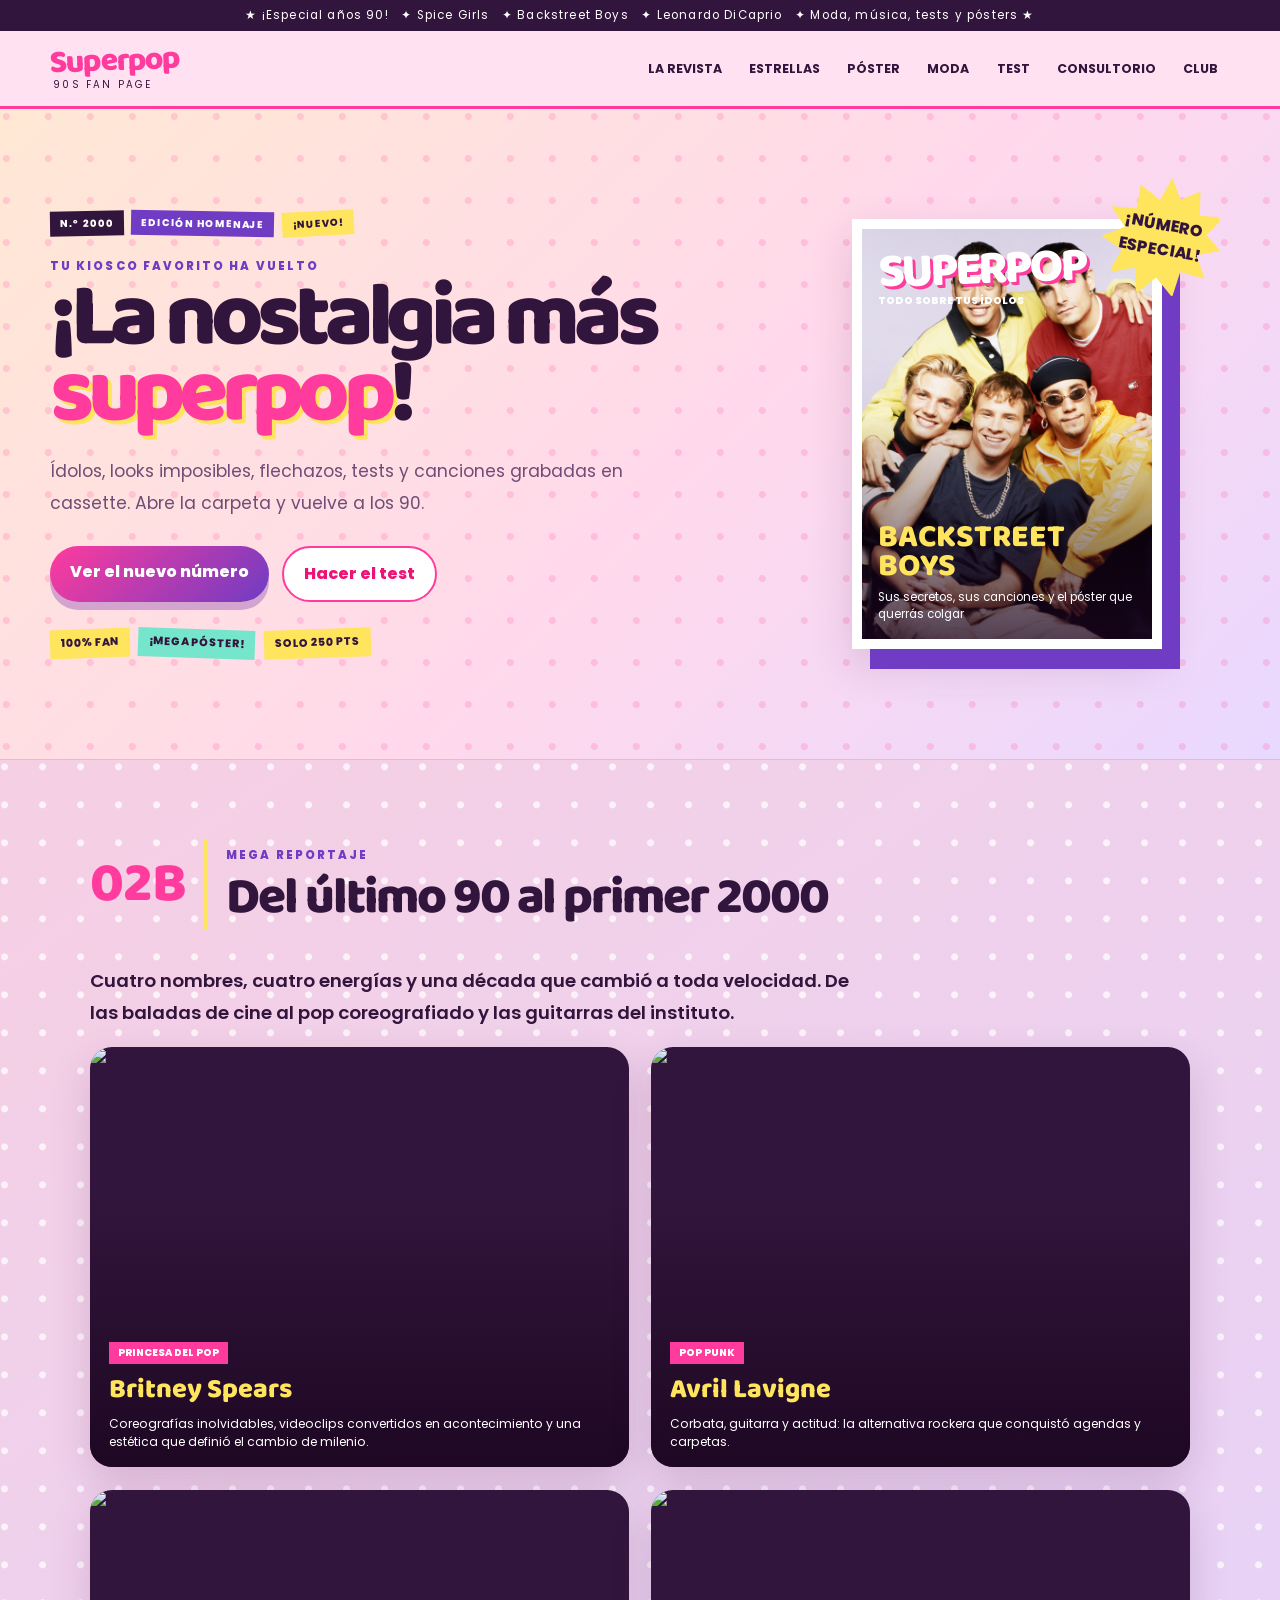
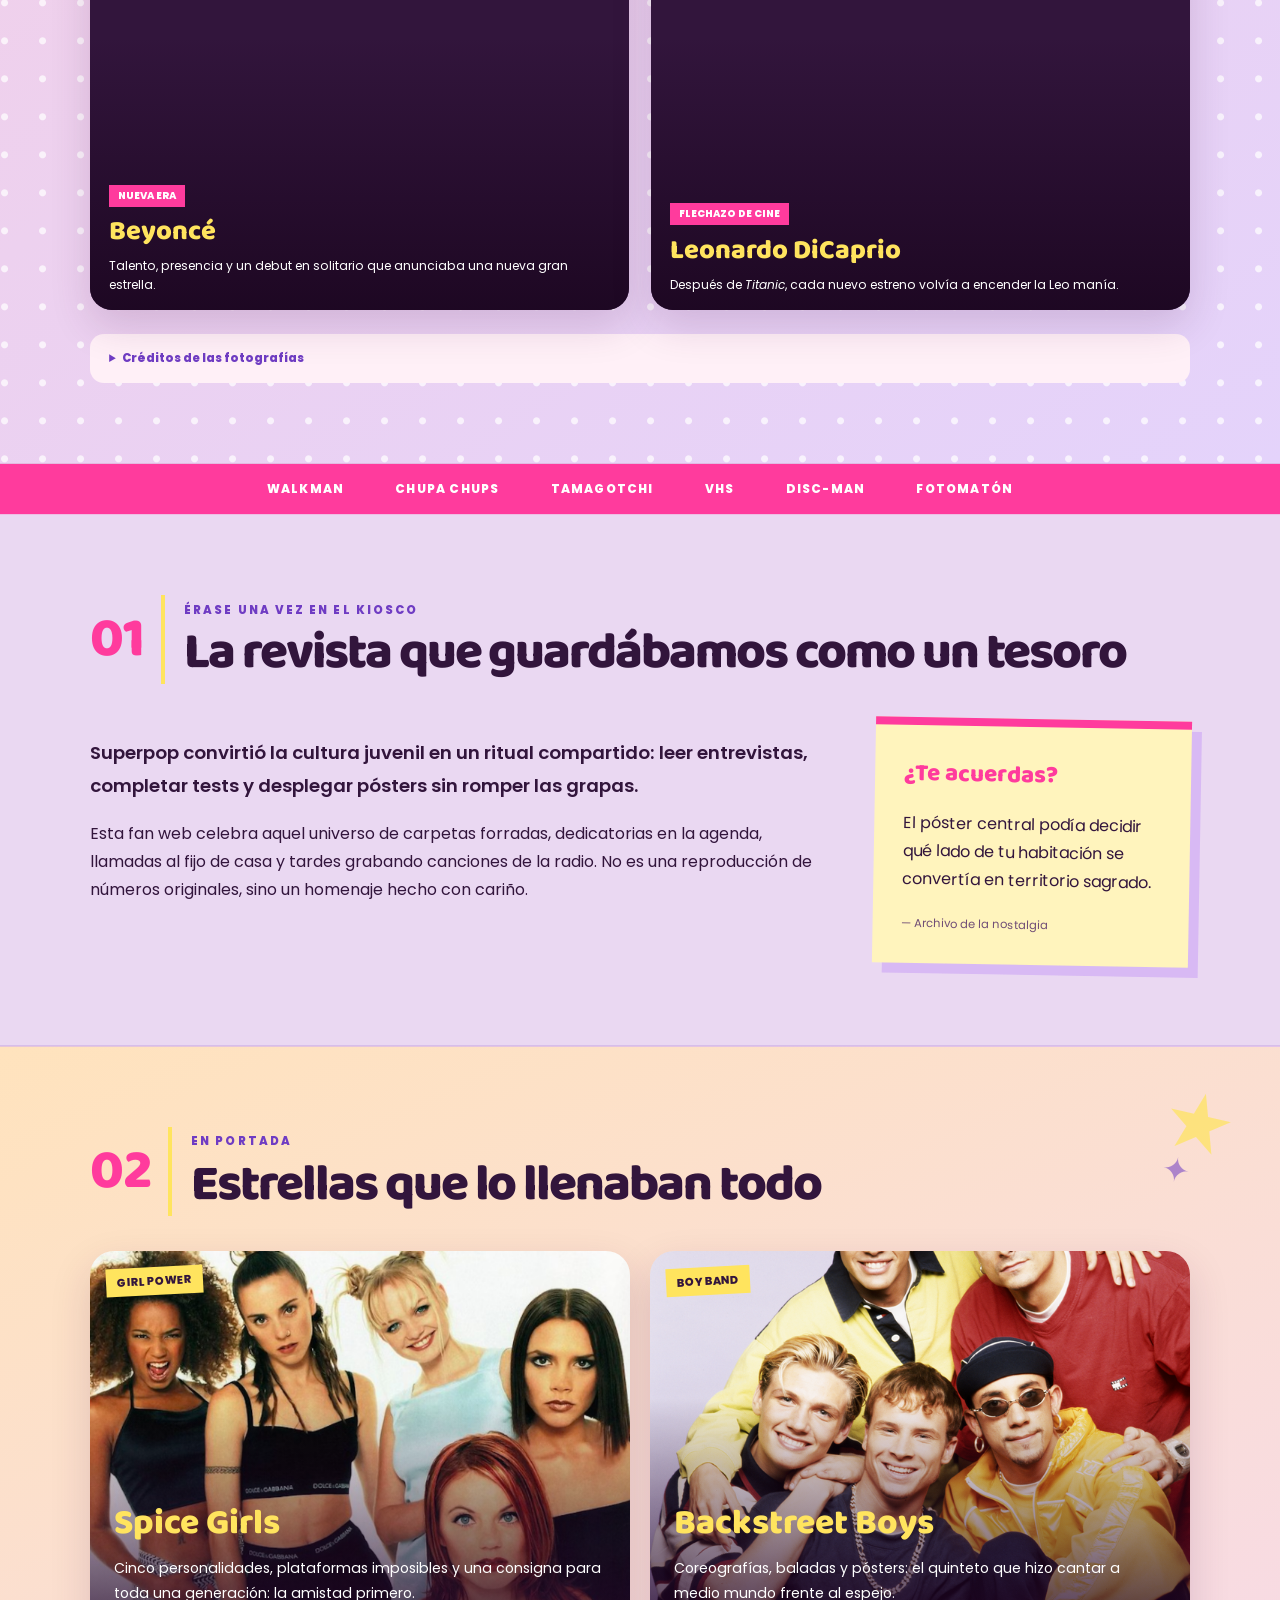
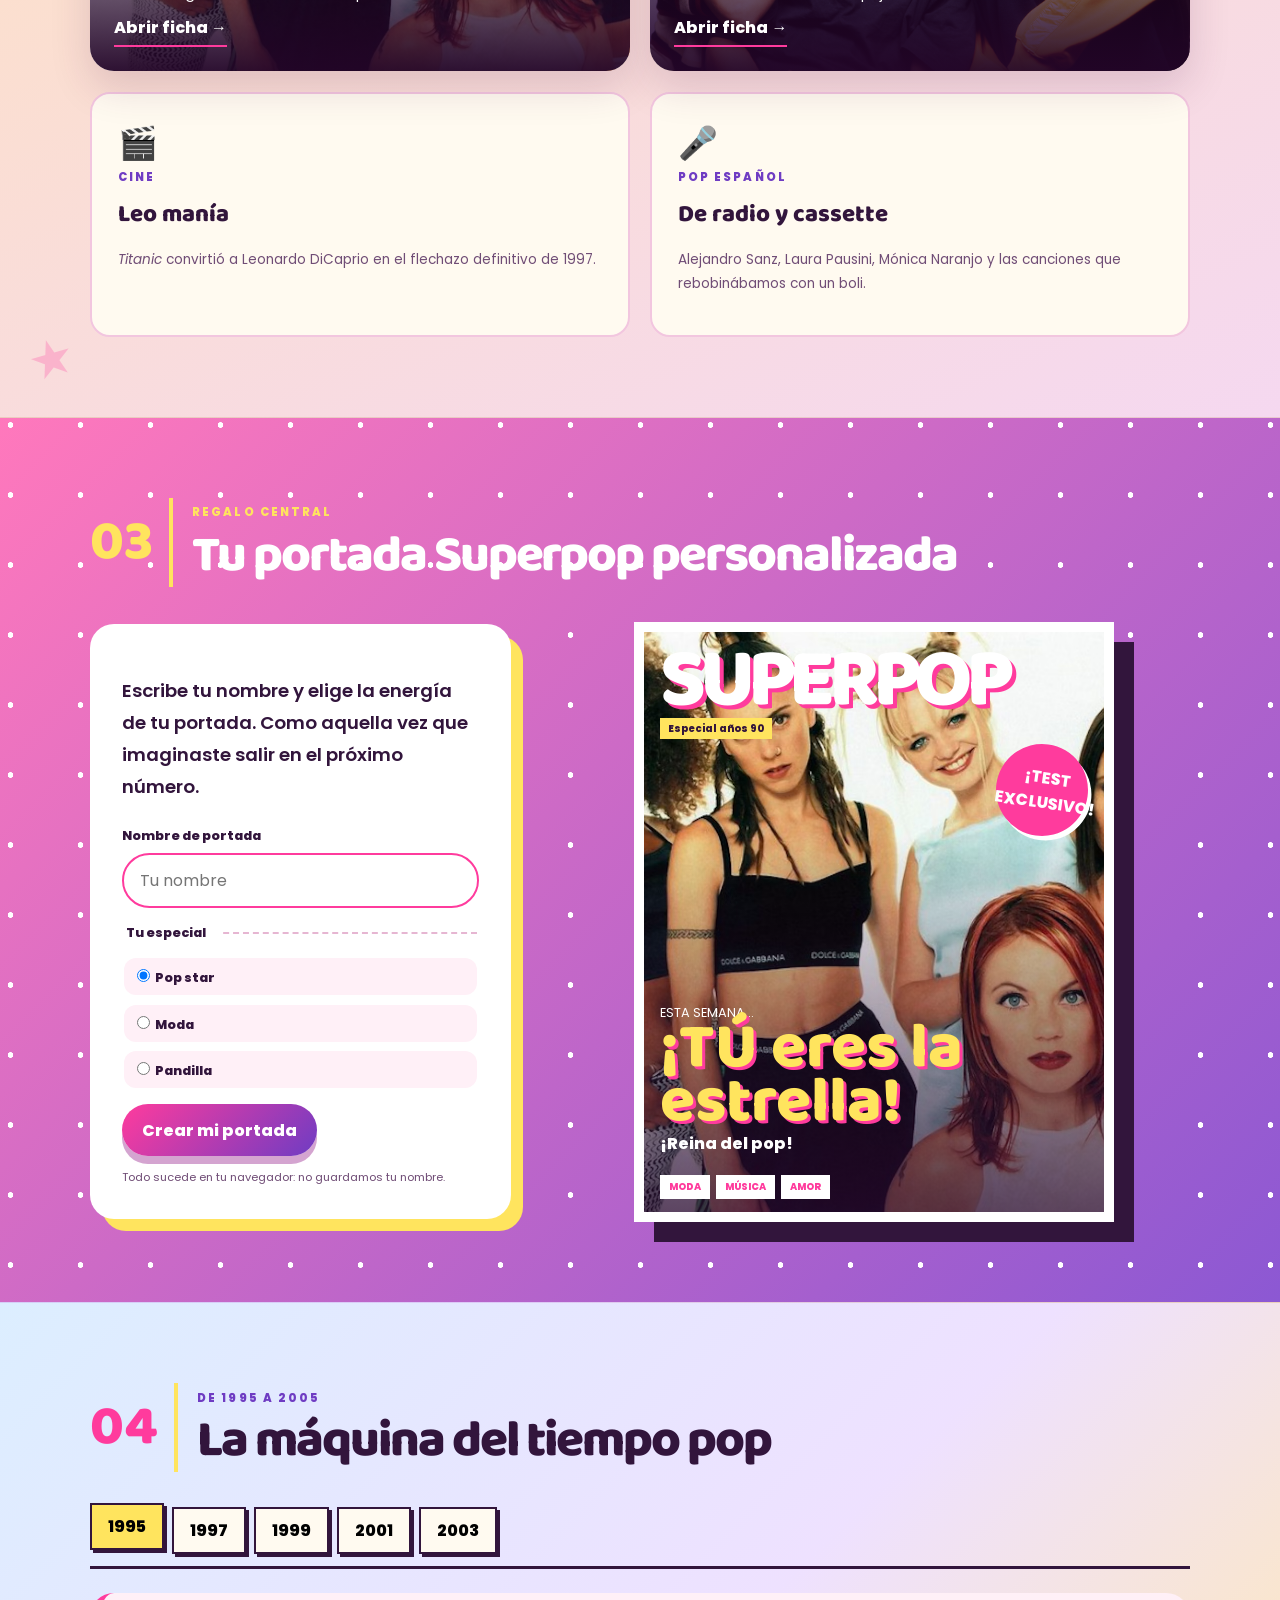
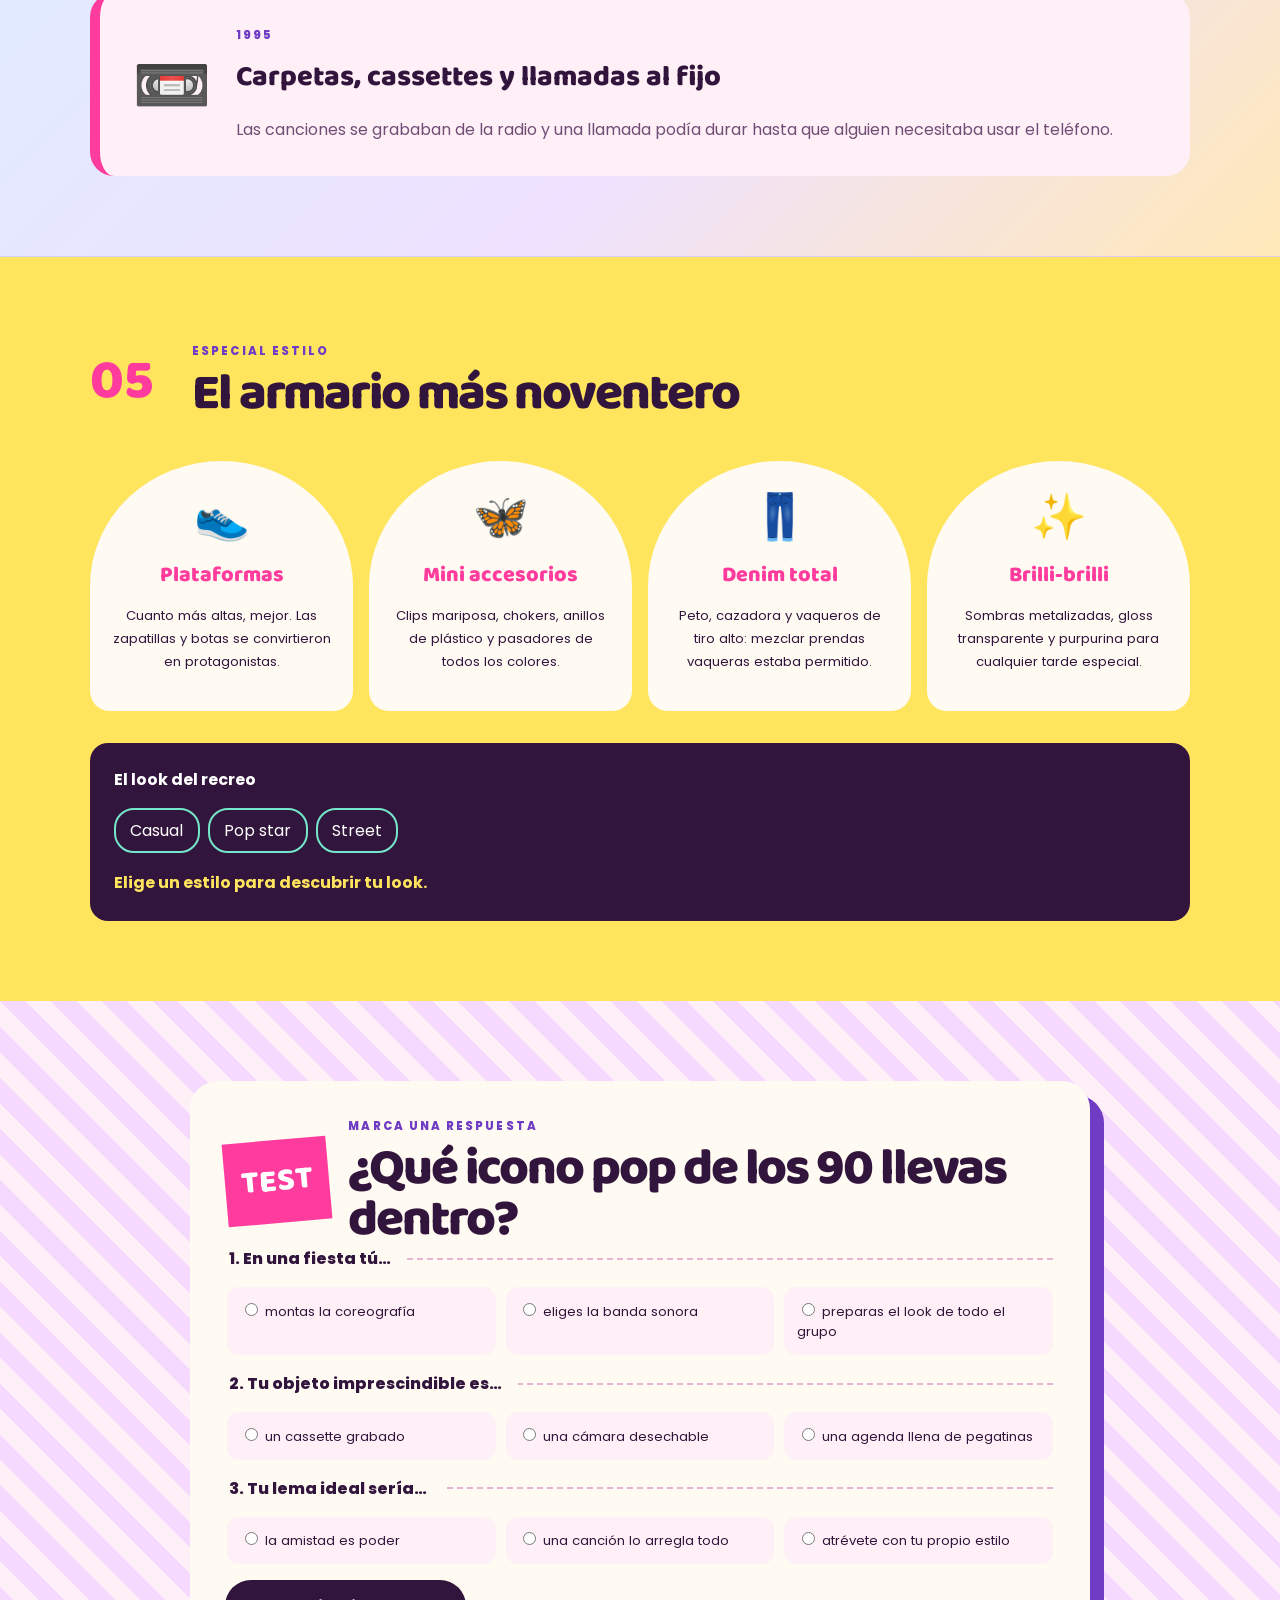
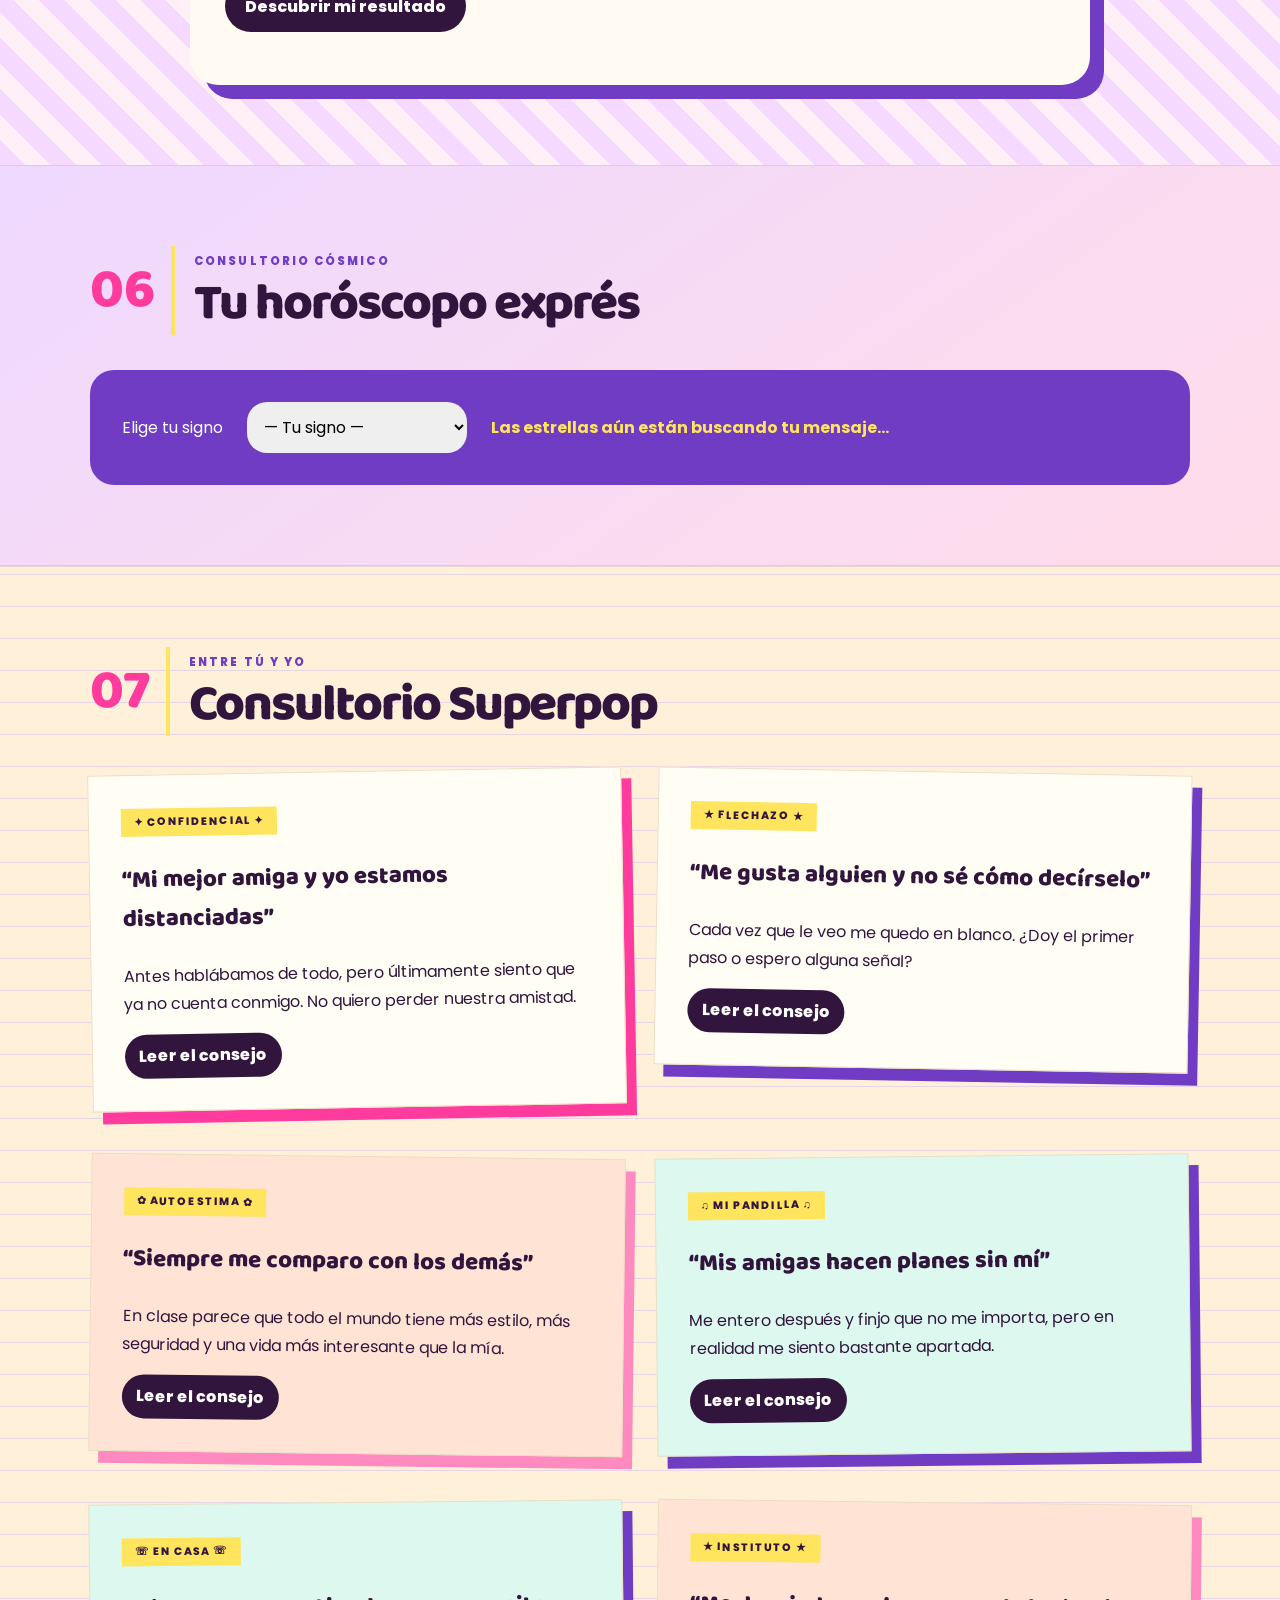
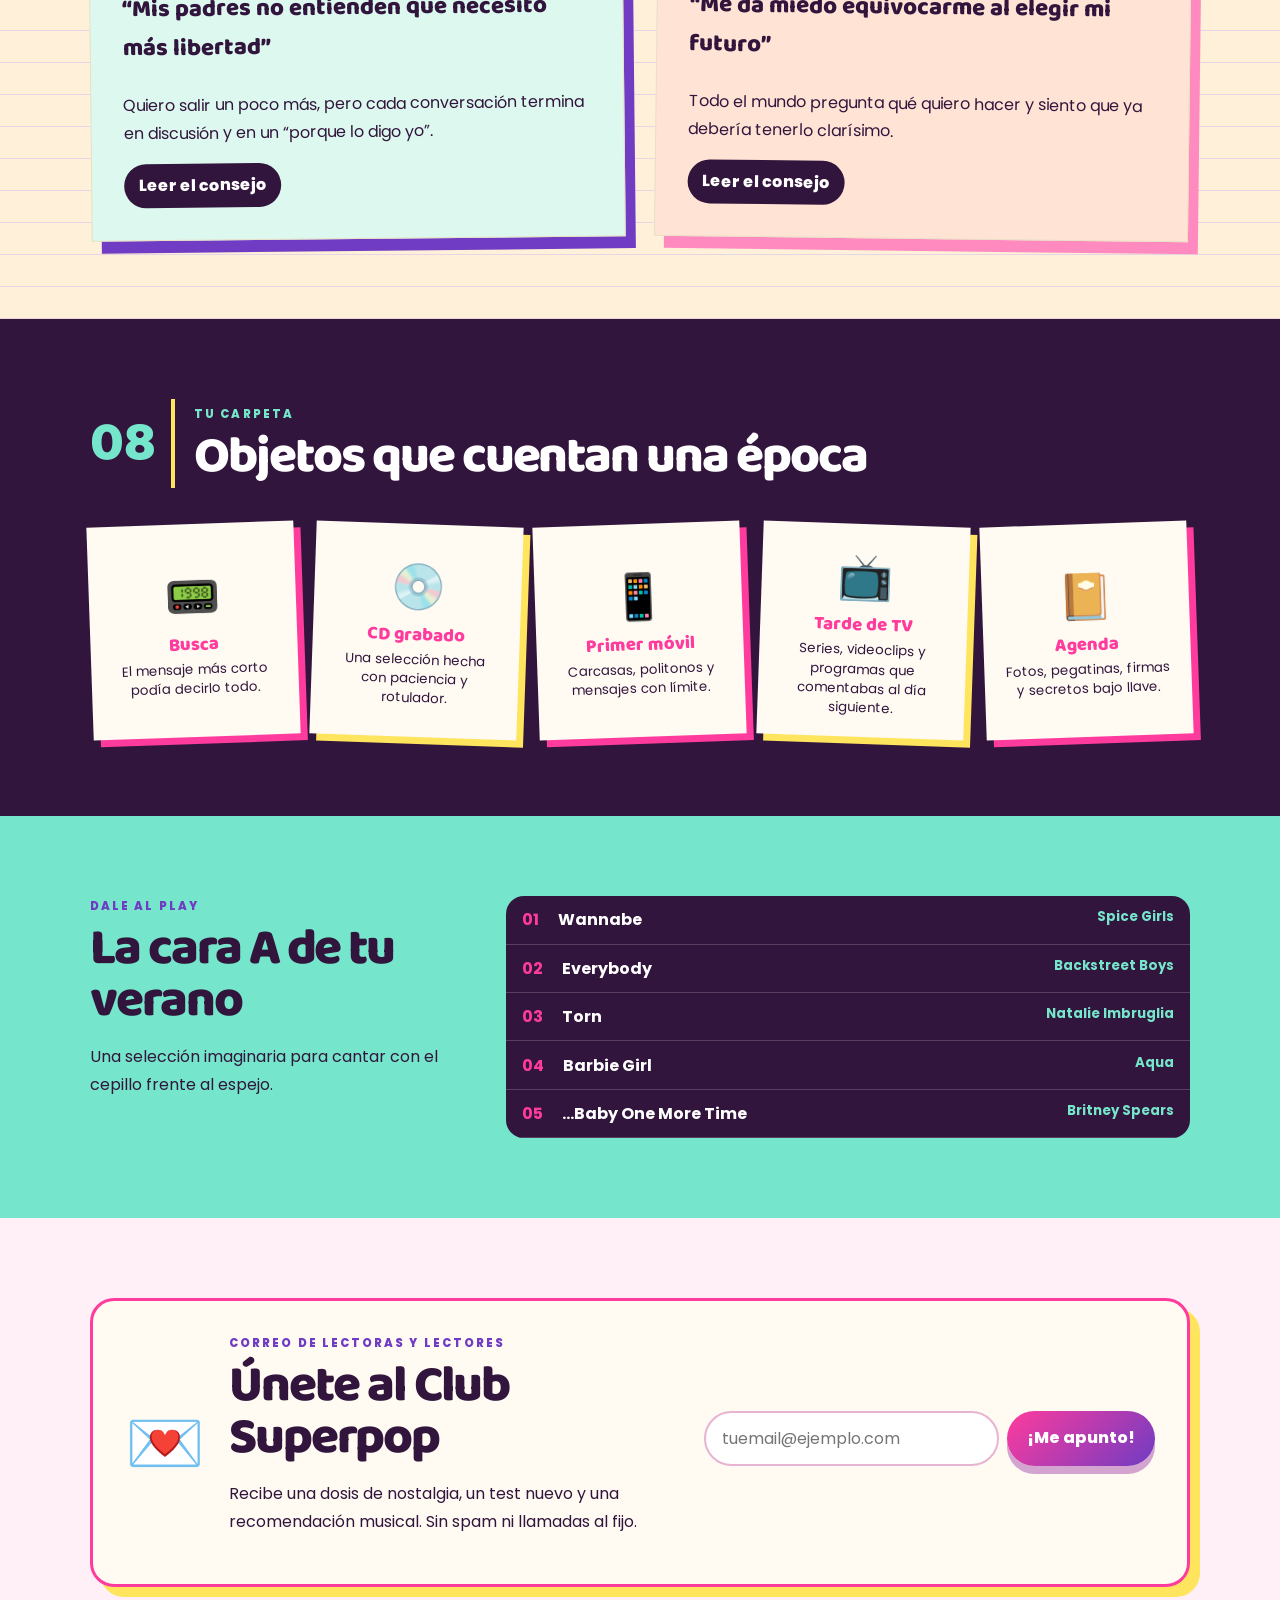
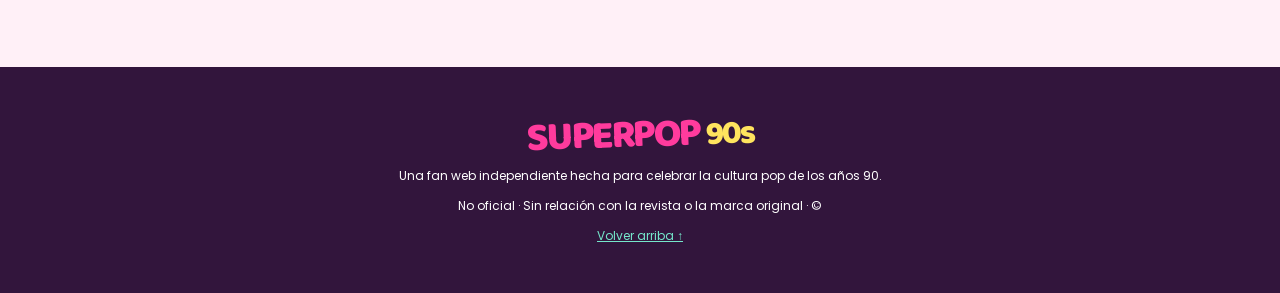
==== index.html @ be29c8d3 "Añadir destellos decorativos a la sección de estrellas" ====
<!DOCTYPE html>
<html lang="es">
<head>
  <meta charset="UTF-8">
  <meta name="viewport" content="width=device-width, initial-scale=1">
  <meta name="description" content="Un homenaje no oficial a Superpop y a la cultura pop de los años 90.">
  <meta property="og:title" content="Superpop 90s — Fan Web">
  <meta property="og:description" content="Música, moda, tests, horóscopos y nostalgia en una revista digital homenaje.">
  <meta property="og:image" content="https://esgamer93.github.io/SuperPop90s/images/og.png">
  <meta property="og:url" content="https://esgamer93.github.io/SuperPop90s/">
  <meta name="twitter:card" content="summary_large_image">
  <title>Superpop 90s — Fan Web</title>
  <link rel="preconnect" href="https://fonts.googleapis.com">
  <link rel="preconnect" href="https://fonts.gstatic.com" crossorigin>
  <link href="https://fonts.googleapis.com/css2?family=Baloo+2:wght@600;700;800&family=Poppins:wght@400;500;600;700&display=swap" rel="stylesheet">
  <link rel="stylesheet" href="style.css?v=20260722-7">
</head>
<body>
  <a class="skip-link" href="#contenido">Saltar al contenido</a>
  <div class="ticker" aria-label="Titulares">
    <div>★ ¡Especial años 90! &nbsp; ✦ Spice Girls &nbsp; ✦ Backstreet Boys &nbsp; ✦ Leonardo DiCaprio &nbsp; ✦ Moda, música, tests y pósters ★</div>
  </div>

  <header class="top-bar">
    <a class="logo" href="#inicio" aria-label="Superpop 90s, inicio">
      <span class="logo-main">Superpop</span><span class="logo-sub">90s fan page</span>
    </a>
    <button class="menu-toggle" aria-expanded="false" aria-controls="menu">☰ <span>Menú</span></button>
    <nav class="main-nav" id="menu" aria-label="Menú principal">
      <a href="#revista">La revista</a><a href="#estrellas">Estrellas</a><a href="#poster">Póster</a><a href="#moda">Moda</a><a href="#test">Test</a><a href="#consultorio">Consultorio</a><a href="#club">Club</a>
    </nav>
  </header>

  <main id="contenido">
    <section class="hero" id="inicio">
      <div class="hero-copy">
        <div class="issue-meta"><span>N.º 2000</span><span>Edición homenaje</span><span>¡Nuevo!</span></div>
        <span class="kicker">Tu kiosco favorito ha vuelto</span>
        <h1>¡La nostalgia más <em>superpop</em>!</h1>
        <p>Ídolos, looks imposibles, flechazos, tests y canciones grabadas en cassette. Abre la carpeta y vuelve a los 90.</p>
        <div class="hero-buttons"><a class="btn primary" href="#estrellas">Ver el nuevo número</a><a class="btn secondary" href="#test">Hacer el test</a></div>
        <div class="mini-stickers"><span>100% fan</span><span>¡Mega póster!</span><span>Solo 250 pts</span></div>
      </div>
      <div class="cover-wrap" aria-label="Portada especial dedicada a Backstreet Boys">
        <div class="burst">¡NÚMERO<br>ESPECIAL!</div>
        <article class="mock-cover">
          <div class="cover-logo">SUPERPOP</div><p class="cover-top">Todo sobre tus ídolos</p>
          <div class="cover-bottom"><strong>BACKSTREET BOYS</strong><span>Sus secretos, sus canciones y el póster que querrás colgar</span></div>
        </article>
      </div>
    </section>

    <section class="section pop-files" id="reportajes">
      <div class="section-heading"><span class="issue">02B</span><div><p class="eyebrow">Mega reportaje</p><h2>Del último 90 al primer 2000</h2></div></div>
      <p class="lead pop-intro">Cuatro nombres, cuatro energías y una década que cambió a toda velocidad. De las baladas de cine al pop coreografiado y las guitarras del instituto.</p>
      <div class="pop-grid">
        <article class="pop-profile big"><img src="images/britney-2003.jpg" alt="Britney Spears actuando en 2003" loading="lazy"><div><span class="profile-tag">Princesa del pop</span><h3>Britney Spears</h3><p>Coreografías inolvidables, videoclips convertidos en acontecimiento y una estética que definió el cambio de milenio.</p></div></article>
        <article class="pop-profile"><img src="images/avril-2002.jpg" alt="Avril Lavigne tocando la guitarra en 2002" loading="lazy"><div><span class="profile-tag">Pop punk</span><h3>Avril Lavigne</h3><p>Corbata, guitarra y actitud: la alternativa rockera que conquistó agendas y carpetas.</p></div></article>
        <article class="pop-profile"><img src="images/beyonce-2003.jpg" alt="Beyoncé actuando en 2003" loading="lazy"><div><span class="profile-tag">Nueva era</span><h3>Beyoncé</h3><p>Talento, presencia y un debut en solitario que anunciaba una nueva gran estrella.</p></div></article>
        <article class="pop-profile wide"><img src="images/leo-2000.jpg" alt="Leonardo DiCaprio durante una rueda de prensa en 2000" loading="lazy"><div><span class="profile-tag">Flechazo de cine</span><h3>Leonardo DiCaprio</h3><p>Después de <em>Titanic</em>, cada nuevo estreno volvía a encender la Leo manía.</p></div></article>
      </div>
      <details class="photo-credits"><summary>Créditos de las fotografías</summary><p>Imágenes procedentes de Wikimedia Commons: Britney Spears (U.S. Navy, dominio público), Avril Lavigne en 2002, Leonardo DiCaprio (Jaud, CC BY-SA 3.0) y Beyoncé en 2003 (Roger Woolman, CC BY 3.0). Las imágenes de Spice Girls y Backstreet Boys pertenecen al archivo aportado originalmente al proyecto.</p></details>
    </section>

    <section class="marquee-strip"><span>WALKMAN</span><span>CHUPA CHUPS</span><span>TAMAGOTCHI</span><span>VHS</span><span>DISC-MAN</span><span>FOTOMATÓN</span></section>

    <section class="section intro" id="revista">
      <div class="section-heading"><span class="issue">01</span><div><p class="eyebrow">Érase una vez en el kiosco</p><h2>La revista que guardábamos como un tesoro</h2></div></div>
      <div class="intro-grid">
        <div><p class="lead">Superpop convirtió la cultura juvenil en un ritual compartido: leer entrevistas, completar tests y desplegar pósters sin romper las grapas.</p><p>Esta fan web celebra aquel universo de carpetas forradas, dedicatorias en la agenda, llamadas al fijo de casa y tardes grabando canciones de la radio. No es una reproducción de números originales, sino un homenaje hecho con cariño.</p></div>
        <aside class="note"><strong>¿Te acuerdas?</strong><p>El póster central podía decidir qué lado de tu habitación se convertía en territorio sagrado.</p><span>— Archivo de la nostalgia</span></aside>
      </div>
    </section>

    <section class="section stars-section" id="estrellas">
      <div class="section-heading"><span class="issue">02</span><div><p class="eyebrow">En portada</p><h2>Estrellas que lo llenaban todo</h2></div></div>
      <div class="stars-grid">
        <article class="feature-card spice"><div class="card-label">Girl power</div><div class="feature-copy"><h3>Spice Girls</h3><p>Cinco personalidades, plataformas imposibles y una consigna para toda una generación: la amistad primero.</p><button class="text-button" data-fact="spice">Abrir ficha →</button></div></article>
        <article class="feature-card bsb"><div class="card-label">Boy band</div><div class="feature-copy"><h3>Backstreet Boys</h3><p>Coreografías, baladas y pósters: el quinteto que hizo cantar a medio mundo frente al espejo.</p><button class="text-button" data-fact="bsb">Abrir ficha →</button></div></article>
        <article class="mini-card"><span>🎬</span><p class="eyebrow">Cine</p><h3>Leo manía</h3><p><em>Titanic</em> convirtió a Leonardo DiCaprio en el flechazo definitivo de 1997.</p></article>
        <article class="mini-card"><span>🎤</span><p class="eyebrow">Pop español</p><h3>De radio y cassette</h3><p>Alejandro Sanz, Laura Pausini, Mónica Naranjo y las canciones que rebobinábamos con un boli.</p></article>
      </div>
    </section>

    <section class="section poster-lab" id="poster">
      <div class="section-heading"><span class="issue">03</span><div><p class="eyebrow">Regalo central</p><h2>Tu portada Superpop personalizada</h2></div></div>
      <div class="poster-layout">
        <div class="poster-controls">
          <p class="lead">Escribe tu nombre y elige la energía de tu portada. Como aquella vez que imaginaste salir en el próximo número.</p>
          <label for="cover-name">Nombre de portada</label>
          <input id="cover-name" maxlength="18" placeholder="Tu nombre">
          <fieldset class="cover-vibes"><legend>Tu especial</legend><label><input type="radio" name="vibe" value="¡Reina del pop!" checked> Pop star</label><label><input type="radio" name="vibe" value="¡Estilo total!"> Moda</label><label><input type="radio" name="vibe" value="¡Amistad forever!"> Pandilla</label></fieldset>
          <button class="btn primary" id="make-cover" type="button">Crear mi portada</button>
          <p class="privacy-note">Todo sucede en tu navegador: no guardamos tu nombre.</p>
        </div>
        <article class="personal-cover" aria-live="polite">
          <div class="personal-logo">SUPERPOP</div><span class="personal-date">Especial años 90</span>
          <div class="cover-splash">¡TEST<br>EXCLUSIVO!</div>
          <div class="personal-headline"><small>Esta semana...</small><strong id="cover-output">¡TÚ eres la estrella!</strong><span id="vibe-output">¡Reina del pop!</span></div>
          <div class="cover-chips"><span>Moda</span><span>Música</span><span>Amor</span></div>
        </article>
      </div>
    </section>

    <section class="section time-machine" id="maquina-tiempo">
      <div class="section-heading"><span class="issue">04</span><div><p class="eyebrow">De 1995 a 2005</p><h2>La máquina del tiempo pop</h2></div></div>
      <div class="timeline-tabs" role="tablist" aria-label="Años de la cultura pop">
        <button class="year-tab active" role="tab" aria-selected="true" data-year="1995">1995</button><button class="year-tab" role="tab" aria-selected="false" data-year="1997">1997</button><button class="year-tab" role="tab" aria-selected="false" data-year="1999">1999</button><button class="year-tab" role="tab" aria-selected="false" data-year="2001">2001</button><button class="year-tab" role="tab" aria-selected="false" data-year="2003">2003</button>
      </div>
      <div class="timeline-story" id="timeline-story"><span class="timeline-emoji">📼</span><div><p class="eyebrow">1995</p><h3>Carpetas, cassettes y llamadas al fijo</h3><p>Las canciones se grababan de la radio y una llamada podía durar hasta que alguien necesitaba usar el teléfono.</p></div></div>
    </section>

    <section class="section fashion" id="moda">
      <div class="section-heading"><span class="issue">05</span><div><p class="eyebrow">Especial estilo</p><h2>El armario más noventero</h2></div></div>
      <div class="fashion-grid">
        <article><span class="fashion-icon">👟</span><h3>Plataformas</h3><p>Cuanto más altas, mejor. Las zapatillas y botas se convirtieron en protagonistas.</p></article>
        <article><span class="fashion-icon">🦋</span><h3>Mini accesorios</h3><p>Clips mariposa, chokers, anillos de plástico y pasadores de todos los colores.</p></article>
        <article><span class="fashion-icon">👖</span><h3>Denim total</h3><p>Peto, cazadora y vaqueros de tiro alto: mezclar prendas vaqueras estaba permitido.</p></article>
        <article><span class="fashion-icon">✨</span><h3>Brilli-brilli</h3><p>Sombras metalizadas, gloss transparente y purpurina para cualquier tarde especial.</p></article>
      </div>
      <div class="trend-meter"><strong>El look del recreo</strong><div class="look-tags"><button data-look="Peto vaquero + camiseta a rayas + choker">Casual</button><button data-look="Vestido lencero + plataformas + clips mariposa">Pop star</button><button data-look="Pantalón cargo + sudadera ancha + mini mochila">Street</button></div><p id="look-result">Elige un estilo para descubrir tu look.</p></div>
    </section>

    <section class="section quiz-section" id="test">
      <div class="quiz-card">
        <div class="quiz-title"><span>TEST</span><div><p class="eyebrow">Marca una respuesta</p><h2>¿Qué icono pop de los 90 llevas dentro?</h2></div></div>
        <form id="quiz-form">
          <fieldset><legend>1. En una fiesta tú…</legend><label><input type="radio" name="q1" value="a"> montas la coreografía</label><label><input type="radio" name="q1" value="b"> eliges la banda sonora</label><label><input type="radio" name="q1" value="c"> preparas el look de todo el grupo</label></fieldset>
          <fieldset><legend>2. Tu objeto imprescindible es…</legend><label><input type="radio" name="q2" value="b"> un cassette grabado</label><label><input type="radio" name="q2" value="c"> una cámara desechable</label><label><input type="radio" name="q2" value="a"> una agenda llena de pegatinas</label></fieldset>
          <fieldset><legend>3. Tu lema ideal sería…</legend><label><input type="radio" name="q3" value="a"> la amistad es poder</label><label><input type="radio" name="q3" value="b"> una canción lo arregla todo</label><label><input type="radio" name="q3" value="c"> atrévete con tu propio estilo</label></fieldset>
          <button class="btn dark" type="submit">Descubrir mi resultado</button><p class="quiz-result" id="quiz-result" aria-live="polite"></p>
        </form>
      </div>
    </section>

    <section class="section horoscope" id="horoscopo">
      <div class="section-heading"><span class="issue">06</span><div><p class="eyebrow">Consultorio cósmico</p><h2>Tu horóscopo exprés</h2></div></div>
      <div class="horoscope-box"><label for="sign">Elige tu signo</label><select id="sign"><option value="">— Tu signo —</option><option>Aries</option><option>Tauro</option><option>Géminis</option><option>Cáncer</option><option>Leo</option><option>Virgo</option><option>Libra</option><option>Escorpio</option><option>Sagitario</option><option>Capricornio</option><option>Acuario</option><option>Piscis</option></select><p id="horoscope-result">Las estrellas aún están buscando tu mensaje…</p></div>
    </section>

    <section class="section consultorio" id="consultorio">
      <div class="section-heading"><span class="issue">07</span><div><p class="eyebrow">Entre tú y yo</p><h2>Consultorio Superpop</h2></div></div>
      <div class="consultorio-grid">
        <article class="letter"><span class="tape">✦ CONFIDENCIAL ✦</span><h3>“Mi mejor amiga y yo estamos distanciadas”</h3><p>Antes hablábamos de todo, pero últimamente siento que ya no cuenta conmigo. No quiero perder nuestra amistad.</p><button class="reveal-advice" aria-expanded="false">Leer el consejo</button><div class="advice" hidden><strong>Nuestra respuesta:</strong> Busca un momento tranquilo y habla desde lo que sientes, sin acusaciones. Una amistad también necesita espacio, escucha y una oportunidad para reconectar.</div></article>
        <article class="letter lilac"><span class="tape">★ FLECHAZO ★</span><h3>“Me gusta alguien y no sé cómo decírselo”</h3><p>Cada vez que le veo me quedo en blanco. ¿Doy el primer paso o espero alguna señal?</p><button class="reveal-advice" aria-expanded="false">Leer el consejo</button><div class="advice" hidden><strong>Nuestra respuesta:</strong> Empieza por compartir una conversación sencilla y descubre si existe complicidad. Ser valiente no significa precipitarse: significa ser tú sin fingir.</div></article>
        <article class="letter peach"><span class="tape">✿ AUTOESTIMA ✿</span><h3>“Siempre me comparo con los demás”</h3><p>En clase parece que todo el mundo tiene más estilo, más seguridad y una vida más interesante que la mía.</p><button class="reveal-advice" aria-expanded="false">Leer el consejo</button><div class="advice" hidden><strong>Nuestra respuesta:</strong> Estás viendo el escaparate de los demás y comparándolo con todo tu interior. Haz una lista de tres cosas que te gustan de ti y añade una cada semana. Tu manera de ser no necesita parecerse a ninguna portada para tener valor.</div></article>
        <article class="letter mint"><span class="tape">♫ MI PANDILLA ♫</span><h3>“Mis amigas hacen planes sin mí”</h3><p>Me entero después y finjo que no me importa, pero en realidad me siento bastante apartada.</p><button class="reveal-advice" aria-expanded="false">Leer el consejo</button><div class="advice" hidden><strong>Nuestra respuesta:</strong> No tienes que fingir. Díselo primero a la persona con la que tengas más confianza y pregúntale qué está pasando. Si siguen dejándote fuera, busca también gente con quien puedas sentirte incluida sin tener que perseguir su atención.</div></article>
        <article class="letter mint"><span class="tape">☏ EN CASA ☏</span><h3>“Mis padres no entienden que necesito más libertad”</h3><p>Quiero salir un poco más, pero cada conversación termina en discusión y en un “porque lo digo yo”.</p><button class="reveal-advice" aria-expanded="false">Leer el consejo</button><div class="advice" hidden><strong>Nuestra respuesta:</strong> Propón un plan concreto: dónde estarás, con quién, a qué hora volverás y cómo podrán localizarte. La libertad se negocia mejor cuando va acompañada de responsabilidad y cumples lo acordado.</div></article>
        <article class="letter peach"><span class="tape">★ INSTITUTO ★</span><h3>“Me da miedo equivocarme al elegir mi futuro”</h3><p>Todo el mundo pregunta qué quiero hacer y siento que ya debería tenerlo clarísimo.</p><button class="reveal-advice" aria-expanded="false">Leer el consejo</button><div class="advice" hidden><strong>Nuestra respuesta:</strong> Elegir un camino no significa firmarlo para siempre. Investiga, pregunta y prueba cosas pequeñas. No necesitas conocer toda la canción: basta con decidir cuál será el siguiente estribillo.</div></article>
      </div>
    </section>

    <section class="section scrapbook">
      <div class="section-heading"><span class="issue">08</span><div><p class="eyebrow">Tu carpeta</p><h2>Objetos que cuentan una época</h2></div></div>
      <div class="scrap-grid"><article><span>📟</span><strong>Busca</strong><small>El mensaje más corto podía decirlo todo.</small></article><article><span>💿</span><strong>CD grabado</strong><small>Una selección hecha con paciencia y rotulador.</small></article><article><span>📱</span><strong>Primer móvil</strong><small>Carcasas, politonos y mensajes con límite.</small></article><article><span>📺</span><strong>Tarde de TV</strong><small>Series, videoclips y programas que comentabas al día siguiente.</small></article><article><span>📔</span><strong>Agenda</strong><small>Fotos, pegatinas, firmas y secretos bajo llave.</small></article></div>
    </section>

    <section class="section mixtape">
      <div><p class="eyebrow">Dale al play</p><h2>La cara A de tu verano</h2><p>Una selección imaginaria para cantar con el cepillo frente al espejo.</p></div>
      <ol><li><span>01</span> Wannabe <small>Spice Girls</small></li><li><span>02</span> Everybody <small>Backstreet Boys</small></li><li><span>03</span> Torn <small>Natalie Imbruglia</small></li><li><span>04</span> Barbie Girl <small>Aqua</small></li><li><span>05</span> ...Baby One More Time <small>Britney Spears</small></li></ol>
    </section>

    <section class="section club-section" id="club">
      <div class="club-card"><span class="mail-icon">💌</span><div><p class="eyebrow">Correo de lectoras y lectores</p><h2>Únete al Club Superpop</h2><p>Recibe una dosis de nostalgia, un test nuevo y una recomendación musical. Sin spam ni llamadas al fijo.</p></div><form id="club-form"><label class="sr-only" for="email">Tu correo electrónico</label><input id="email" type="email" placeholder="tuemail@ejemplo.com" required><button class="btn primary" type="submit">¡Me apunto!</button><p id="form-message" aria-live="polite"></p></form></div>
    </section>
  </main>

  <footer><div class="footer-logo">SUPERPOP <small>90s</small></div><p>Una fan web independiente hecha para celebrar la cultura pop de los años 90.</p><p>No oficial · Sin relación con la revista o la marca original · © <span id="year"></span></p><a href="#inicio">Volver arriba ↑</a></footer>

  <dialog id="fact-dialog"><button class="dialog-close" aria-label="Cerrar">×</button><div id="dialog-content"></div></dialog>
  <script src="script.js?v=20260722-7"></script>
</body>
</html>
---- style.css ----
:root{--pink:#ff3b9d;--hot:#ed1276;--pale:#fff0f7;--paper:#fff7e8;--blush:#fbe4f1;--lilac:#f3e9ff;--yellow:#ffe45e;--purple:#6f3cc3;--mint:#75e6cb;--ink:#32153c;--soft:#704d76;--white:#fff;--shadow:0 16px 40px rgba(79,25,76,.16)}
*{box-sizing:border-box}html{scroll-behavior:smooth}body{margin:0;font-family:Poppins,Arial,sans-serif;color:var(--ink);background:#fff9fc;overflow-x:hidden}button,input,select{font:inherit}a{color:inherit}.skip-link{position:absolute;left:-999px}.skip-link:focus{left:1rem;top:1rem;background:#fff;padding:.7rem;z-index:99}.sr-only{position:absolute;width:1px;height:1px;overflow:hidden;clip:rect(0,0,0,0)}
.ticker{background:var(--ink);color:#fff;font-size:.73rem;letter-spacing:.1em;text-align:center;padding:.45rem;white-space:nowrap;overflow:hidden}.top-bar{height:78px;padding:.6rem max(1.2rem,calc((100% - 1180px)/2));display:flex;align-items:center;justify-content:space-between;background:rgba(255,255,255,.94);position:sticky;top:0;z-index:20;border-bottom:3px solid var(--pink);backdrop-filter:blur(10px)}.logo{text-decoration:none;display:flex;flex-direction:column}.logo-main,.cover-logo,.footer-logo{font:800 2rem/1 "Baloo 2",sans-serif;color:var(--pink);letter-spacing:-.06em;transform:rotate(-2deg)}.logo-sub{font-size:.62rem;letter-spacing:.22em;text-transform:uppercase;margin-left:.2rem}.main-nav{display:flex;gap:.2rem}.main-nav a{text-decoration:none;font-weight:700;font-size:.78rem;text-transform:uppercase;padding:.55rem .75rem;border-radius:20px}.main-nav a:hover,.main-nav a:focus{background:var(--yellow)}.menu-toggle{display:none;border:0;background:var(--pink);color:#fff;border-radius:20px;padding:.5rem .8rem}
.hero{min-height:650px;max-width:1180px;margin:auto;padding:4rem 2rem;display:grid;grid-template-columns:1.2fr .8fr;gap:4rem;align-items:center;position:relative}.hero:before{content:"★";position:absolute;font-size:13rem;color:#ffd4e9;left:-8rem;top:1rem;z-index:-1}.kicker,.eyebrow{text-transform:uppercase;letter-spacing:.18em;font-size:.72rem;font-weight:800;color:var(--purple);margin:0 0 .5rem}.hero h1{font:800 clamp(3.2rem,7vw,6.5rem)/.85 "Baloo 2",sans-serif;margin:.2rem 0 1.5rem;letter-spacing:-.07em}.hero h1 em{color:var(--pink);font-style:normal;text-shadow:4px 4px 0 var(--yellow)}.hero-copy>p{font-size:1.08rem;line-height:1.8;max-width:620px;color:var(--soft)}.hero-buttons{display:flex;gap:.8rem;flex-wrap:wrap;margin:1.7rem 0}.btn{border:0;padding:.85rem 1.25rem;border-radius:999px;text-decoration:none;font-weight:800;display:inline-flex;justify-content:center;cursor:pointer;transition:.2s}.btn:hover{transform:translateY(-3px)}.primary{background:linear-gradient(135deg,var(--pink),var(--purple));color:#fff;box-shadow:0 8px 0 #d4a4d0}.secondary{border:2px solid var(--pink);background:white;color:var(--hot)}.dark{background:var(--ink);color:#fff}.mini-stickers{display:flex;gap:.5rem;flex-wrap:wrap}.mini-stickers span{font-size:.68rem;font-weight:800;text-transform:uppercase;background:var(--yellow);padding:.4rem .7rem;transform:rotate(-2deg)}.mini-stickers span:nth-child(2){background:var(--mint);transform:rotate(2deg)}
.cover-wrap{position:relative;justify-self:center}.mock-cover{width:310px;height:430px;background:linear-gradient(0deg,rgba(28,5,32,.75),transparent 55%),url("images/bsb.webp") center top/cover;border:10px solid white;box-shadow:18px 20px 0 var(--purple),var(--shadow);padding:1rem;color:#fff;display:flex;flex-direction:column}.cover-logo{font-size:3rem;color:#fff;text-shadow:3px 3px 0 var(--pink)}.cover-top{font-size:.65rem;text-transform:uppercase;font-weight:800;margin:0}.cover-bottom{margin-top:auto;display:flex;flex-direction:column}.cover-bottom strong{font:800 2rem/.9 "Baloo 2";color:var(--yellow)}.cover-bottom span{font-size:.72rem;margin-top:.5rem}.burst{position:absolute;right:-60px;top:-42px;background:var(--yellow);width:120px;height:120px;border-radius:50%;display:grid;place-items:center;text-align:center;font-weight:800;z-index:2;transform:rotate(10deg);clip-path:polygon(50% 0,60% 17%,75% 7%,78% 27%,98% 25%,86% 42%,100% 53%,81% 60%,91% 78%,70% 76%,67% 98%,51% 84%,37% 100%,32% 79%,11% 87%,19% 66%,0 58%,18% 47%,4% 32%,25% 30%,25% 10%,43% 20%)}
.marquee-strip{background:var(--pink);color:#fff;display:flex;justify-content:center;gap:clamp(1rem,4vw,4rem);padding:1rem;overflow:hidden;font-weight:800;font-size:.75rem;letter-spacing:.1em}.section{padding:5rem max(1.5rem,calc((100% - 1100px)/2))}.section-heading{display:flex;align-items:center;gap:1.2rem;margin-bottom:2.2rem}.issue{font:800 3.5rem "Baloo 2";color:var(--pink);border-right:4px solid var(--yellow);padding-right:1rem}.section h2{font:800 clamp(2rem,4vw,3.2rem)/1 "Baloo 2";margin:0;letter-spacing:-.04em}.section p{line-height:1.75}.intro{background:var(--pale)}.intro-grid{display:grid;grid-template-columns:1.4fr .6fr;gap:3rem}.lead{font-size:1.15rem;font-weight:600}.note{background:#fff;padding:1.8rem;box-shadow:10px 10px 0 var(--yellow);transform:rotate(1deg);align-self:start}.note strong{font:800 1.5rem "Baloo 2";color:var(--pink)}.note span{font-size:.72rem;color:var(--soft)}
.stars-grid{display:grid;grid-template-columns:repeat(2,1fr);gap:1.3rem}.feature-card{height:420px;background-size:cover;background-position:center;position:relative;display:flex;align-items:flex-end;overflow:hidden;border-radius:24px;box-shadow:var(--shadow)}.feature-card:after{content:"";position:absolute;inset:35% 0 0;background:linear-gradient(transparent,rgba(35,5,40,.95))}.spice{background-image:url("images/spicegirls.avif")}.bsb{background-image:url("images/bsb.webp")}.feature-copy{color:white;padding:1.5rem;z-index:2}.feature-copy h3{font:800 2.2rem "Baloo 2";margin:0;color:var(--yellow)}.feature-copy p{font-size:.88rem;margin:.3rem 0}.card-label{position:absolute;top:1rem;left:1rem;background:var(--yellow);padding:.35rem .7rem;font-weight:800;font-size:.7rem;text-transform:uppercase;transform:rotate(-3deg)}.text-button{border:0;background:transparent;color:#fff;padding:.3rem 0;border-bottom:2px solid var(--pink);font-weight:800;cursor:pointer}.mini-card{padding:1.6rem;border:2px solid #f2c6df;border-radius:20px;background:#fff}.mini-card>span{font-size:2rem}.mini-card h3{font:800 1.5rem "Baloo 2";margin:.1rem 0}.mini-card p:last-child{font-size:.85rem;color:var(--soft)}
.fashion{background:var(--yellow)}.fashion-grid{display:grid;grid-template-columns:repeat(4,1fr);gap:1rem}.fashion-grid article{background:#fff;padding:1.4rem;border-radius:50% 50% 20px 20px;text-align:center;min-height:250px}.fashion-icon{font-size:2.8rem}.fashion-grid h3{font:800 1.35rem "Baloo 2";color:var(--pink);margin:.5rem}.fashion-grid p{font-size:.82rem}.trend-meter{background:var(--ink);color:white;padding:1.5rem;margin-top:2rem;border-radius:18px}.look-tags{display:flex;gap:.5rem;flex-wrap:wrap;margin:1rem 0}.look-tags button{border:2px solid var(--mint);background:transparent;color:#fff;border-radius:20px;padding:.5rem .9rem;cursor:pointer}.look-tags button:hover{background:var(--mint);color:var(--ink)}#look-result{margin:0;color:var(--yellow);font-weight:700}
.quiz-section{background:repeating-linear-gradient(45deg,#f5d9ff 0,#f5d9ff 18px,#fff0f7 18px,#fff0f7 36px)}.quiz-card{max-width:900px;margin:auto;background:white;padding:2.2rem;border-radius:28px;box-shadow:14px 14px 0 var(--purple)}.quiz-title{display:flex;gap:1.2rem;align-items:center}.quiz-title>span{background:var(--pink);color:#fff;font:800 2rem "Baloo 2";padding:1rem;transform:rotate(-5deg)}fieldset{border:0;border-top:2px dashed #e7b4d1;padding:1rem 0;display:grid;grid-template-columns:repeat(3,1fr);gap:.6rem}legend{font-weight:800;padding-right:1rem}fieldset label{background:var(--pale);padding:.8rem;border-radius:12px;font-size:.82rem;cursor:pointer}.quiz-result{font-weight:800;color:var(--purple);font-size:1.1rem}.horoscope-box{background:var(--purple);color:#fff;padding:2rem;border-radius:24px;display:grid;grid-template-columns:auto 220px 1fr;gap:1.5rem;align-items:center}.horoscope-box select{padding:.8rem;border:0;border-radius:20px}.horoscope-box p{margin:0;color:var(--yellow);font-weight:700}
.mixtape{display:grid;grid-template-columns:.7fr 1.3fr;gap:3rem;background:var(--mint)}.mixtape ol{list-style:none;margin:0;padding:0;background:var(--ink);color:#fff;border-radius:18px;overflow:hidden}.mixtape li{padding:.7rem 1rem;border-bottom:1px solid #593f60;font-weight:700}.mixtape li span{color:var(--pink);margin-right:1rem}.mixtape small{float:right;color:var(--mint)}.club-section{background:var(--pale)}.club-card{background:#fff;border:3px solid var(--pink);padding:2rem;border-radius:24px;display:grid;grid-template-columns:auto 1fr 1fr;gap:1.5rem;align-items:center;box-shadow:10px 10px 0 var(--yellow)}.mail-icon{font-size:4rem}.club-card form{display:flex;flex-wrap:wrap;gap:.5rem}.club-card input{flex:1;min-width:180px;border:2px solid #e7b4d1;border-radius:999px;padding:.8rem 1rem}.club-card form p{width:100%;margin:0;font-size:.8rem;color:var(--purple);font-weight:700}
footer{background:var(--ink);color:#fff;text-align:center;padding:3rem 1rem;font-size:.75rem}footer .footer-logo{color:var(--pink);font-size:2.5rem}footer .footer-logo small{color:var(--yellow)}footer a{color:var(--mint)}dialog{border:0;border-radius:24px;padding:2rem;max-width:500px;box-shadow:var(--shadow);color:var(--ink)}dialog::backdrop{background:rgba(36,9,40,.7)}.dialog-close{float:right;border:0;background:var(--pink);color:#fff;border-radius:50%;width:34px;height:34px;font-size:1.4rem;cursor:pointer}dialog h2{font:800 2rem "Baloo 2";color:var(--pink)}
@media(max-width:800px){.top-bar{height:auto;flex-wrap:wrap}.menu-toggle{display:block}.main-nav{display:none;width:100%;flex-direction:column;padding:.8rem 0}.main-nav.open{display:flex}.hero{grid-template-columns:1fr;padding-top:3rem}.cover-wrap{margin-top:2rem}.intro-grid,.mixtape,.club-card{grid-template-columns:1fr}.fashion-grid{grid-template-columns:repeat(2,1fr)}.horoscope-box{grid-template-columns:1fr}.club-card{text-align:center}.marquee-strip span:nth-child(even){display:none}}
@media(max-width:540px){.hero h1{font-size:3.4rem}.mock-cover{width:250px;height:360px}.burst{right:-35px}.stars-grid{grid-template-columns:1fr}.fashion-grid{grid-template-columns:1fr 1fr}.fashion-grid article{min-height:220px;padding:1rem}.section{padding-top:3.5rem;padding-bottom:3.5rem}.section-heading{align-items:flex-start}.issue{font-size:2.5rem}fieldset{grid-template-columns:1fr}.quiz-title{align-items:flex-start}.club-card form{flex-direction:column}.mixtape small{float:none;display:block;margin-left:2.3rem}}
@media(prefers-reduced-motion:reduce){html{scroll-behavior:auto}*{transition:none!important}}

/* EDICIÓN 90s */
.issue-meta{display:flex;gap:.45rem;flex-wrap:wrap;margin-bottom:1rem}.issue-meta span{padding:.35rem .65rem;background:var(--ink);color:#fff;font-size:.62rem;font-weight:800;text-transform:uppercase;letter-spacing:.08em;transform:rotate(-1deg)}.issue-meta span:nth-child(2){background:var(--purple);transform:rotate(1deg)}.issue-meta span:last-child{background:var(--yellow);color:var(--ink);transform:rotate(-3deg)}
.poster-lab{background:radial-gradient(circle at 15% 10%,#fff 0 3%,transparent 3.5%),linear-gradient(135deg,#ff78bc,#8c58d3);background-size:70px 70px,auto;color:#fff}.poster-lab .issue,.poster-lab .eyebrow{color:var(--yellow)}.poster-layout{display:grid;grid-template-columns:.8fr 1.2fr;gap:3rem;align-items:center}.poster-controls{background:#fff;color:var(--ink);padding:2rem;border-radius:24px;box-shadow:12px 12px 0 var(--yellow)}.poster-controls label,.cover-vibes legend{font-weight:800;font-size:.8rem}.poster-controls>input{width:100%;padding:.8rem 1rem;border:2px solid var(--pink);border-radius:999px;margin:.4rem 0 1rem}.cover-vibes{grid-template-columns:1fr;border-top:2px dashed #e6b6d2}.cover-vibes label{padding:.5rem}.privacy-note{font-size:.7rem;color:var(--soft);margin-bottom:0}.personal-cover{width:min(100%,480px);aspect-ratio:4/5;margin:auto;background:linear-gradient(0deg,rgba(40,8,47,.75),transparent 65%),url("images/spicegirls.avif") center/cover;border:10px solid #fff;position:relative;overflow:hidden;box-shadow:20px 20px 0 var(--ink);padding:1rem}.personal-logo{font:800 clamp(2.8rem,7vw,5.2rem)/.8 "Baloo 2";letter-spacing:-.08em;color:#fff;text-shadow:4px 4px 0 var(--pink)}.personal-date{background:var(--yellow);color:var(--ink);font-size:.62rem;font-weight:800;padding:.25rem .5rem}.cover-splash{position:absolute;right:1rem;top:7rem;background:var(--pink);width:92px;height:92px;border-radius:50%;display:grid;place-items:center;text-align:center;font-weight:800;transform:rotate(8deg);box-shadow:4px 4px 0 #fff}.personal-headline{position:absolute;left:1rem;right:1rem;bottom:3.5rem;display:flex;flex-direction:column}.personal-headline small{font-size:.8rem;text-transform:uppercase}.personal-headline strong{font:800 clamp(2rem,6vw,4rem)/.85 "Baloo 2";color:var(--yellow);text-shadow:3px 3px 0 var(--pink)}.personal-headline span{font-weight:800}.cover-chips{position:absolute;bottom:.8rem;display:flex;gap:.4rem}.cover-chips span{background:#fff;color:var(--pink);padding:.3rem .55rem;font-size:.6rem;font-weight:800;text-transform:uppercase}
.time-machine{background:#fff}.timeline-tabs{display:flex;gap:.5rem;flex-wrap:wrap;border-bottom:3px solid var(--ink);padding-bottom:.8rem}.year-tab{border:2px solid var(--ink);background:#fff;padding:.55rem 1rem;font-weight:800;cursor:pointer;box-shadow:3px 3px 0 var(--ink)}.year-tab.active{background:var(--yellow);transform:translateY(-4px)}.timeline-story{margin-top:1.5rem;background:var(--pale);padding:2rem;border-radius:24px;display:grid;grid-template-columns:auto 1fr;gap:1.5rem;align-items:center;border-left:10px solid var(--pink)}.timeline-emoji{font-size:4rem}.timeline-story h3{font:800 1.8rem "Baloo 2";margin:0}.timeline-story p:last-child{margin-bottom:0;color:var(--soft)}
.consultorio{background:repeating-linear-gradient(0deg,#fff 0,#fff 31px,#d7ebff 32px)}.consultorio-grid{display:grid;grid-template-columns:1fr 1fr;gap:2rem}.letter{background:#fffdf4;padding:2rem;box-shadow:10px 12px 0 var(--pink);transform:rotate(-1deg);border:1px solid #eadfc4}.letter.lilac{box-shadow:10px 12px 0 var(--purple);transform:rotate(1deg)}.letter h3{font:800 1.5rem "Baloo 2"}.tape{display:inline-block;background:var(--yellow);padding:.35rem .8rem;font-size:.67rem;font-weight:800;letter-spacing:.1em}.reveal-advice{border:0;background:var(--ink);color:#fff;padding:.6rem .9rem;border-radius:999px;font-weight:800;cursor:pointer}.advice{margin-top:1rem;padding:1rem;background:var(--pale);border-left:5px solid var(--pink);font-size:.86rem;line-height:1.6}.scrapbook{background:var(--ink);color:#fff}.scrapbook .issue,.scrapbook .eyebrow{color:var(--mint)}.scrap-grid{display:grid;grid-template-columns:repeat(5,1fr);gap:1rem}.scrap-grid article{min-height:190px;background:#fff;color:var(--ink);padding:1.2rem;text-align:center;display:flex;flex-direction:column;justify-content:center;transform:rotate(-2deg);box-shadow:7px 7px 0 var(--pink)}.scrap-grid article:nth-child(even){transform:rotate(2deg);box-shadow:7px 7px 0 var(--yellow)}.scrap-grid span{font-size:2.8rem}.scrap-grid strong{font:800 1.15rem "Baloo 2";color:var(--pink)}.scrap-grid small{line-height:1.45}
.reveal{opacity:0;transform:translateY(24px);transition:opacity .6s ease,transform .6s ease}.reveal.visible{opacity:1;transform:none}
.pop-files{background:#fff}.pop-intro{max-width:760px}.pop-grid{display:grid;grid-template-columns:repeat(12,1fr);grid-auto-rows:340px;gap:1.2rem}.pop-profile{grid-column:span 4;position:relative;overflow:hidden;border-radius:22px;background:var(--ink);box-shadow:var(--shadow)}.pop-profile.big{grid-column:span 5;grid-row:span 2}.pop-profile.wide{grid-column:span 3;grid-row:span 2}.pop-profile img{width:100%;height:100%;object-fit:cover;transition:transform .5s ease}.pop-profile:hover img{transform:scale(1.04)}.pop-profile:after{content:"";position:absolute;inset:35% 0 0;background:linear-gradient(transparent,rgba(29,7,34,.97))}.pop-profile>div{position:absolute;left:1.2rem;right:1.2rem;bottom:1rem;color:#fff;z-index:2}.pop-profile h3{font:800 1.7rem "Baloo 2";margin:.25rem 0;color:var(--yellow)}.pop-profile p{font-size:.76rem;line-height:1.5;margin:0}.profile-tag{background:var(--pink);padding:.28rem .55rem;font-size:.62rem;font-weight:800;text-transform:uppercase}.photo-credits{margin-top:1.5rem;background:var(--pale);padding:1rem 1.2rem;border-radius:14px;font-size:.73rem;color:var(--soft)}.photo-credits summary{font-weight:800;color:var(--purple);cursor:pointer}
@media(max-width:800px){.poster-layout,.consultorio-grid{grid-template-columns:1fr}.scrap-grid{grid-template-columns:repeat(2,1fr)}.personal-cover{max-width:410px}.timeline-story{grid-template-columns:1fr}.main-nav{max-height:70vh;overflow:auto}}
@media(max-width:800px){.pop-grid{grid-template-columns:1fr 1fr;grid-auto-rows:360px}.pop-profile,.pop-profile.big,.pop-profile.wide{grid-column:span 1;grid-row:span 1}}
@media(max-width:480px){.scrap-grid{grid-template-columns:1fr}.personal-cover{border-width:6px}.cover-splash{width:75px;height:75px;font-size:.75rem}.poster-controls{padding:1.3rem}}
@media(max-width:480px){.pop-grid{grid-template-columns:1fr}.pop-profile{min-height:390px}}

/* Papeles pastel: más revista, menos blanco de pantalla */
.hero{background:radial-gradient(circle at 15% 18%,rgba(255,59,157,.1) 0 2px,transparent 3px),linear-gradient(135deg,#fff5ed 0%,#fbe8f3 58%,#f1e8ff 100%);background-size:38px 38px,auto;border-radius:0 0 42px 42px}
.top-bar{background:rgba(255,246,250,.94)}
.pop-files{background:radial-gradient(circle at 12% 18%,rgba(255,255,255,.72) 0 2px,transparent 3px),linear-gradient(145deg,var(--blush),var(--lilac));background-size:34px 34px,auto}
#estrellas{background:linear-gradient(160deg,#fff5df 0%,#f8e9ff 100%)}
.mini-card{background:#fffaf0}
.time-machine{background:linear-gradient(135deg,var(--paper),#fff0cf)}
.year-tab{background:#fffaf0}
.consultorio{background:repeating-linear-gradient(0deg,#fff8e9 0,#fff8e9 31px,#efcfe2 32px)}
.note,.fashion-grid article,.quiz-card,.club-card,.scrap-grid article{background:#fffaf2}

/* Contraste pastel reforzado tras revisar la edición en pantalla */
body{background:#f7ddea}
.top-bar{background:rgba(255,225,241,.96)}
.hero{background:radial-gradient(circle at 15% 18%,rgba(255,59,157,.18) 0 3px,transparent 4px),linear-gradient(135deg,#ffe8d4 0%,#ffd9ec 55%,#e9d8ff 100%);background-size:42px 42px,auto}
.pop-files{background:radial-gradient(circle at 12% 18%,rgba(255,255,255,.72) 0 3px,transparent 4px),linear-gradient(145deg,#f6cfe3 0%,#e4d3fb 100%);background-size:38px 38px,auto}
#estrellas{background:linear-gradient(155deg,#ffe3bd 0%,#f5d8f0 100%)}
.time-machine{background:linear-gradient(135deg,#dceeff 0%,#eee1ff 58%,#ffe8b8 100%)}
.horoscope{background:linear-gradient(145deg,#efd9ff 0%,#ffdce9 100%)}
.consultorio{background:repeating-linear-gradient(0deg,#fff0d9 0,#fff0d9 31px,#cfb9ef 32px)}
.pop-files,.stars-section,.time-machine,.horoscope,.consultorio{border-top:1px solid rgba(111,60,195,.14);border-bottom:1px solid rgba(111,60,195,.14)}
.consultorio-grid{align-items:start}
.letter.peach{background:#ffe4d6;box-shadow:10px 12px 0 #ff8abf;transform:rotate(.7deg)}
.letter.mint{background:#dcf8ef;box-shadow:10px 12px 0 #6f3cc3;transform:rotate(-.6deg)}
.letter:nth-child(n+3){margin-top:1rem}

/* Reportaje: cuadrícula estable y encuadres legibles */
html{scroll-padding-top:105px}
.section{scroll-margin-top:105px}
.pop-grid{grid-template-columns:repeat(2,minmax(0,1fr));grid-auto-rows:420px;gap:1.4rem}
.pop-profile,.pop-profile.big,.pop-profile.wide{grid-column:span 1;grid-row:span 1}
.pop-profile:nth-child(1) img{object-position:center 24%}
.pop-profile:nth-child(2) img{object-position:center 30%}
.pop-profile:nth-child(3) img{object-position:center 28%}
.pop-profile:nth-child(4) img{object-position:center 18%}
@media(max-width:800px){.pop-grid{grid-template-columns:1fr;grid-auto-rows:430px}}

/* Portada a sangre: fondo continuo como el resto de la revista */
.hero{max-width:none;width:100%;padding-left:max(2rem,calc((100% - 1180px)/2));padding-right:max(2rem,calc((100% - 1180px)/2));border-radius:0}

/* Un toque extra de color para la página de historia */
.intro{background:#ead8f2;border-top:1px solid rgba(255,59,157,.16);border-bottom:1px solid rgba(111,60,195,.16)}
.intro .note{background:#fff4bd;border-top:8px solid var(--pink);box-shadow:10px 10px 0 #d8b9f4}

/* Tres destellos decorativos para la página de estrellas */
.stars-section{position:relative;overflow:hidden;isolation:isolate}
.stars-section>*{position:relative;z-index:1}
.stars-section:before{content:"★";position:absolute;right:3.5%;top:2.3rem;color:#ffe45e;font-size:5rem;line-height:1;transform:rotate(13deg);opacity:.72;z-index:0;pointer-events:none}
.stars-section:after{content:"★";position:absolute;left:2.2%;bottom:2rem;color:#ff3b9d;font-size:3.2rem;line-height:1;transform:rotate(-16deg);opacity:.25;z-index:0;pointer-events:none}
.stars-section .section-heading:after{content:"✦";color:#6f3cc3;font-size:2.1rem;line-height:1;margin-left:auto;transform:rotate(10deg);opacity:.55}
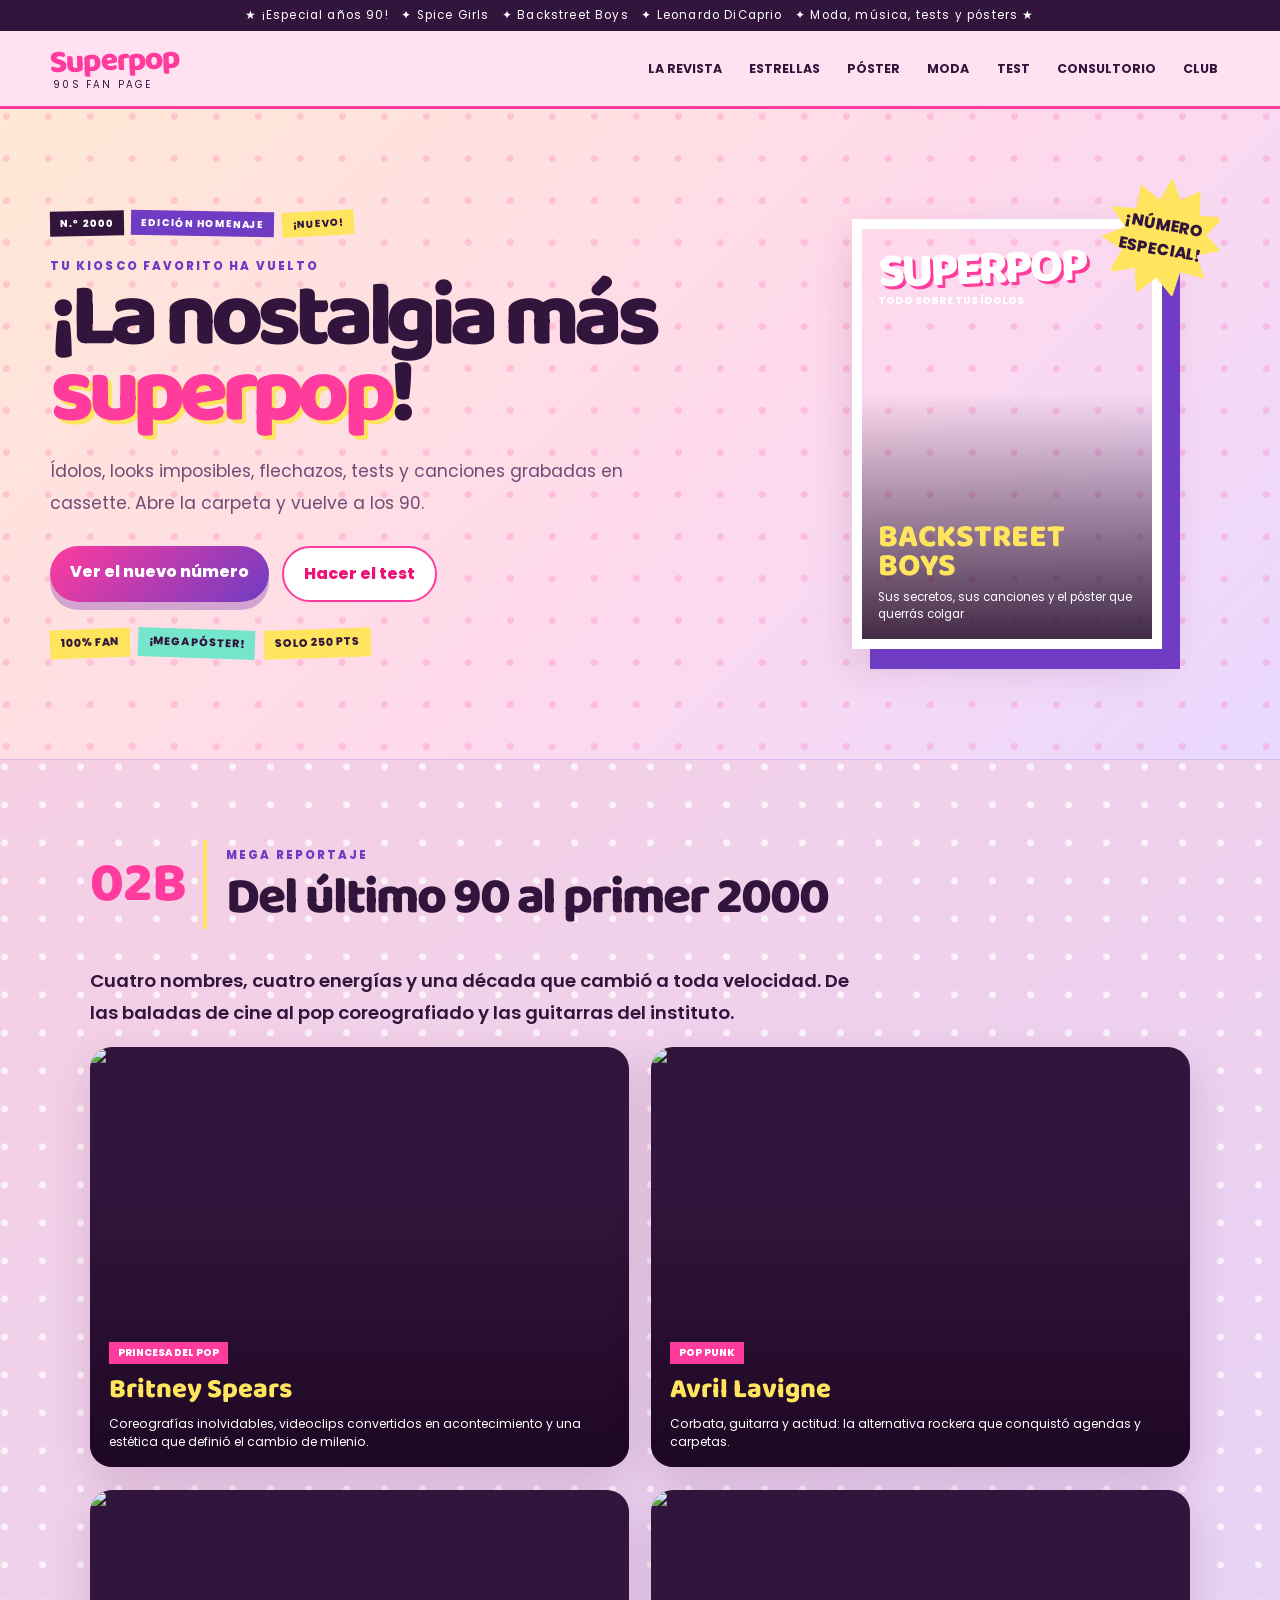
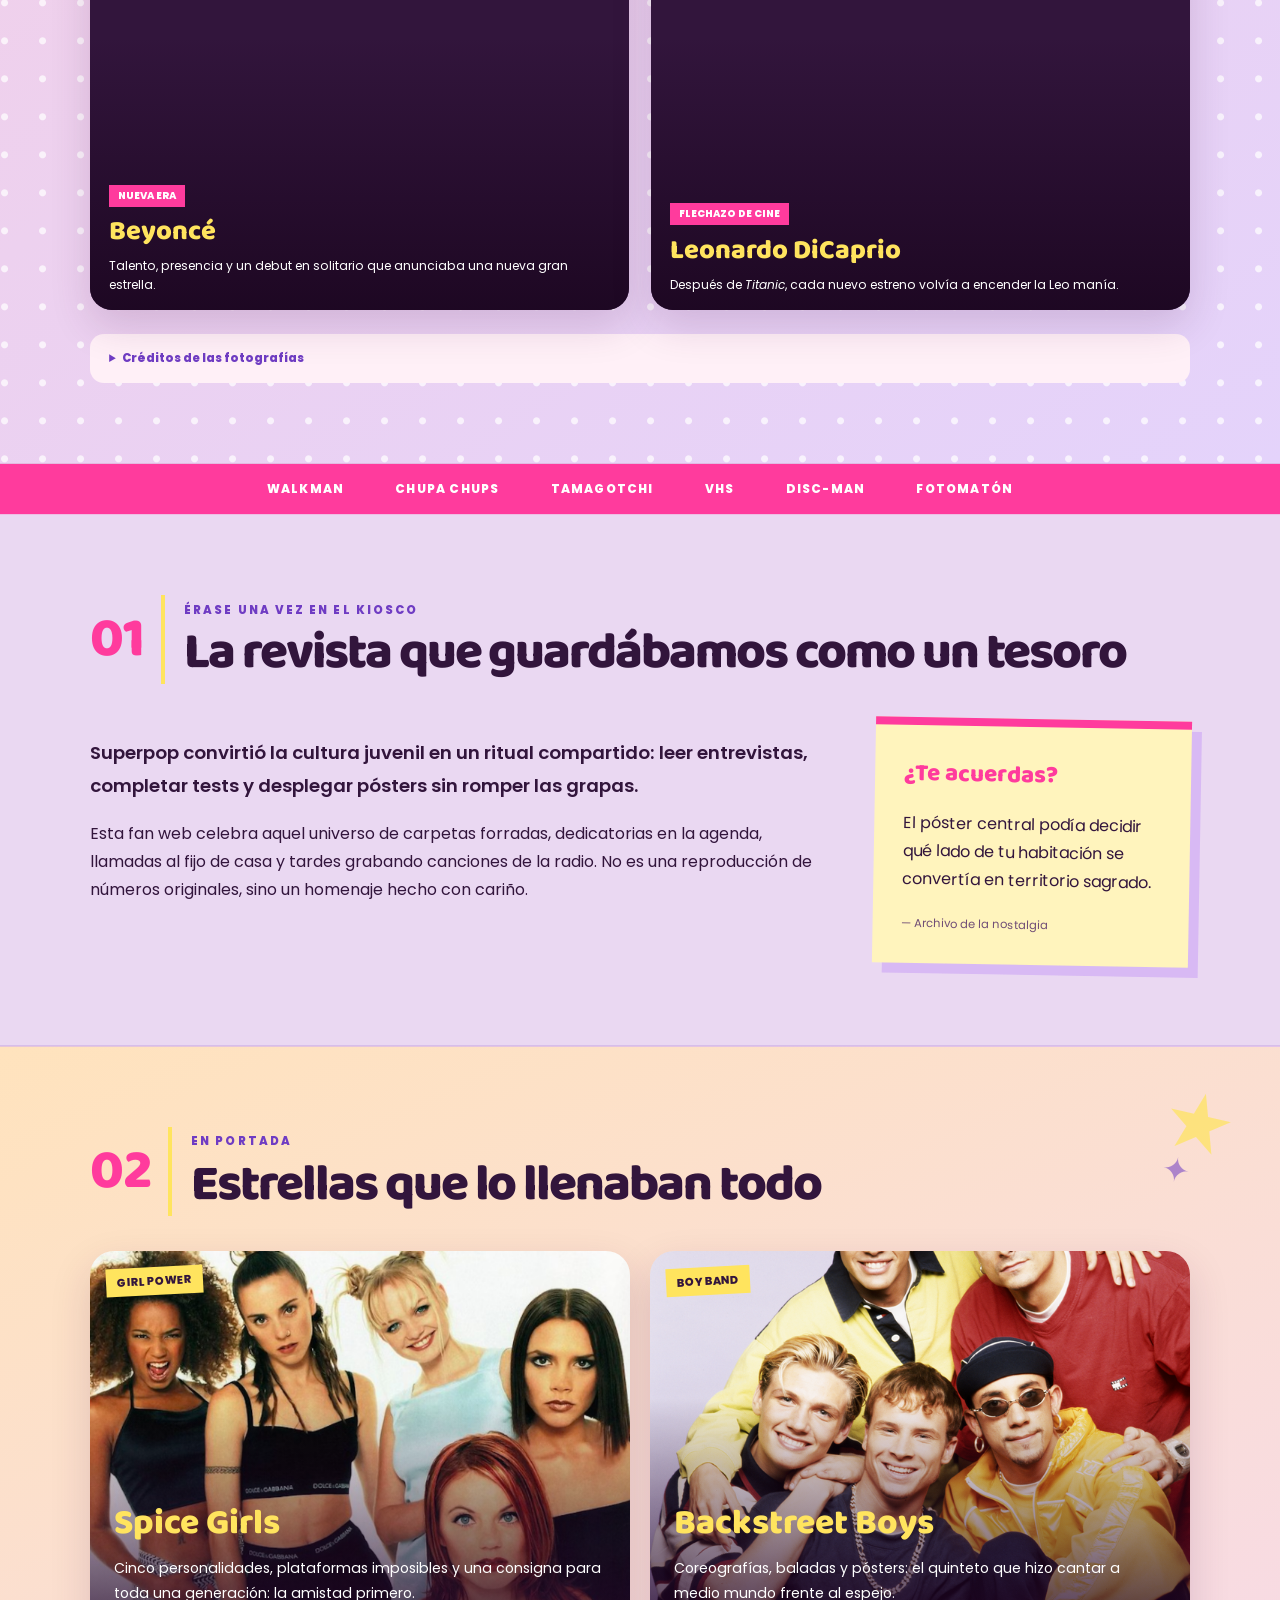
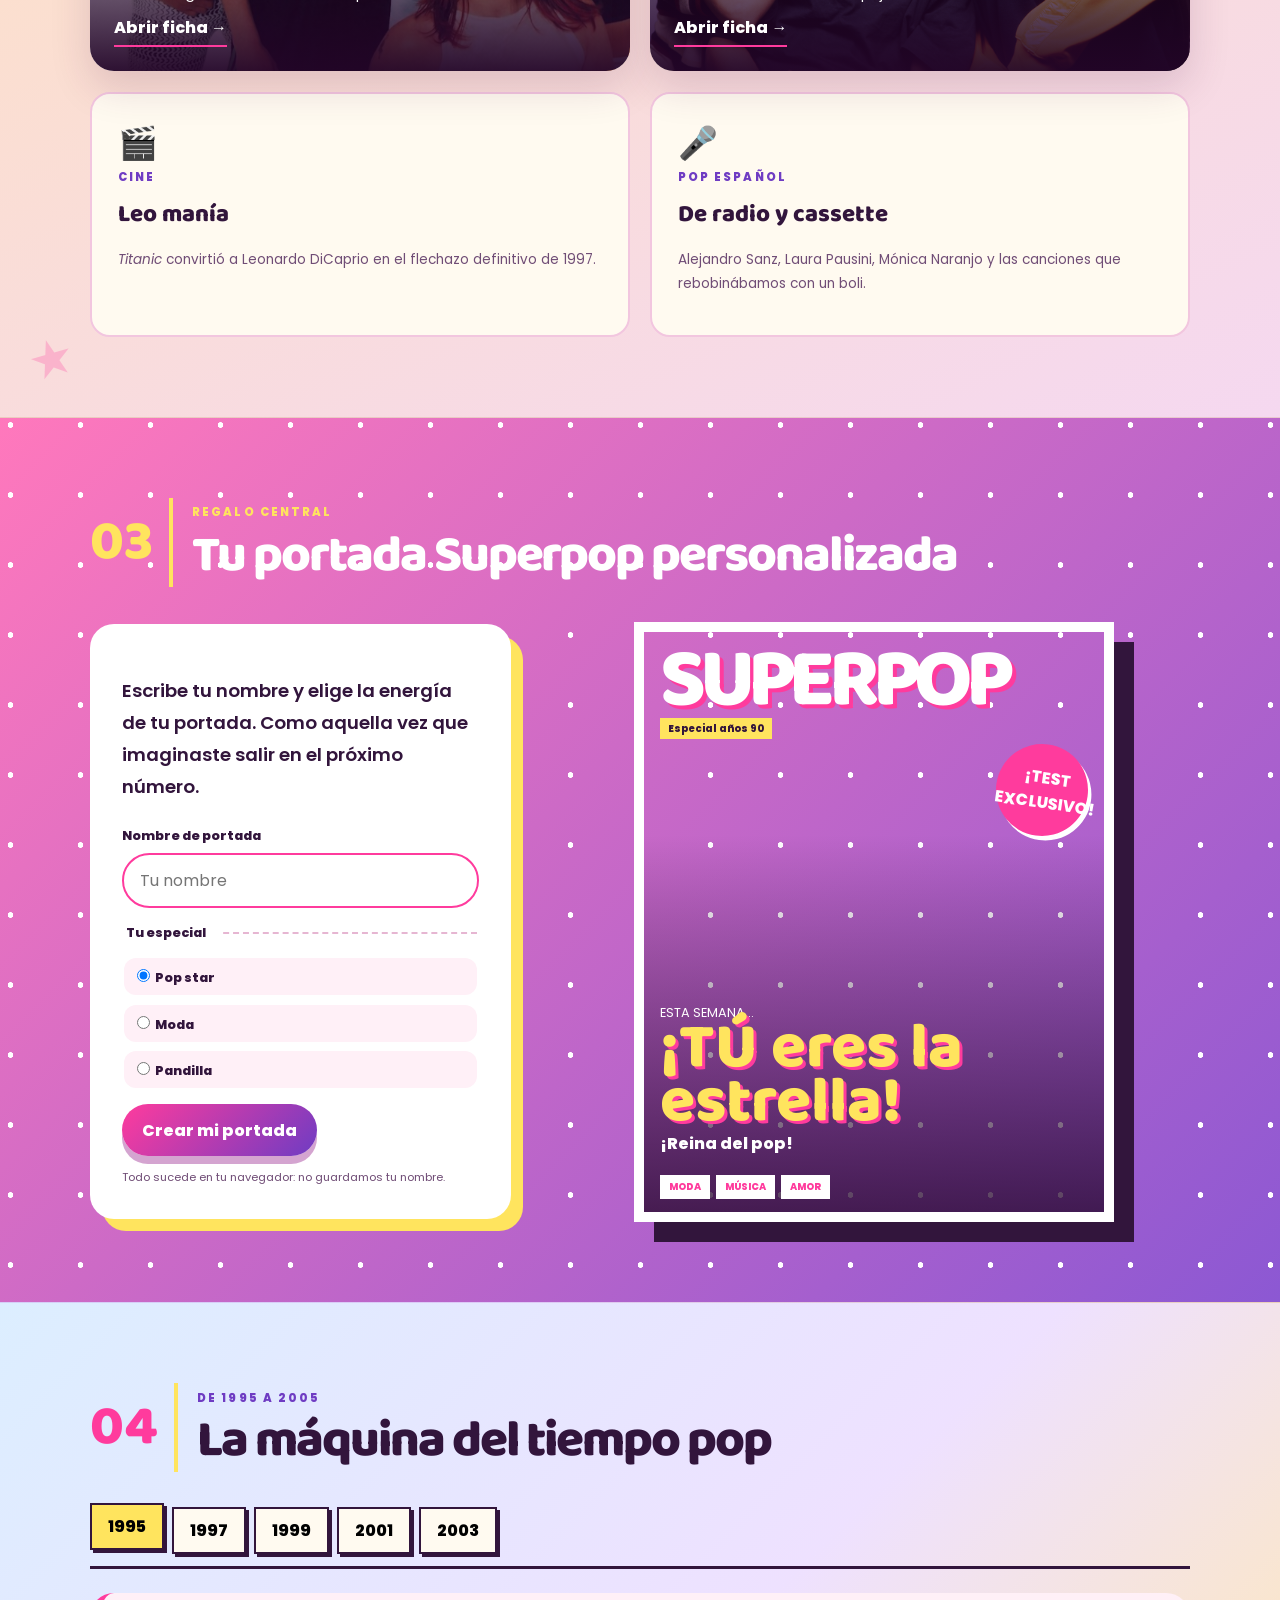
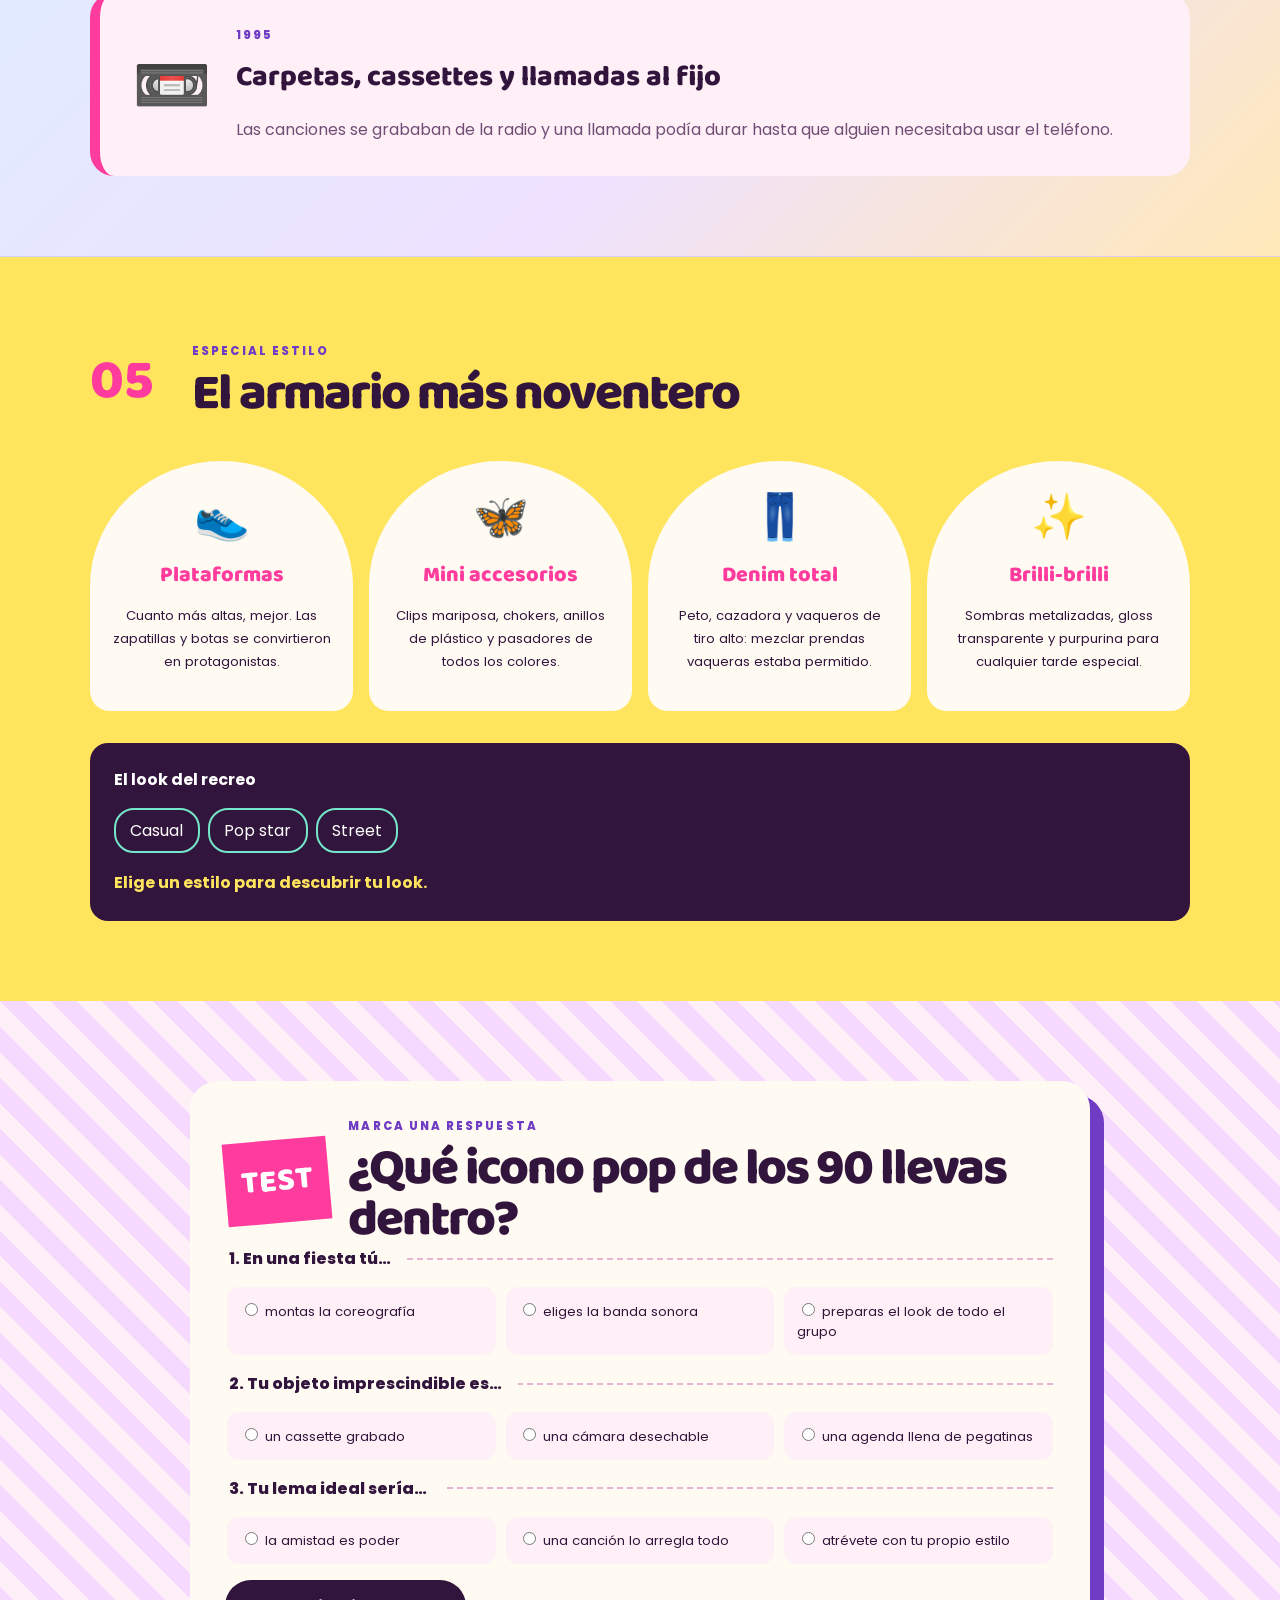
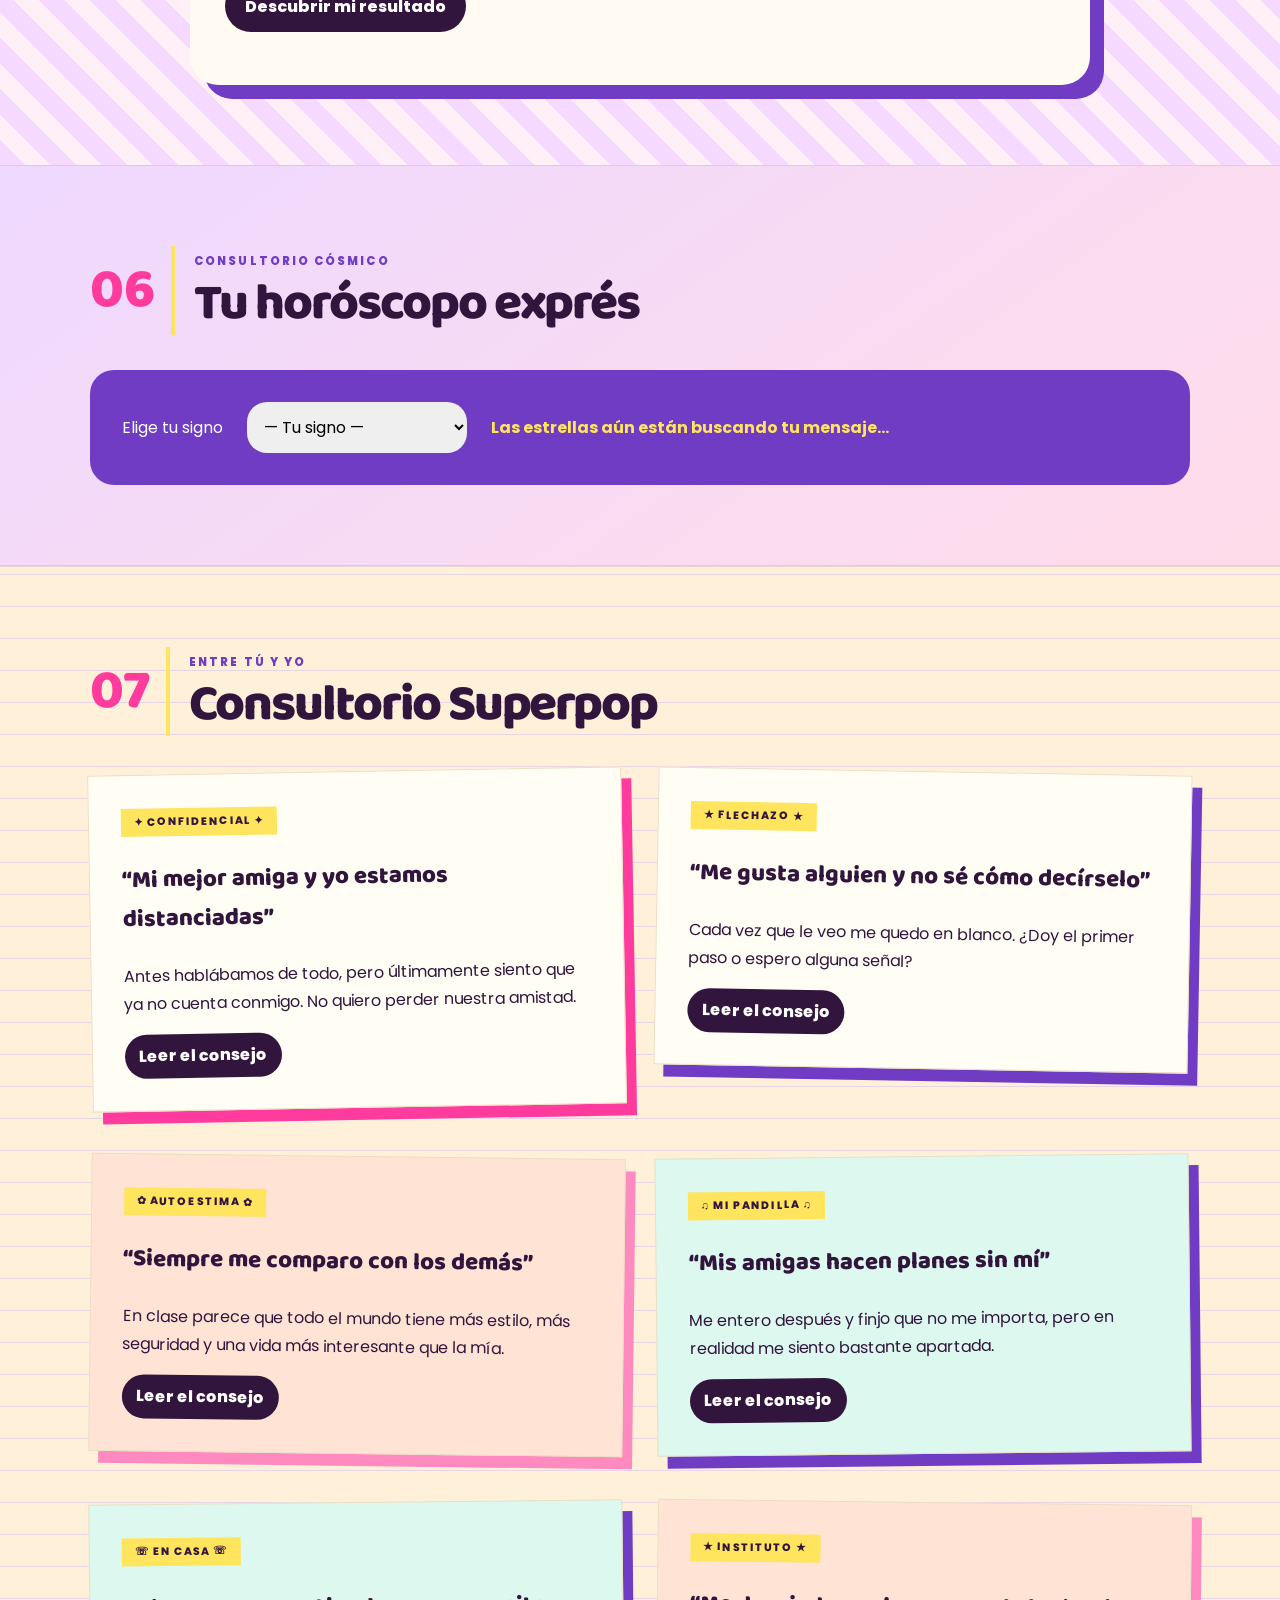
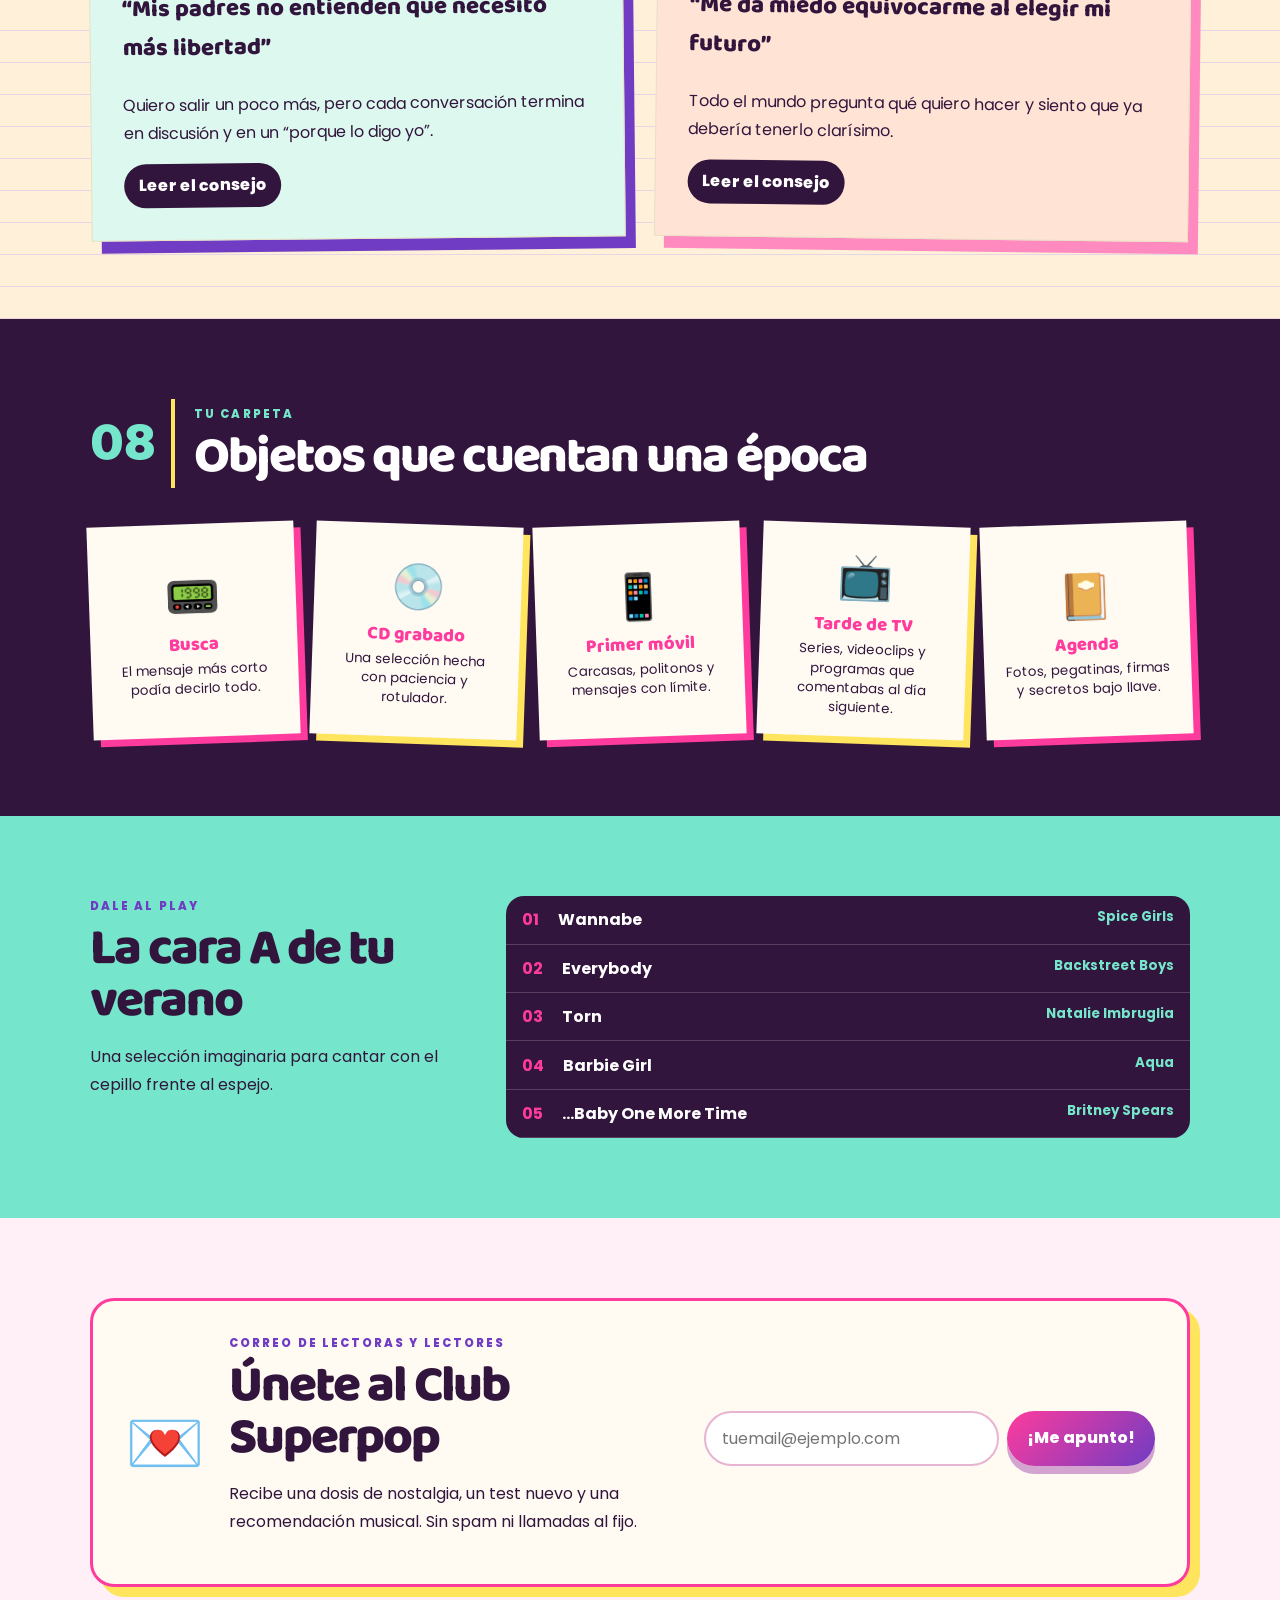
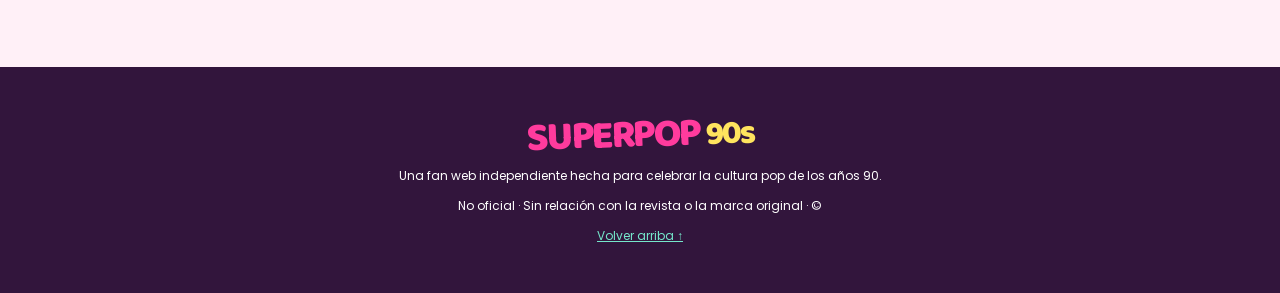
==== commit cae57eea: "Completar destellos y evitar fotografías repetidas" ====
--- a/index.html
+++ b/index.html
@@ -13,7 +13,7 @@
   <link rel="preconnect" href="https://fonts.googleapis.com">
   <link rel="preconnect" href="https://fonts.gstatic.com" crossorigin>
   <link href="https://fonts.googleapis.com/css2?family=Baloo+2:wght@600;700;800&family=Poppins:wght@400;500;600;700&display=swap" rel="stylesheet">
-  <link rel="stylesheet" href="style.css?v=20260722-7">
+  <link rel="stylesheet" href="style.css?v=20260722-8">
 </head>
 <body>
   <a class="skip-link" href="#contenido">Saltar al contenido</a>
@@ -59,7 +59,7 @@
         <article class="pop-profile"><img src="images/beyonce-2003.jpg" alt="Beyoncé actuando en 2003" loading="lazy"><div><span class="profile-tag">Nueva era</span><h3>Beyoncé</h3><p>Talento, presencia y un debut en solitario que anunciaba una nueva gran estrella.</p></div></article>
         <article class="pop-profile wide"><img src="images/leo-2000.jpg" alt="Leonardo DiCaprio durante una rueda de prensa en 2000" loading="lazy"><div><span class="profile-tag">Flechazo de cine</span><h3>Leonardo DiCaprio</h3><p>Después de <em>Titanic</em>, cada nuevo estreno volvía a encender la Leo manía.</p></div></article>
       </div>
-      <details class="photo-credits"><summary>Créditos de las fotografías</summary><p>Imágenes procedentes de Wikimedia Commons: Britney Spears (U.S. Navy, dominio público), Avril Lavigne en 2002, Leonardo DiCaprio (Jaud, CC BY-SA 3.0) y Beyoncé en 2003 (Roger Woolman, CC BY 3.0). Las imágenes de Spice Girls y Backstreet Boys pertenecen al archivo aportado originalmente al proyecto.</p></details>
+      <details class="photo-credits"><summary>Créditos de las fotografías</summary><p>Imágenes procedentes de Wikimedia Commons: Britney Spears (U.S. Navy, dominio público), Avril Lavigne en 2002, Leonardo DiCaprio (Jaud, CC BY-SA 3.0), Beyoncé en 2003 (Roger Woolman, CC BY 3.0), Backstreet Boys en concierto (Joel Telling, CC BY 2.0) y Spice Girls en directo (Kyle Taylor, CC BY 2.0). Las fotografías principales de Spice Girls y Backstreet Boys pertenecen al archivo aportado originalmente al proyecto.</p></details>
     </section>
 
     <section class="marquee-strip"><span>WALKMAN</span><span>CHUPA CHUPS</span><span>TAMAGOTCHI</span><span>VHS</span><span>DISC-MAN</span><span>FOTOMATÓN</span></section>
@@ -168,6 +168,6 @@
   <footer><div class="footer-logo">SUPERPOP <small>90s</small></div><p>Una fan web independiente hecha para celebrar la cultura pop de los años 90.</p><p>No oficial · Sin relación con la revista o la marca original · © <span id="year"></span></p><a href="#inicio">Volver arriba ↑</a></footer>
 
   <dialog id="fact-dialog"><button class="dialog-close" aria-label="Cerrar">×</button><div id="dialog-content"></div></dialog>
-  <script src="script.js?v=20260722-7"></script>
+  <script src="script.js?v=20260722-8"></script>
 </body>
 </html>
--- a/style.css
+++ b/style.css
@@ -75,3 +75,7 @@
 .stars-section:before{content:"★";position:absolute;right:3.5%;top:2.3rem;color:#ffe45e;font-size:5rem;line-height:1;transform:rotate(13deg);opacity:.72;z-index:0;pointer-events:none}
 .stars-section:after{content:"★";position:absolute;left:2.2%;bottom:2rem;color:#ff3b9d;font-size:3.2rem;line-height:1;transform:rotate(-16deg);opacity:.25;z-index:0;pointer-events:none}
 .stars-section .section-heading:after{content:"✦";color:#6f3cc3;font-size:2.1rem;line-height:1;margin-left:auto;transform:rotate(10deg);opacity:.55}
+
+/* Fotos alternativas para que las dos apariciones de cada grupo sean distintas */
+.mock-cover{background-image:linear-gradient(0deg,rgba(28,5,32,.82),transparent 60%),url("images/bsb-alt.jpg");background-position:center;background-size:cover}
+.personal-cover{background-image:linear-gradient(0deg,rgba(40,8,47,.78),transparent 65%),url("images/spicegirls-alt.jpg");background-position:center;background-size:cover}
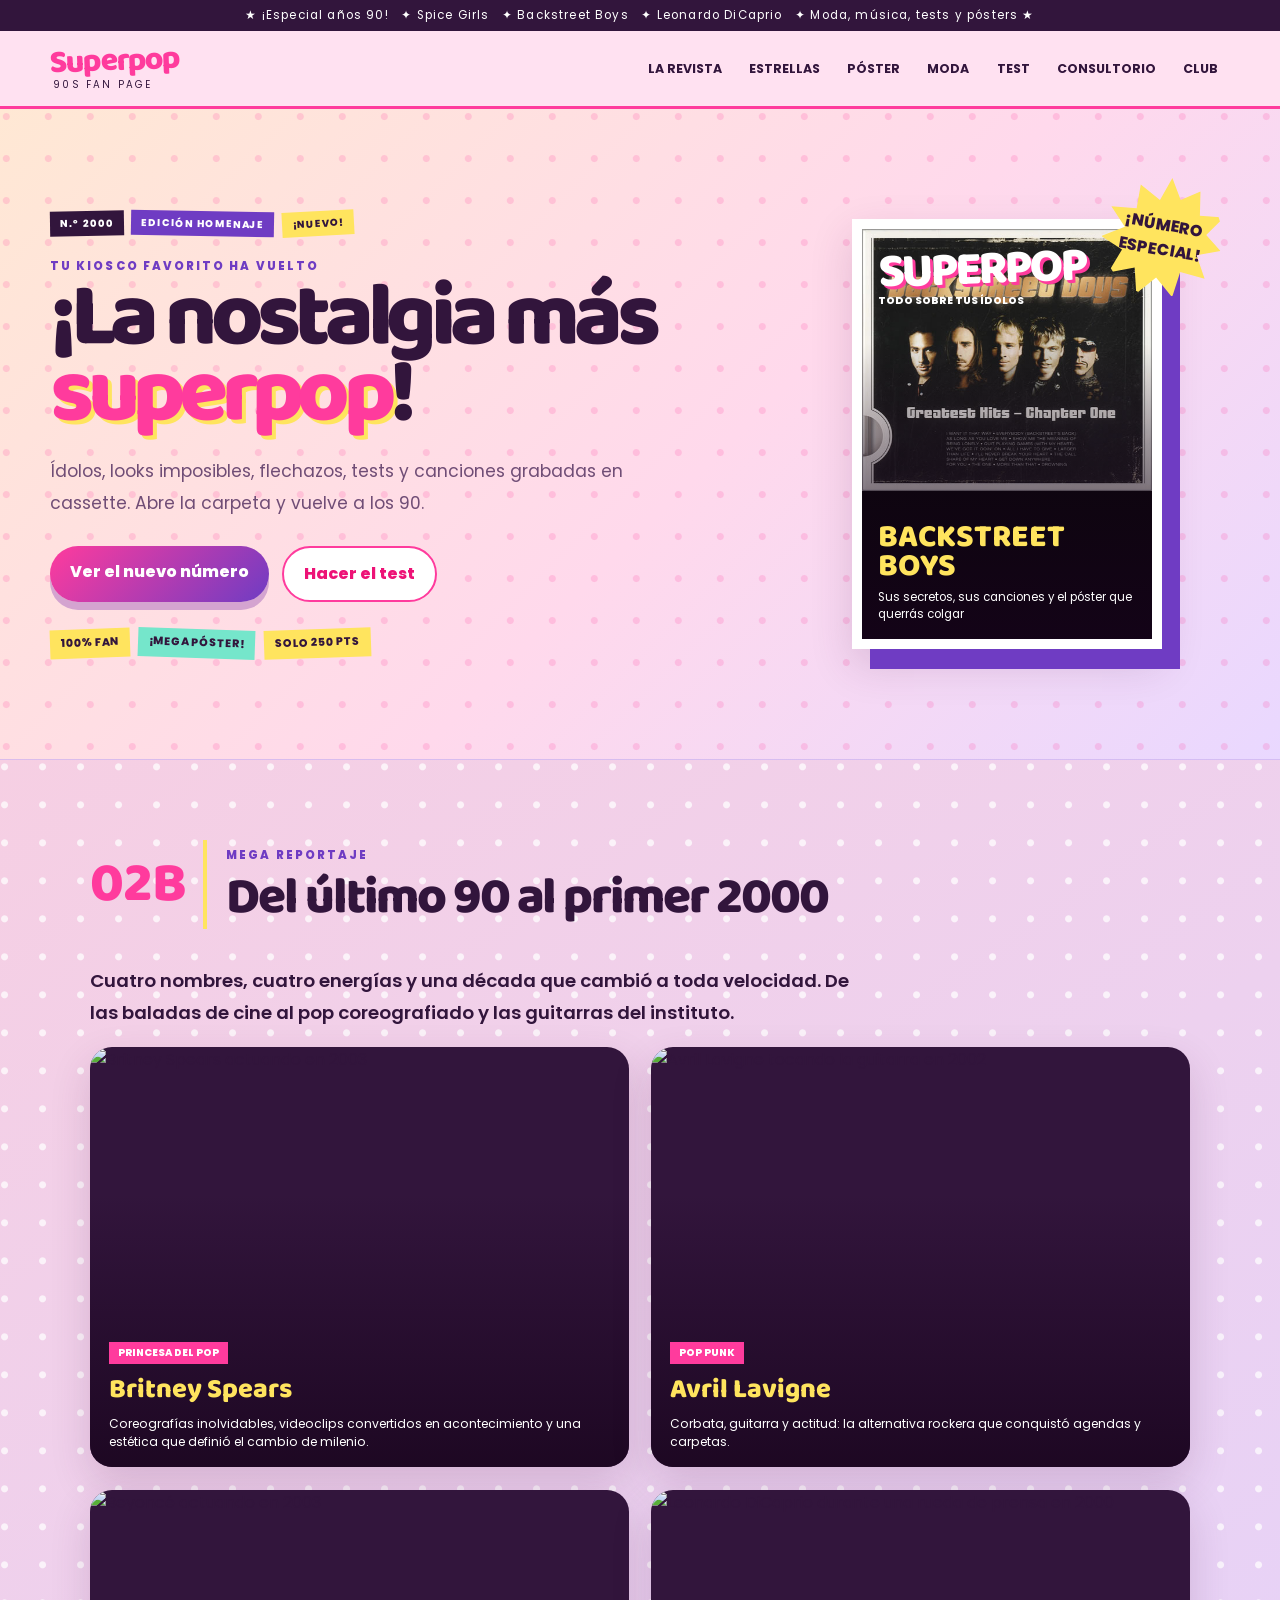
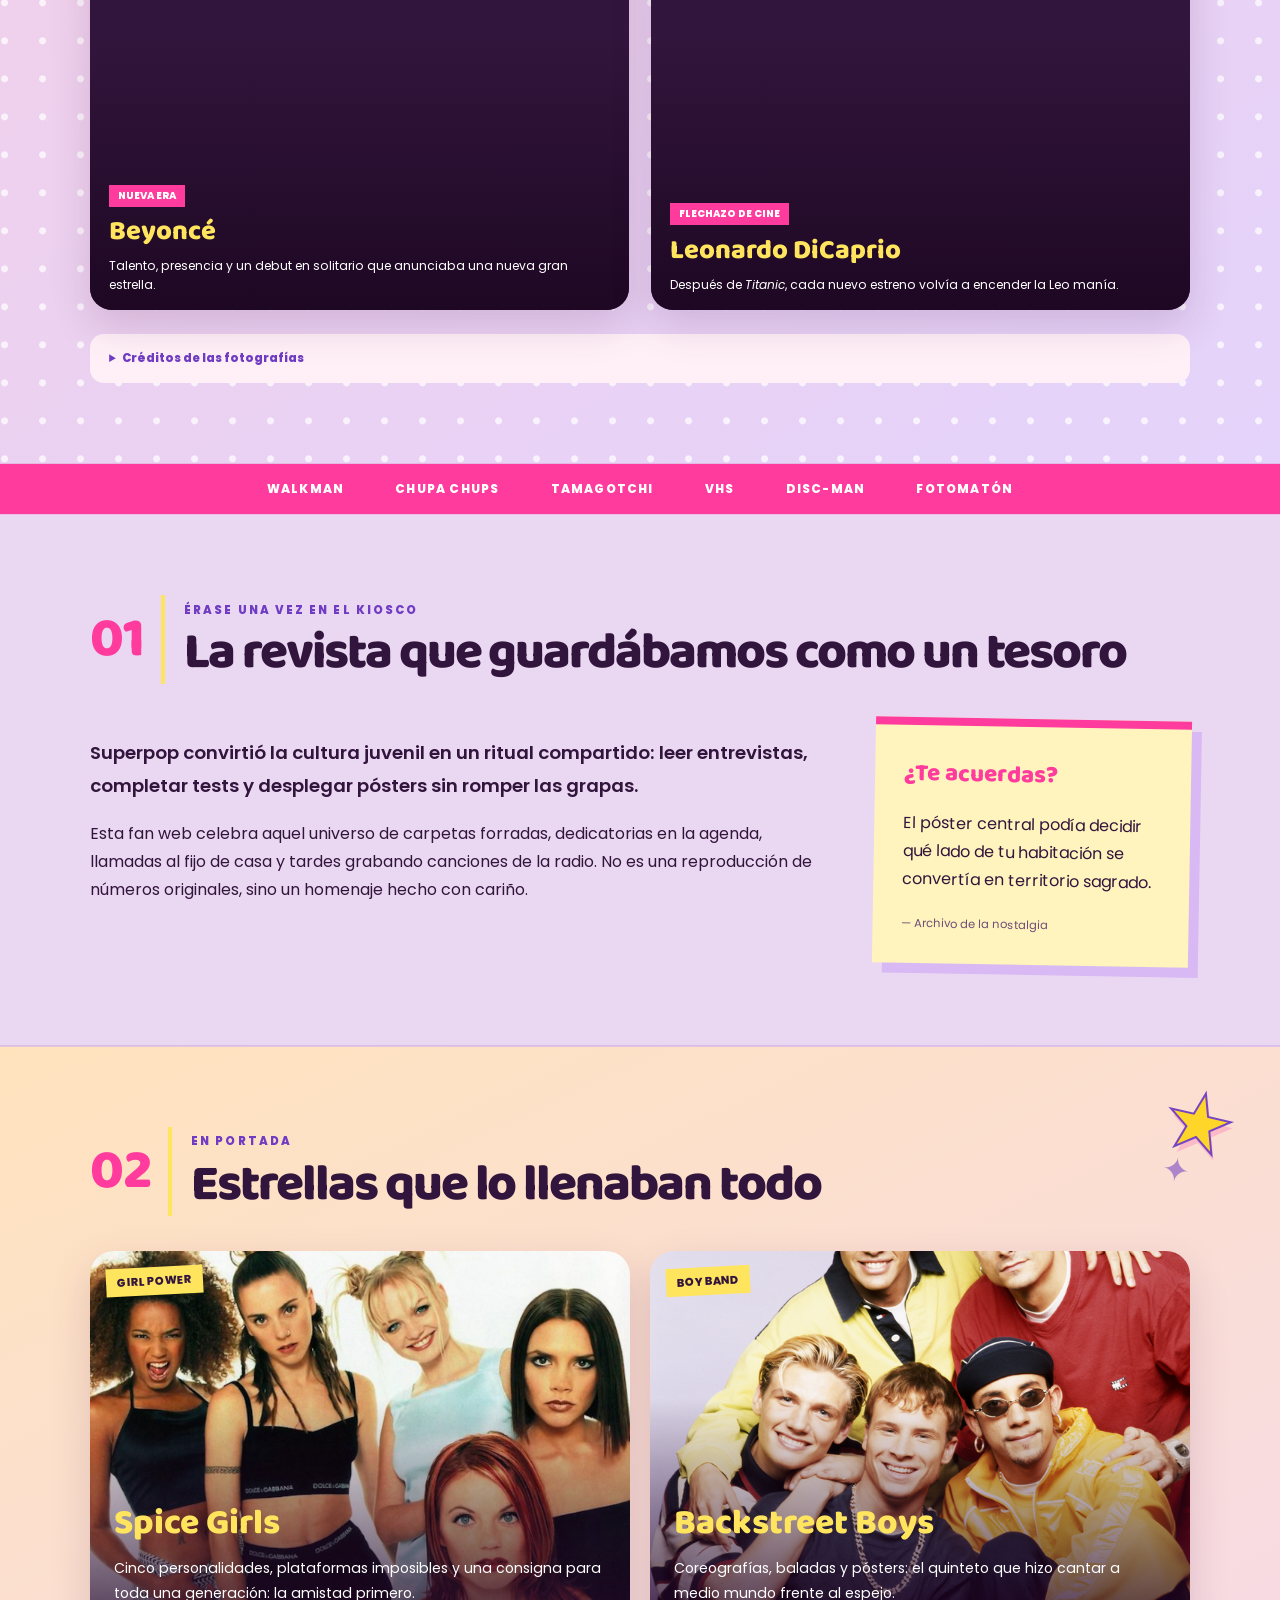
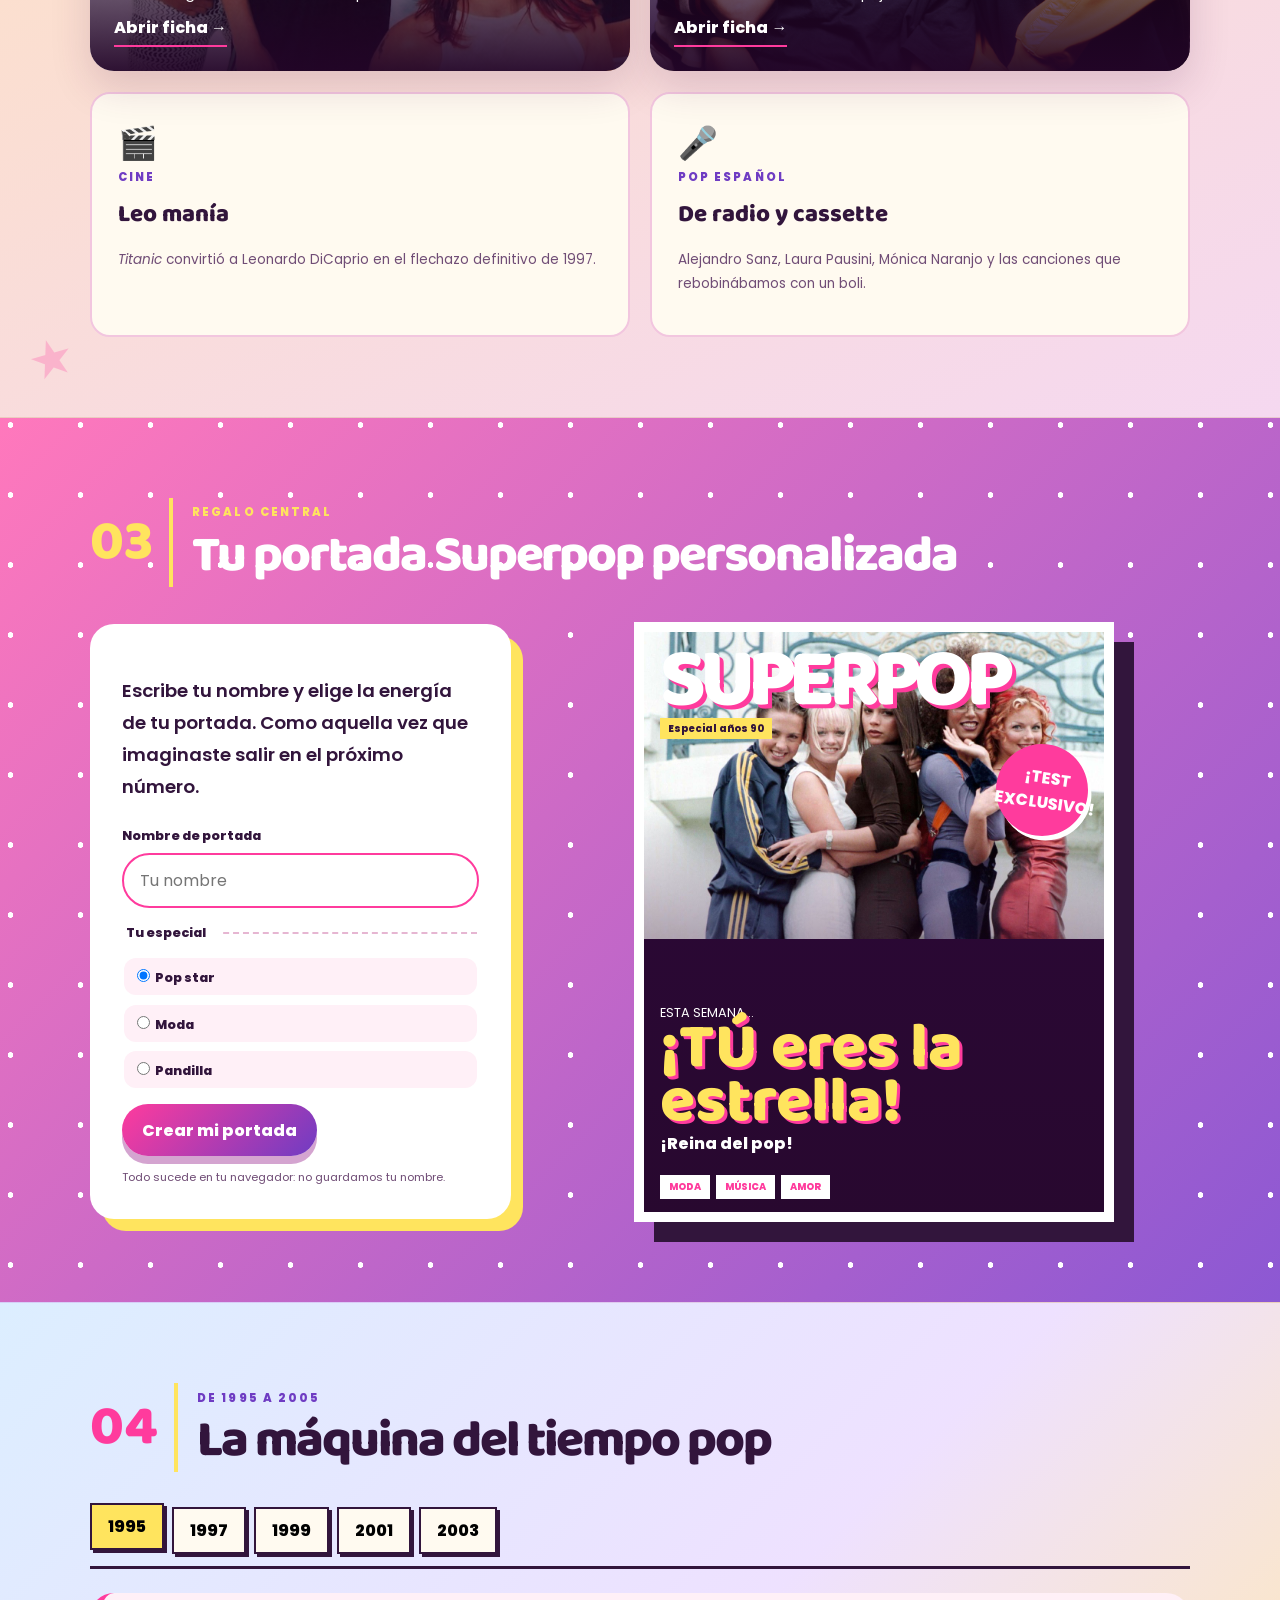
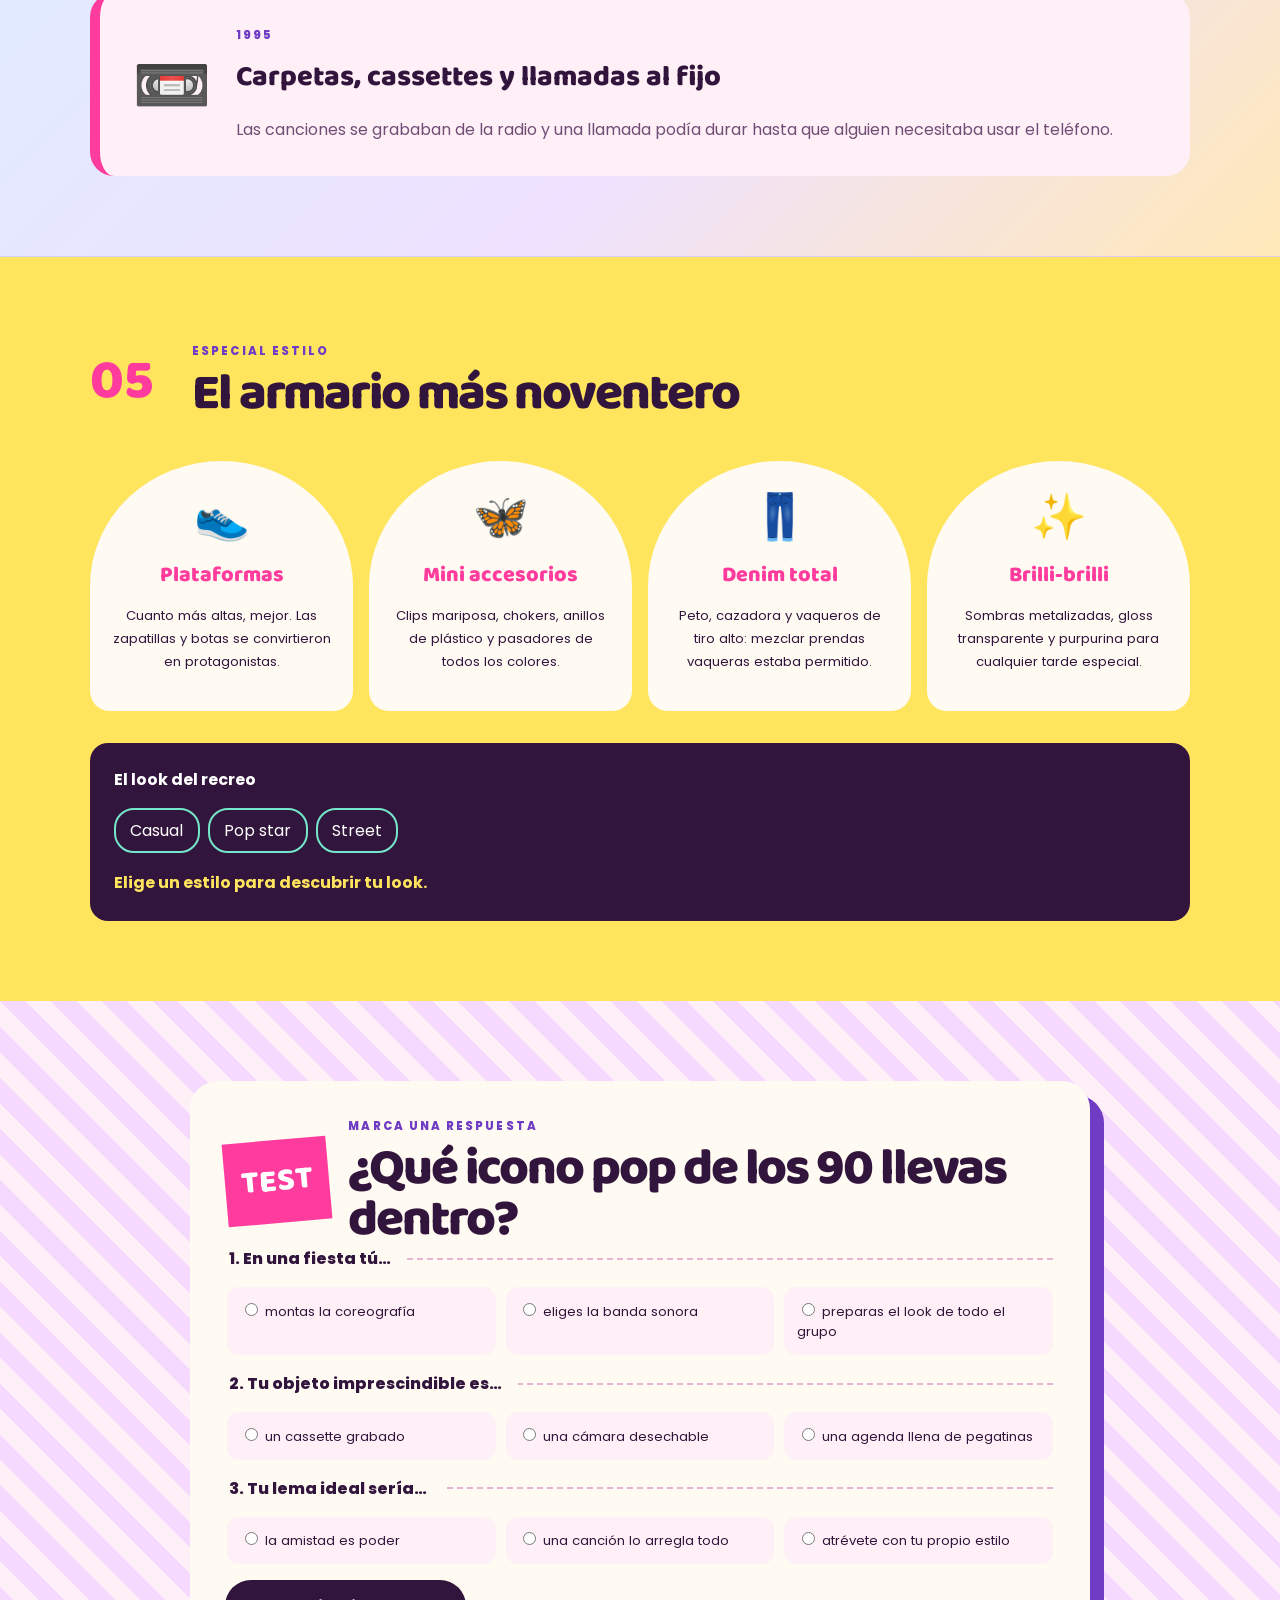
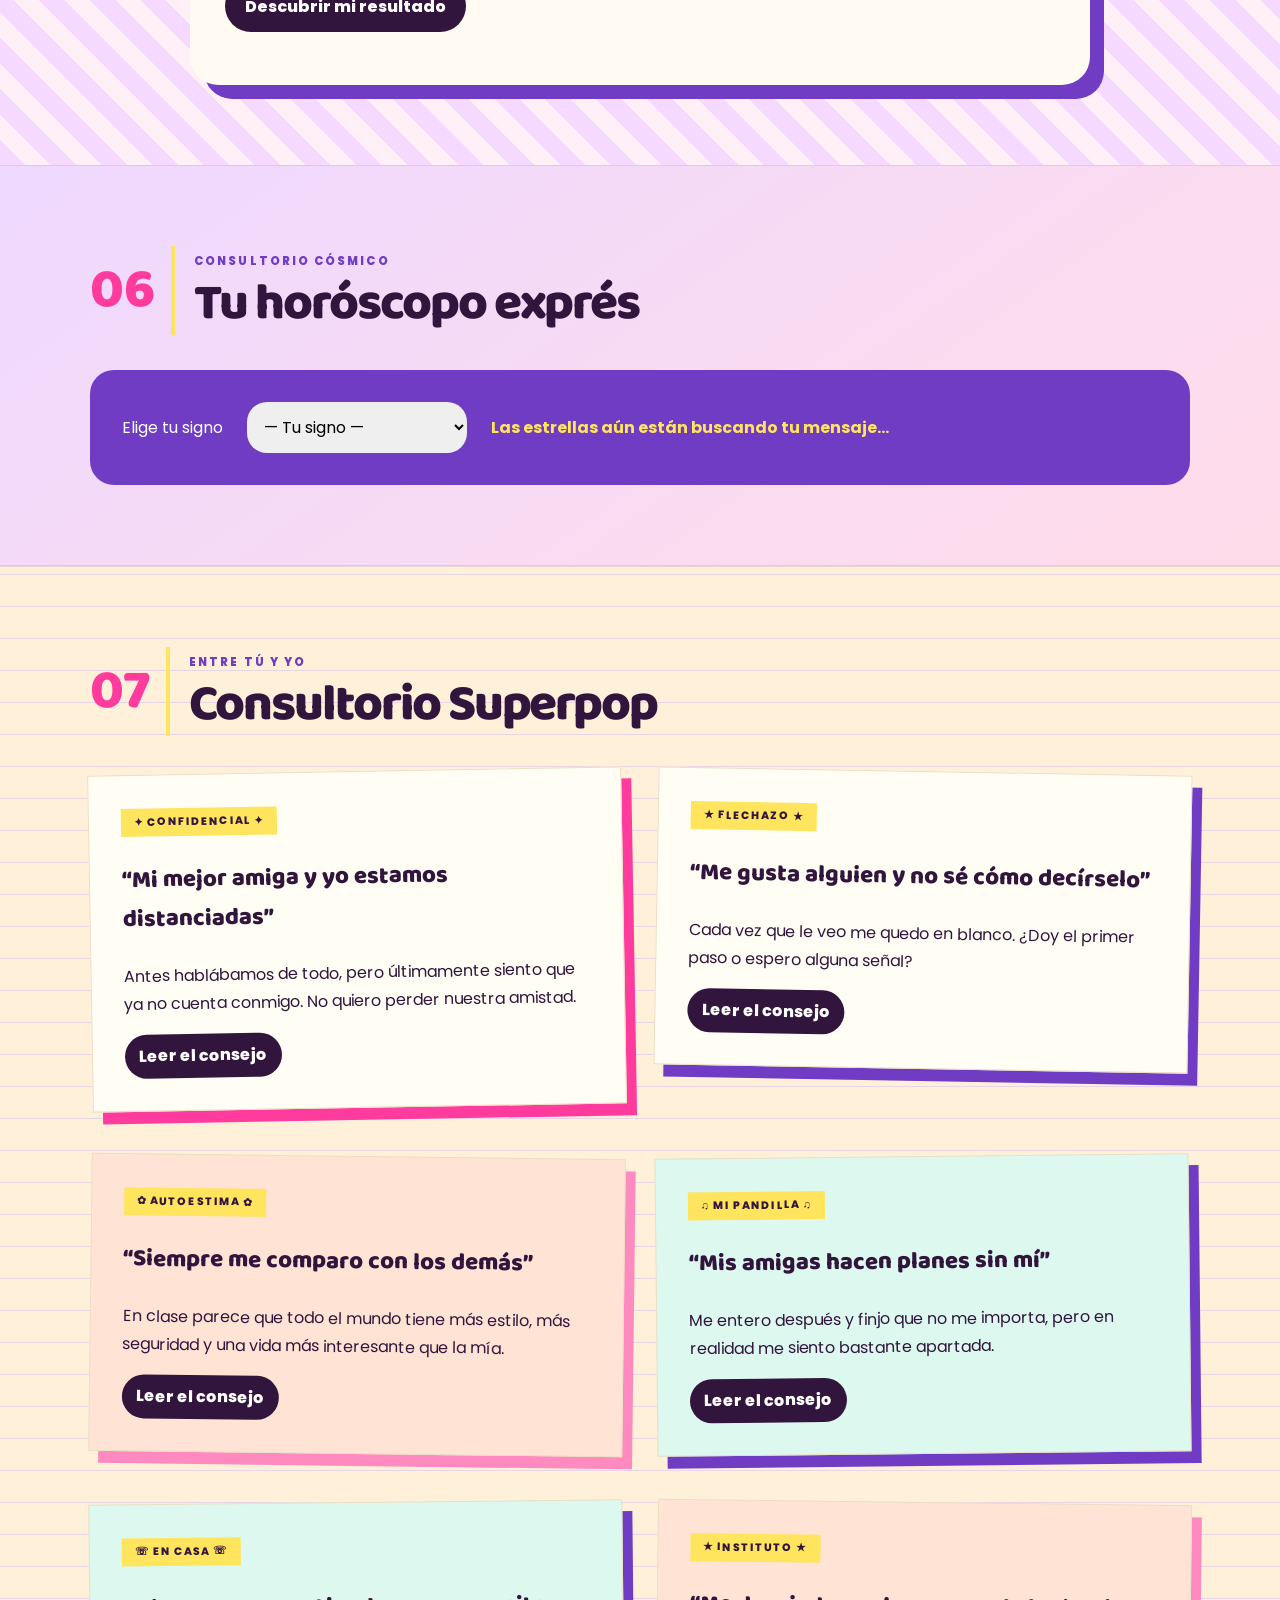
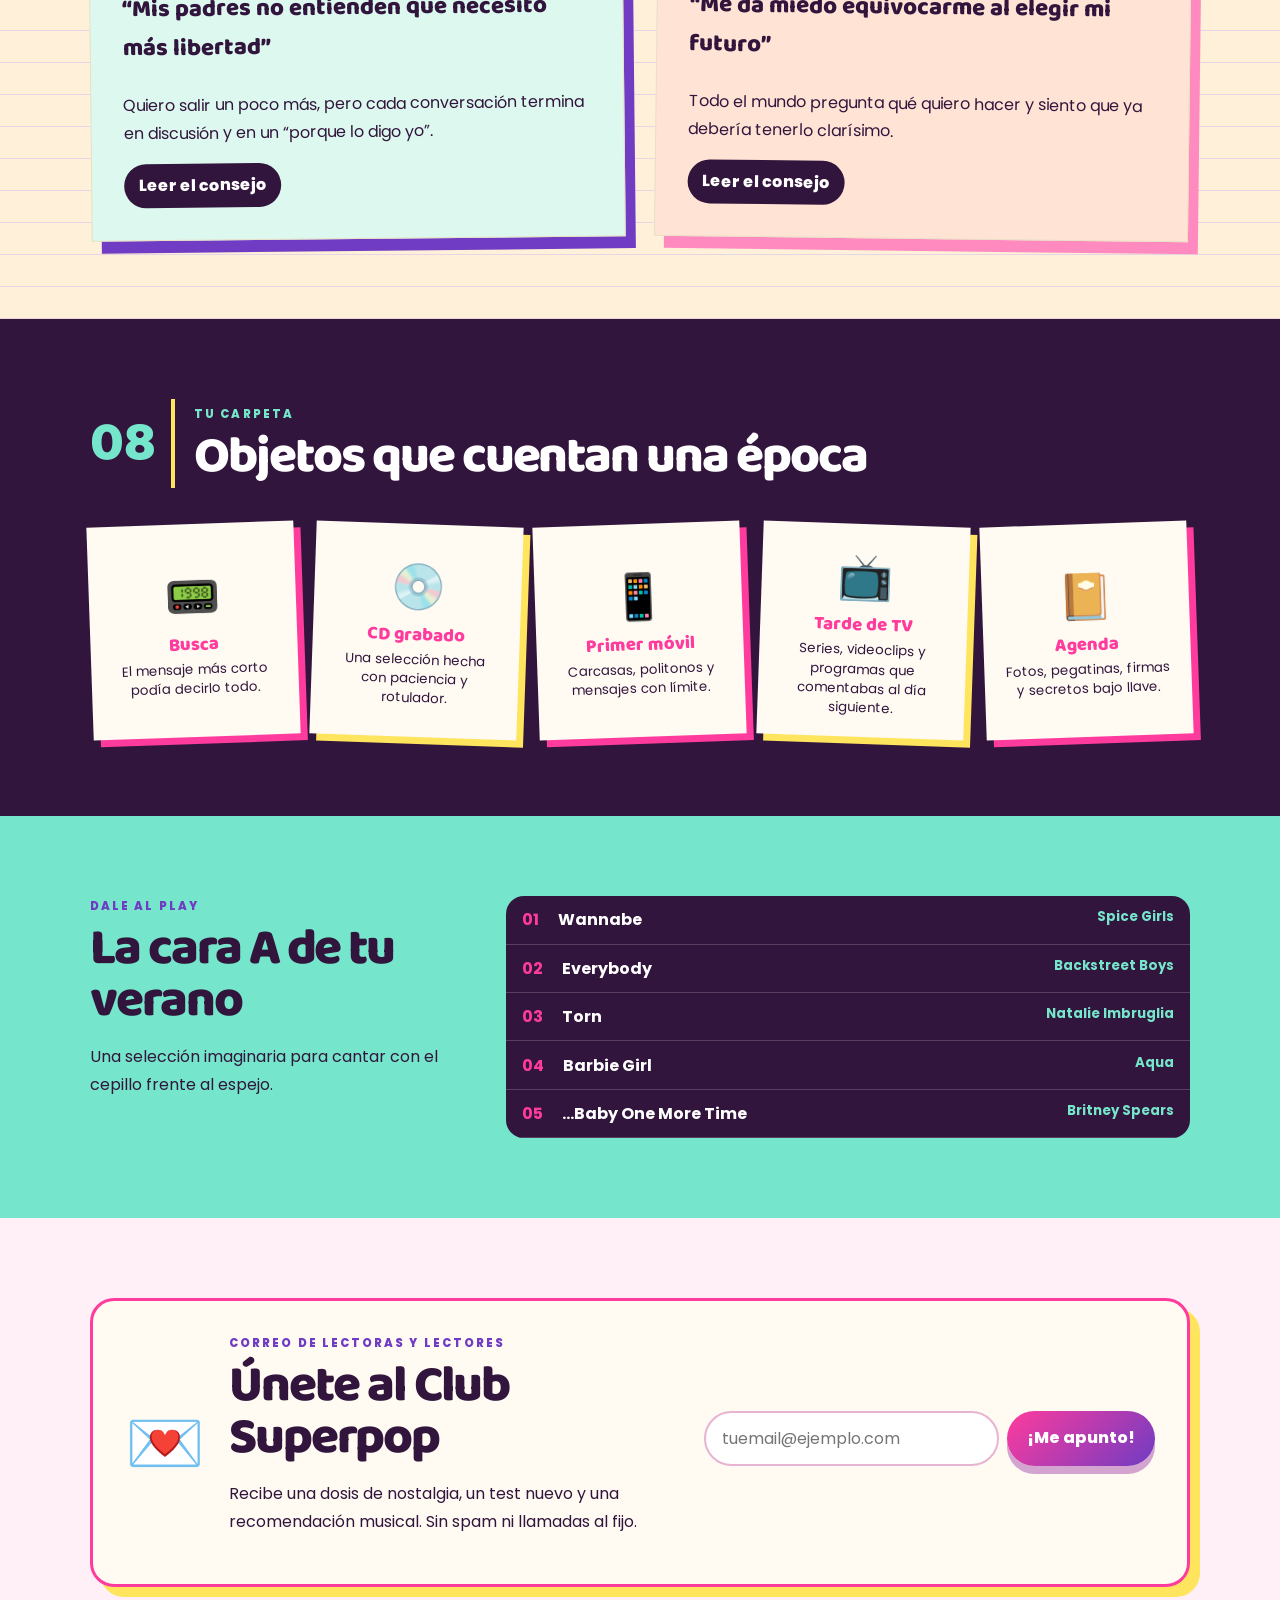
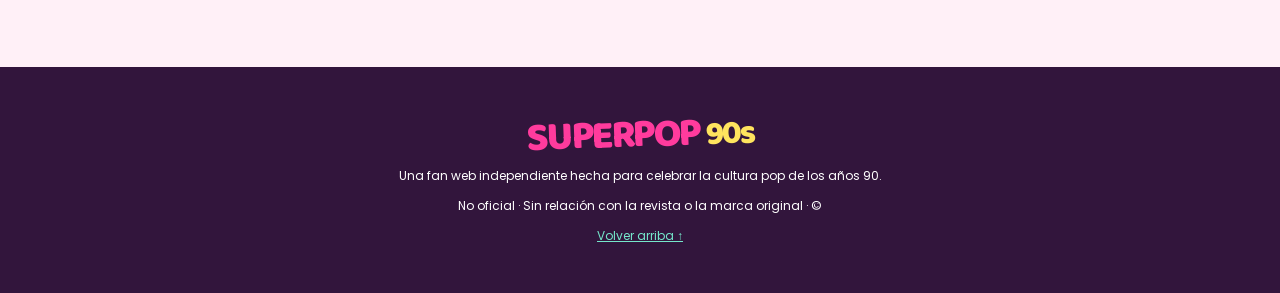
==== commit f07207ee: "Sustituir fotos por imágenes verificadas de BSB y Spice Girls" ====
--- a/index.html
+++ b/index.html
@@ -13,7 +13,7 @@
   <link rel="preconnect" href="https://fonts.googleapis.com">
   <link rel="preconnect" href="https://fonts.gstatic.com" crossorigin>
   <link href="https://fonts.googleapis.com/css2?family=Baloo+2:wght@600;700;800&family=Poppins:wght@400;500;600;700&display=swap" rel="stylesheet">
-  <link rel="stylesheet" href="style.css?v=20260722-8">
+  <link rel="stylesheet" href="style.css?v=20260722-10">
 </head>
 <body>
   <a class="skip-link" href="#contenido">Saltar al contenido</a>
@@ -59,7 +59,7 @@
         <article class="pop-profile"><img src="images/beyonce-2003.jpg" alt="Beyoncé actuando en 2003" loading="lazy"><div><span class="profile-tag">Nueva era</span><h3>Beyoncé</h3><p>Talento, presencia y un debut en solitario que anunciaba una nueva gran estrella.</p></div></article>
         <article class="pop-profile wide"><img src="images/leo-2000.jpg" alt="Leonardo DiCaprio durante una rueda de prensa en 2000" loading="lazy"><div><span class="profile-tag">Flechazo de cine</span><h3>Leonardo DiCaprio</h3><p>Después de <em>Titanic</em>, cada nuevo estreno volvía a encender la Leo manía.</p></div></article>
       </div>
-      <details class="photo-credits"><summary>Créditos de las fotografías</summary><p>Imágenes procedentes de Wikimedia Commons: Britney Spears (U.S. Navy, dominio público), Avril Lavigne en 2002, Leonardo DiCaprio (Jaud, CC BY-SA 3.0), Beyoncé en 2003 (Roger Woolman, CC BY 3.0), Backstreet Boys en concierto (Joel Telling, CC BY 2.0) y Spice Girls en directo (Kyle Taylor, CC BY 2.0). Las fotografías principales de Spice Girls y Backstreet Boys pertenecen al archivo aportado originalmente al proyecto.</p></details>
+      <details class="photo-credits"><summary>Créditos de las fotografías</summary><p>Imágenes procedentes de Wikimedia Commons: Britney Spears (U.S. Navy, dominio público), Avril Lavigne en 2002, Leonardo DiCaprio (Jaud, CC BY-SA 3.0) y Beyoncé en 2003 (Roger Woolman, CC BY 3.0). Imagen de Spice Girls en Cannes, 1997: PA Images, vía The Independent. Portada de Backstreet Boys: material promocional de Jive/Zomba, vía archivo musical. Las fotografías principales de ambos grupos pertenecen al archivo aportado originalmente al proyecto.</p></details>
     </section>
 
     <section class="marquee-strip"><span>WALKMAN</span><span>CHUPA CHUPS</span><span>TAMAGOTCHI</span><span>VHS</span><span>DISC-MAN</span><span>FOTOMATÓN</span></section>
@@ -168,6 +168,6 @@
   <footer><div class="footer-logo">SUPERPOP <small>90s</small></div><p>Una fan web independiente hecha para celebrar la cultura pop de los años 90.</p><p>No oficial · Sin relación con la revista o la marca original · © <span id="year"></span></p><a href="#inicio">Volver arriba ↑</a></footer>
 
   <dialog id="fact-dialog"><button class="dialog-close" aria-label="Cerrar">×</button><div id="dialog-content"></div></dialog>
-  <script src="script.js?v=20260722-8"></script>
+  <script src="script.js?v=20260722-10"></script>
 </body>
 </html>
--- a/style.css
+++ b/style.css
@@ -72,10 +72,10 @@
 /* Tres destellos decorativos para la página de estrellas */
 .stars-section{position:relative;overflow:hidden;isolation:isolate}
 .stars-section>*{position:relative;z-index:1}
-.stars-section:before{content:"★";position:absolute;right:3.5%;top:2.3rem;color:#ffe45e;font-size:5rem;line-height:1;transform:rotate(13deg);opacity:.72;z-index:0;pointer-events:none}
+.stars-section:before{content:"★";position:absolute;right:3.5%;top:2.3rem;color:#ffd51f;font-size:5rem;line-height:1;transform:rotate(13deg);opacity:.94;z-index:0;pointer-events:none;-webkit-text-stroke:2px #6f3cc3;text-shadow:4px 5px 0 rgba(255,59,157,.24)}
 .stars-section:after{content:"★";position:absolute;left:2.2%;bottom:2rem;color:#ff3b9d;font-size:3.2rem;line-height:1;transform:rotate(-16deg);opacity:.25;z-index:0;pointer-events:none}
 .stars-section .section-heading:after{content:"✦";color:#6f3cc3;font-size:2.1rem;line-height:1;margin-left:auto;transform:rotate(10deg);opacity:.55}
 
 /* Fotos alternativas para que las dos apariciones de cada grupo sean distintas */
-.mock-cover{background-image:linear-gradient(0deg,rgba(28,5,32,.82),transparent 60%),url("images/bsb-alt.jpg");background-position:center;background-size:cover}
-.personal-cover{background-image:linear-gradient(0deg,rgba(40,8,47,.78),transparent 65%),url("images/spicegirls-alt.jpg");background-position:center;background-size:cover}
+.mock-cover{background-color:#080707;background-image:linear-gradient(0deg,rgba(20,3,24,.96) 0,rgba(20,3,24,.38) 48%,transparent 72%),url("bsb-cover-final.jpg");background-position:center,center top;background-size:100% 100%,100% auto;background-repeat:no-repeat}
+.personal-cover{background-color:#2b0836;background-image:linear-gradient(0deg,rgba(40,8,47,.98) 0,rgba(40,8,47,.35) 48%,transparent 70%),url("spicegirls-cover-final.jpg");background-position:center,center top;background-size:100% 100%,100% auto;background-repeat:no-repeat}
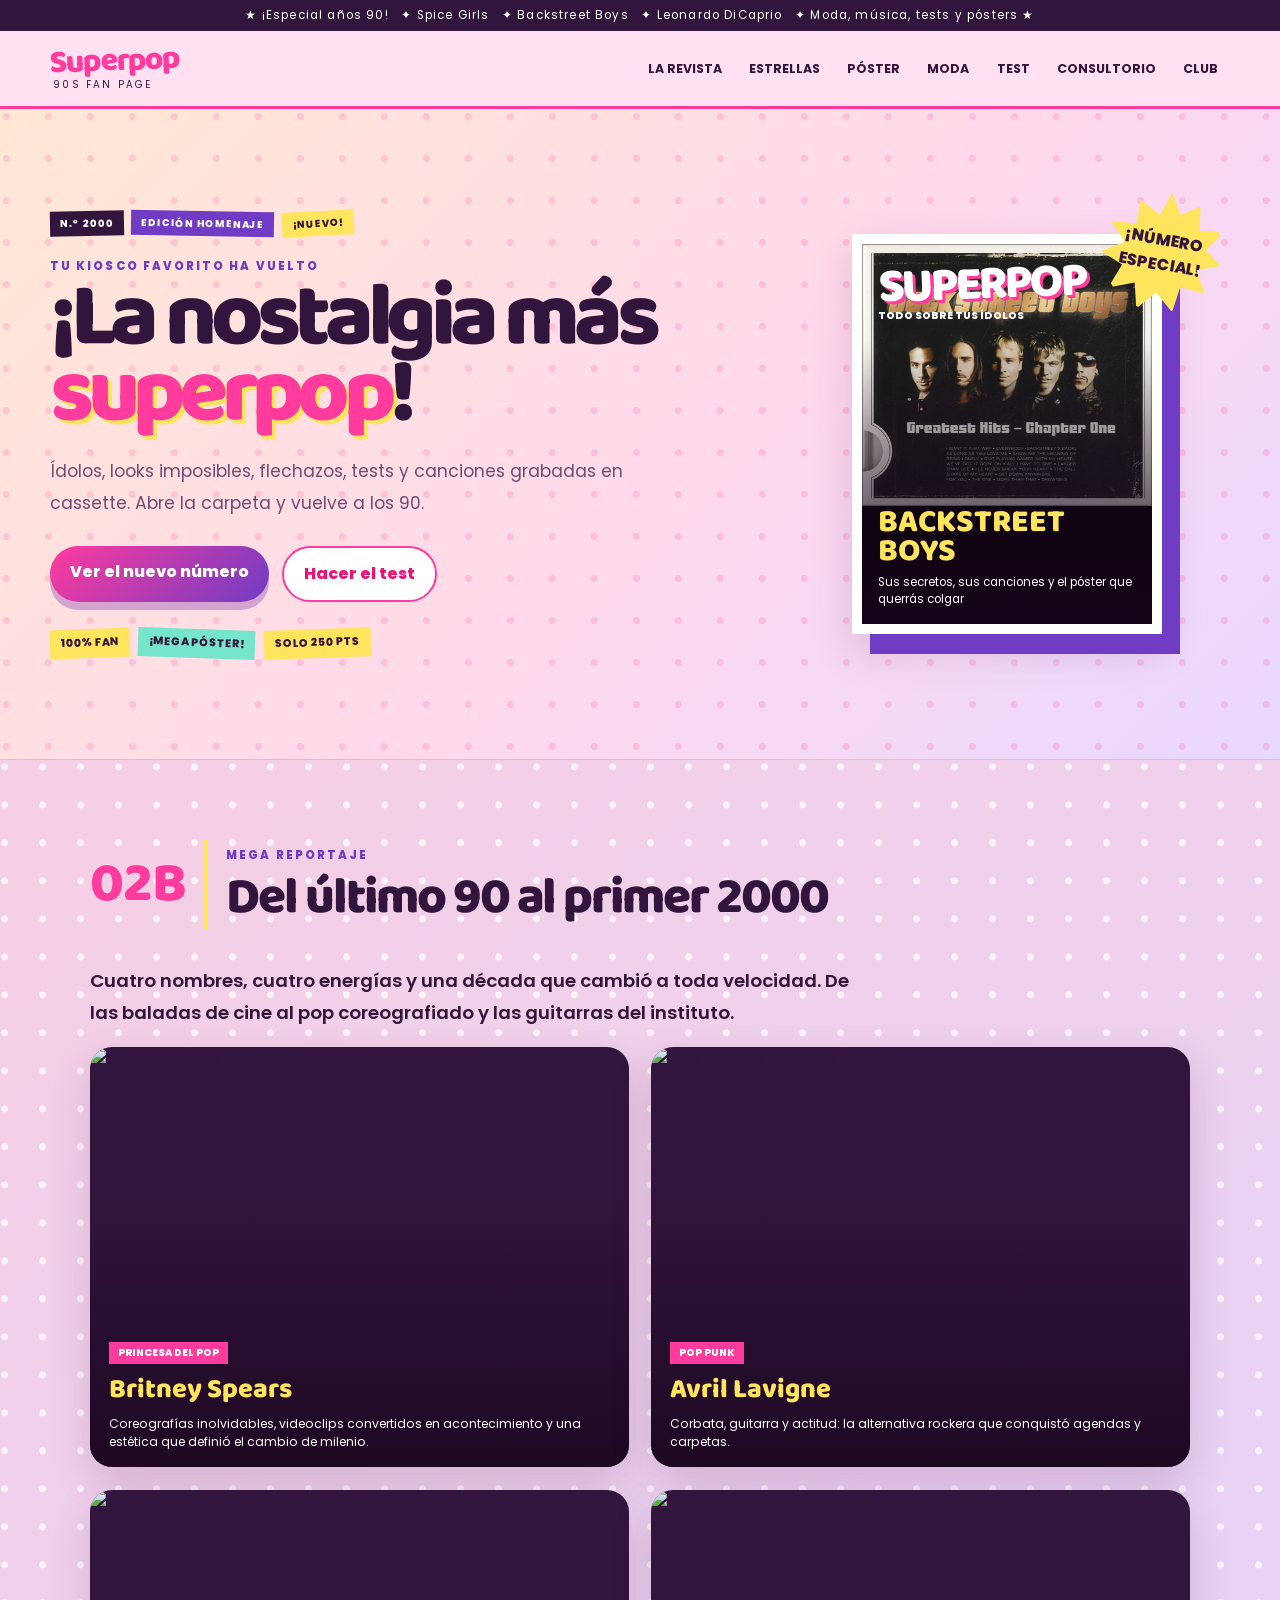
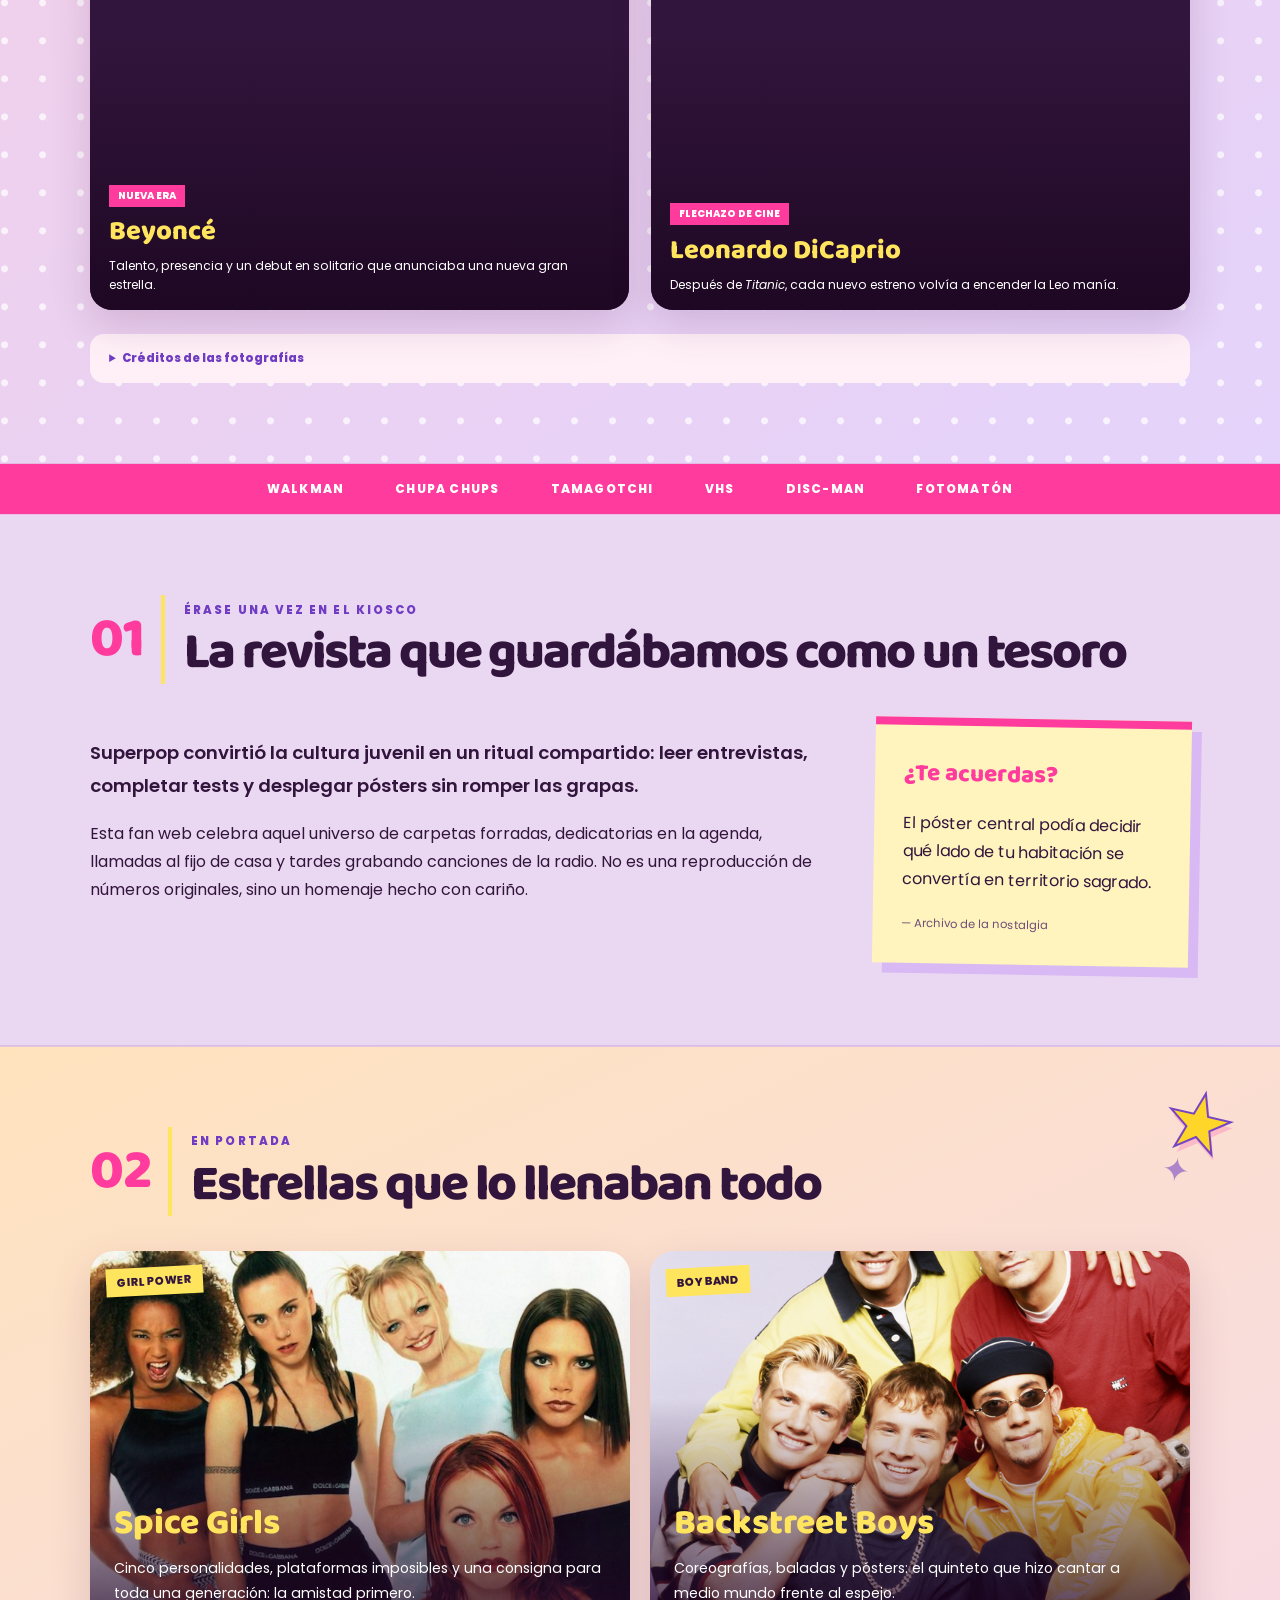
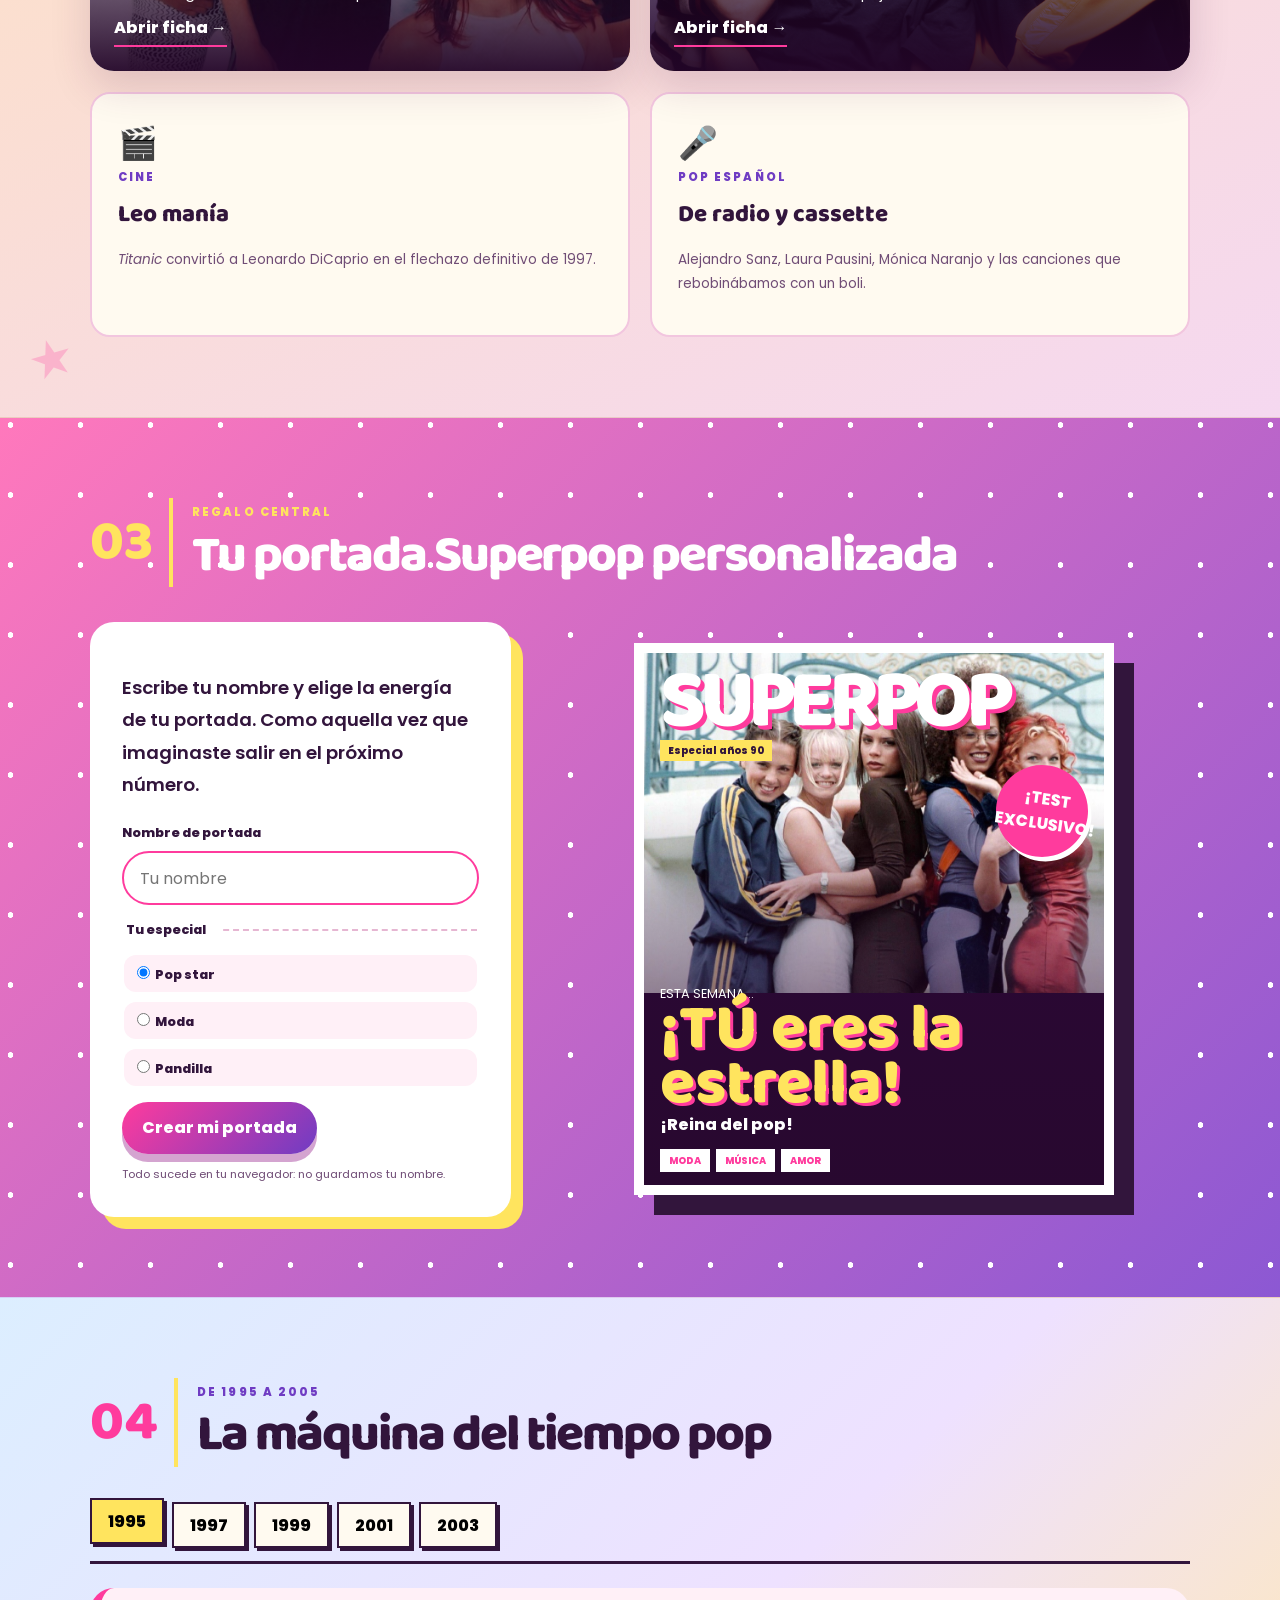
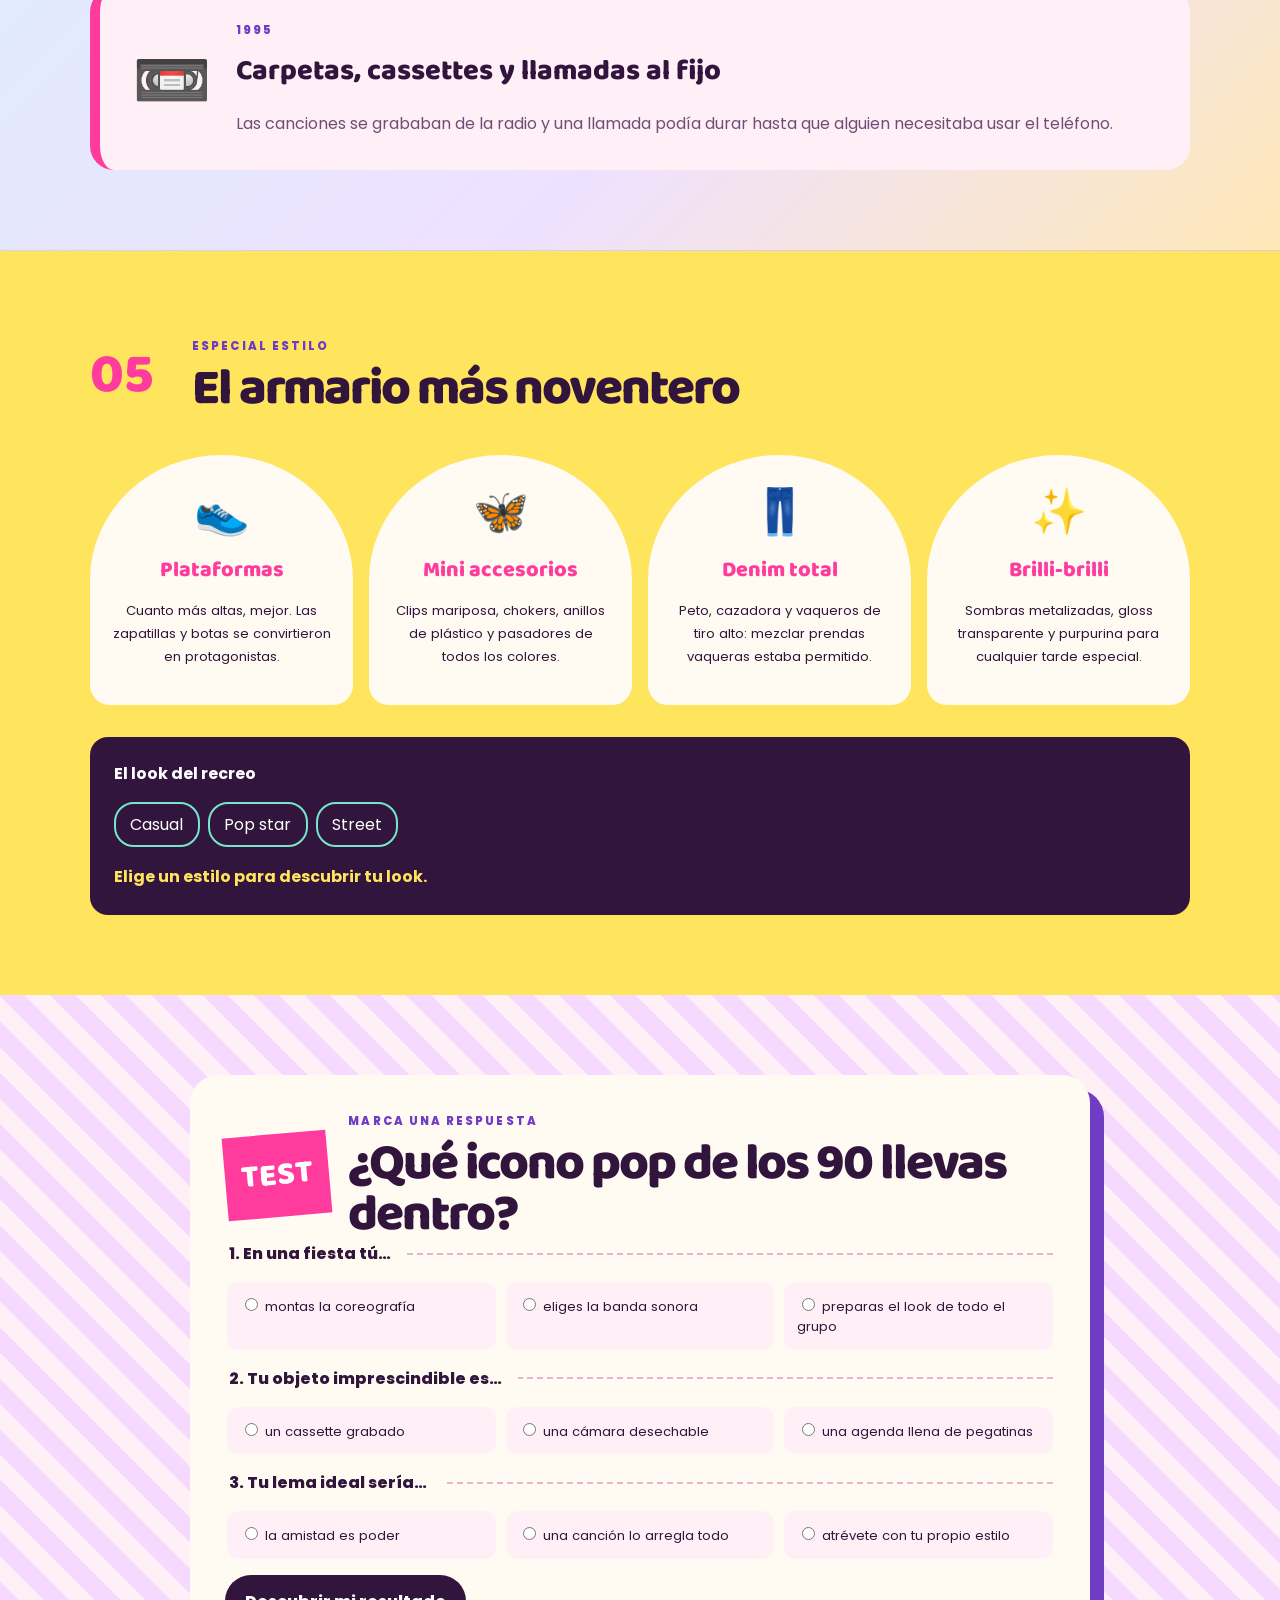
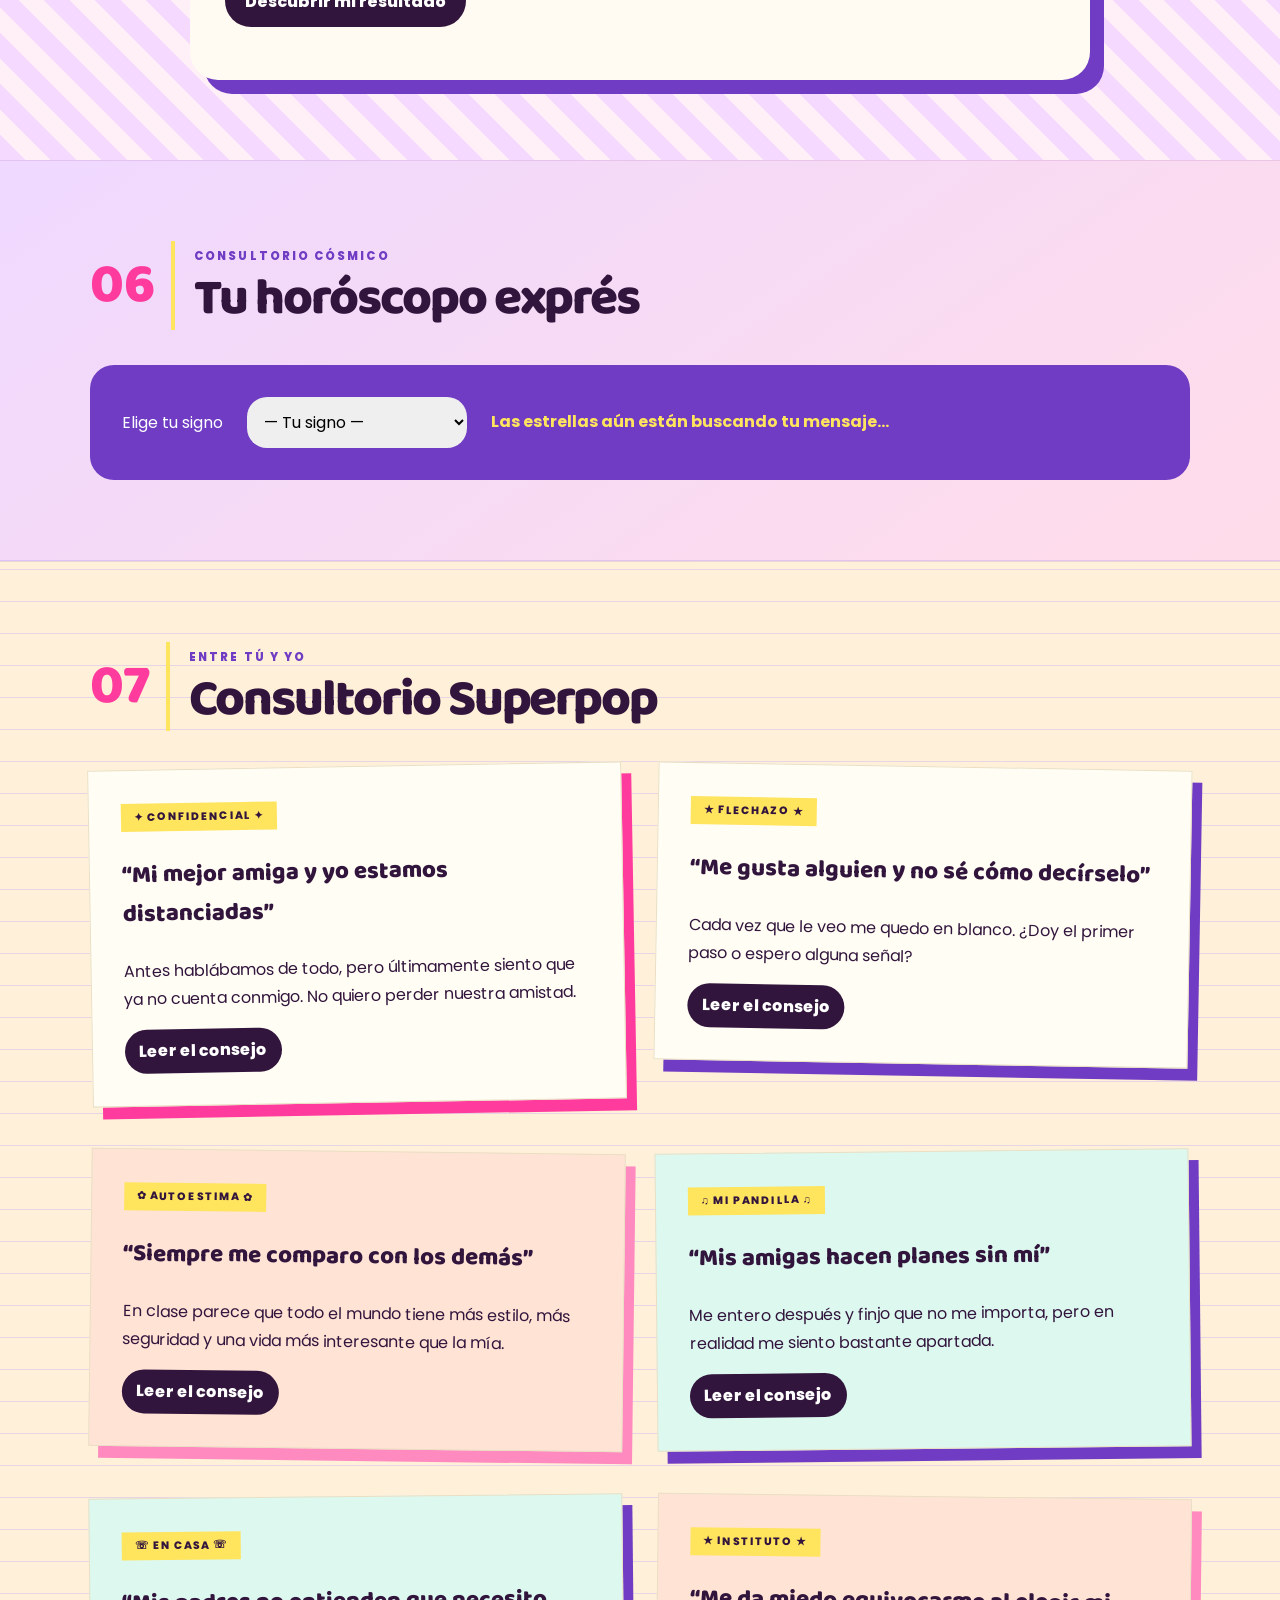
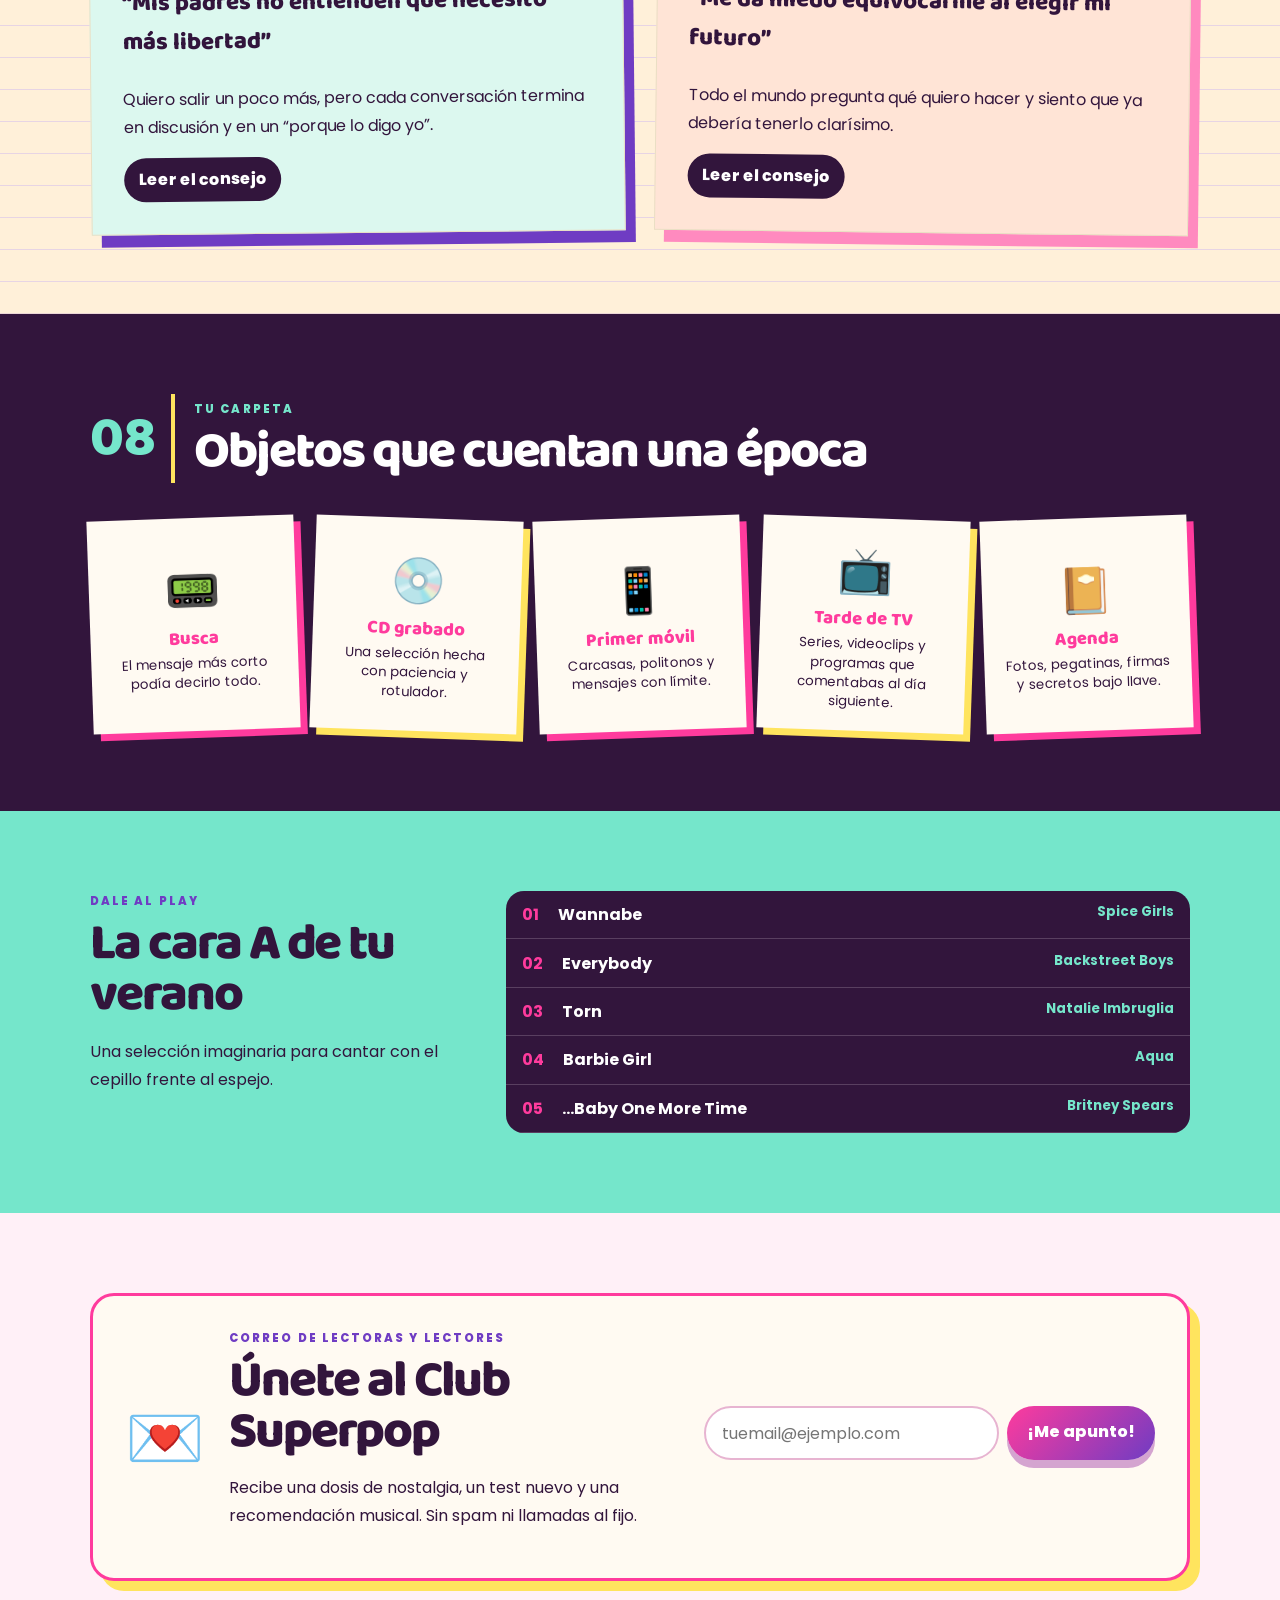
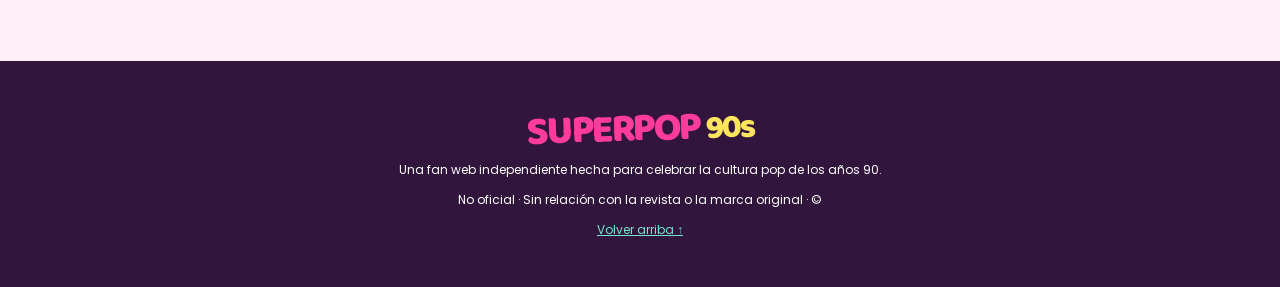
==== commit 59904671: "Equilibrar las dos portadas y reducir espacios vacíos" ====
--- a/index.html
+++ b/index.html
@@ -13,7 +13,7 @@
   <link rel="preconnect" href="https://fonts.googleapis.com">
   <link rel="preconnect" href="https://fonts.gstatic.com" crossorigin>
   <link href="https://fonts.googleapis.com/css2?family=Baloo+2:wght@600;700;800&family=Poppins:wght@400;500;600;700&display=swap" rel="stylesheet">
-  <link rel="stylesheet" href="style.css?v=20260722-10">
+  <link rel="stylesheet" href="style.css?v=20260722-11">
 </head>
 <body>
   <a class="skip-link" href="#contenido">Saltar al contenido</a>
@@ -168,6 +168,6 @@
   <footer><div class="footer-logo">SUPERPOP <small>90s</small></div><p>Una fan web independiente hecha para celebrar la cultura pop de los años 90.</p><p>No oficial · Sin relación con la revista o la marca original · © <span id="year"></span></p><a href="#inicio">Volver arriba ↑</a></footer>
 
   <dialog id="fact-dialog"><button class="dialog-close" aria-label="Cerrar">×</button><div id="dialog-content"></div></dialog>
-  <script src="script.js?v=20260722-10"></script>
+  <script src="script.js?v=20260722-11"></script>
 </body>
 </html>
--- a/style.css
+++ b/style.css
@@ -77,5 +77,6 @@
 .stars-section .section-heading:after{content:"✦";color:#6f3cc3;font-size:2.1rem;line-height:1;margin-left:auto;transform:rotate(10deg);opacity:.55}
 
 /* Fotos alternativas para que las dos apariciones de cada grupo sean distintas */
-.mock-cover{background-color:#080707;background-image:linear-gradient(0deg,rgba(20,3,24,.96) 0,rgba(20,3,24,.38) 48%,transparent 72%),url("bsb-cover-final.jpg");background-position:center,center top;background-size:100% 100%,100% auto;background-repeat:no-repeat}
-.personal-cover{background-color:#2b0836;background-image:linear-gradient(0deg,rgba(40,8,47,.98) 0,rgba(40,8,47,.35) 48%,transparent 70%),url("spicegirls-cover-final.jpg");background-position:center,center top;background-size:100% 100%,100% auto;background-repeat:no-repeat}
+.mock-cover{height:400px;background-color:#080707;background-image:linear-gradient(0deg,rgba(20,3,24,.96) 0,rgba(20,3,24,.34) 52%,transparent 74%),url("bsb-cover-final.jpg");background-position:center,center top;background-size:100% 100%,100% auto;background-repeat:no-repeat}
+.personal-cover{aspect-ratio:4/4.6;background-color:#2b0836;background-image:linear-gradient(0deg,rgba(40,8,47,.98) 0,rgba(40,8,47,.3) 52%,transparent 72%),url("spicegirls-cover-final.jpg");background-position:center,center top;background-size:100% 100%,auto 64%;background-repeat:no-repeat}
+.personal-cover .personal-headline{bottom:3rem}
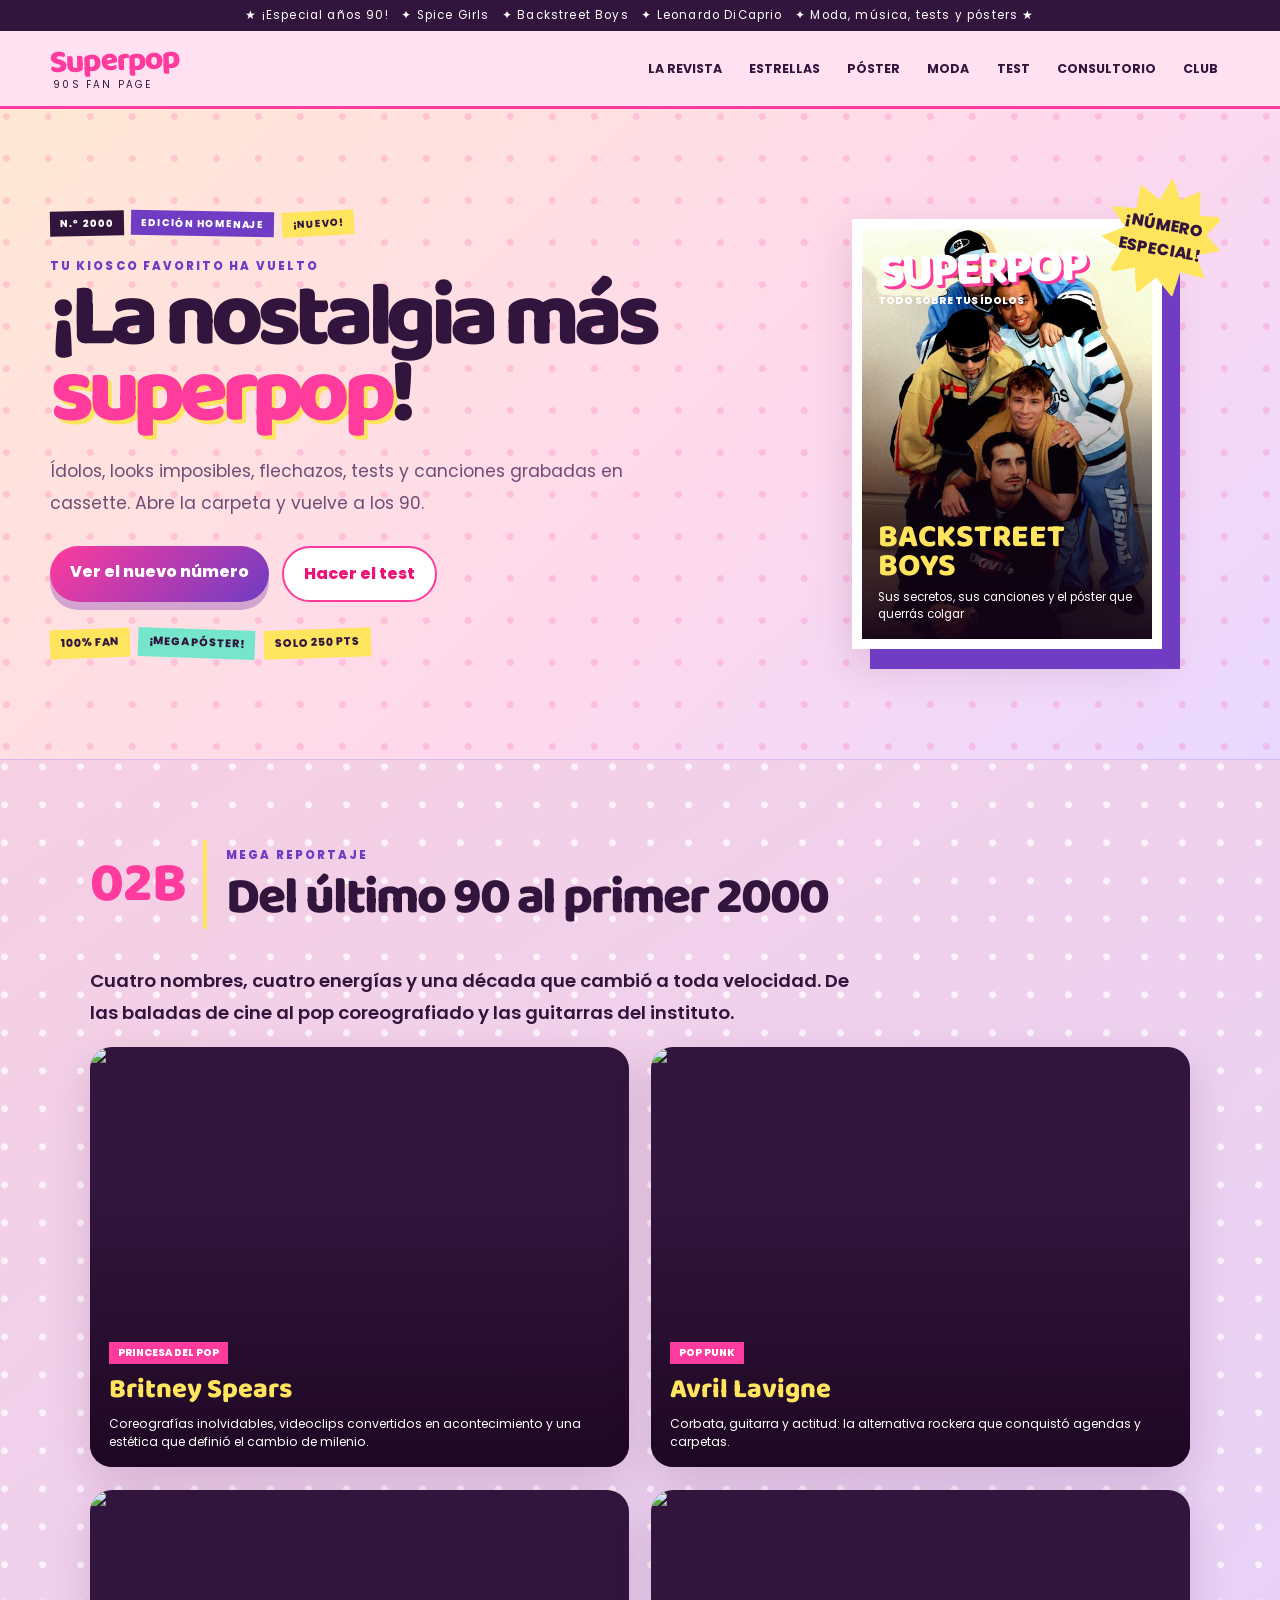
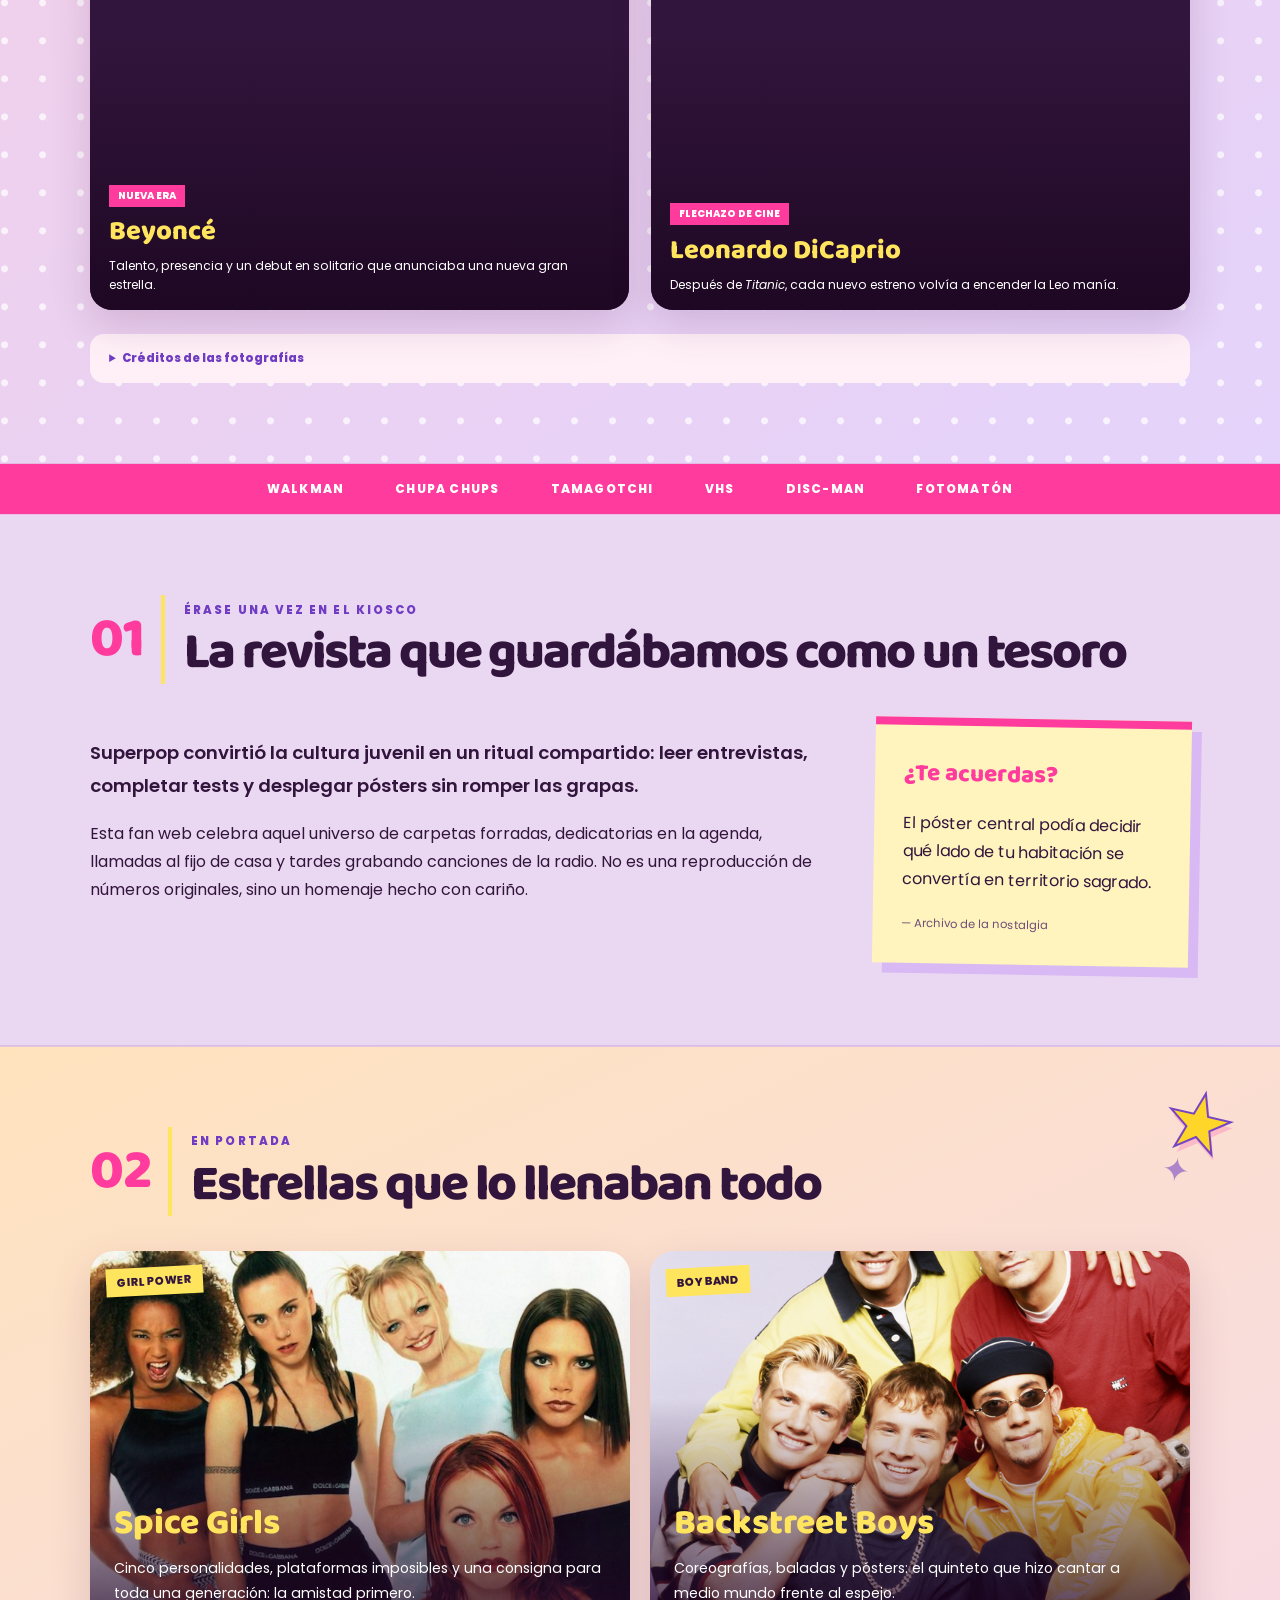
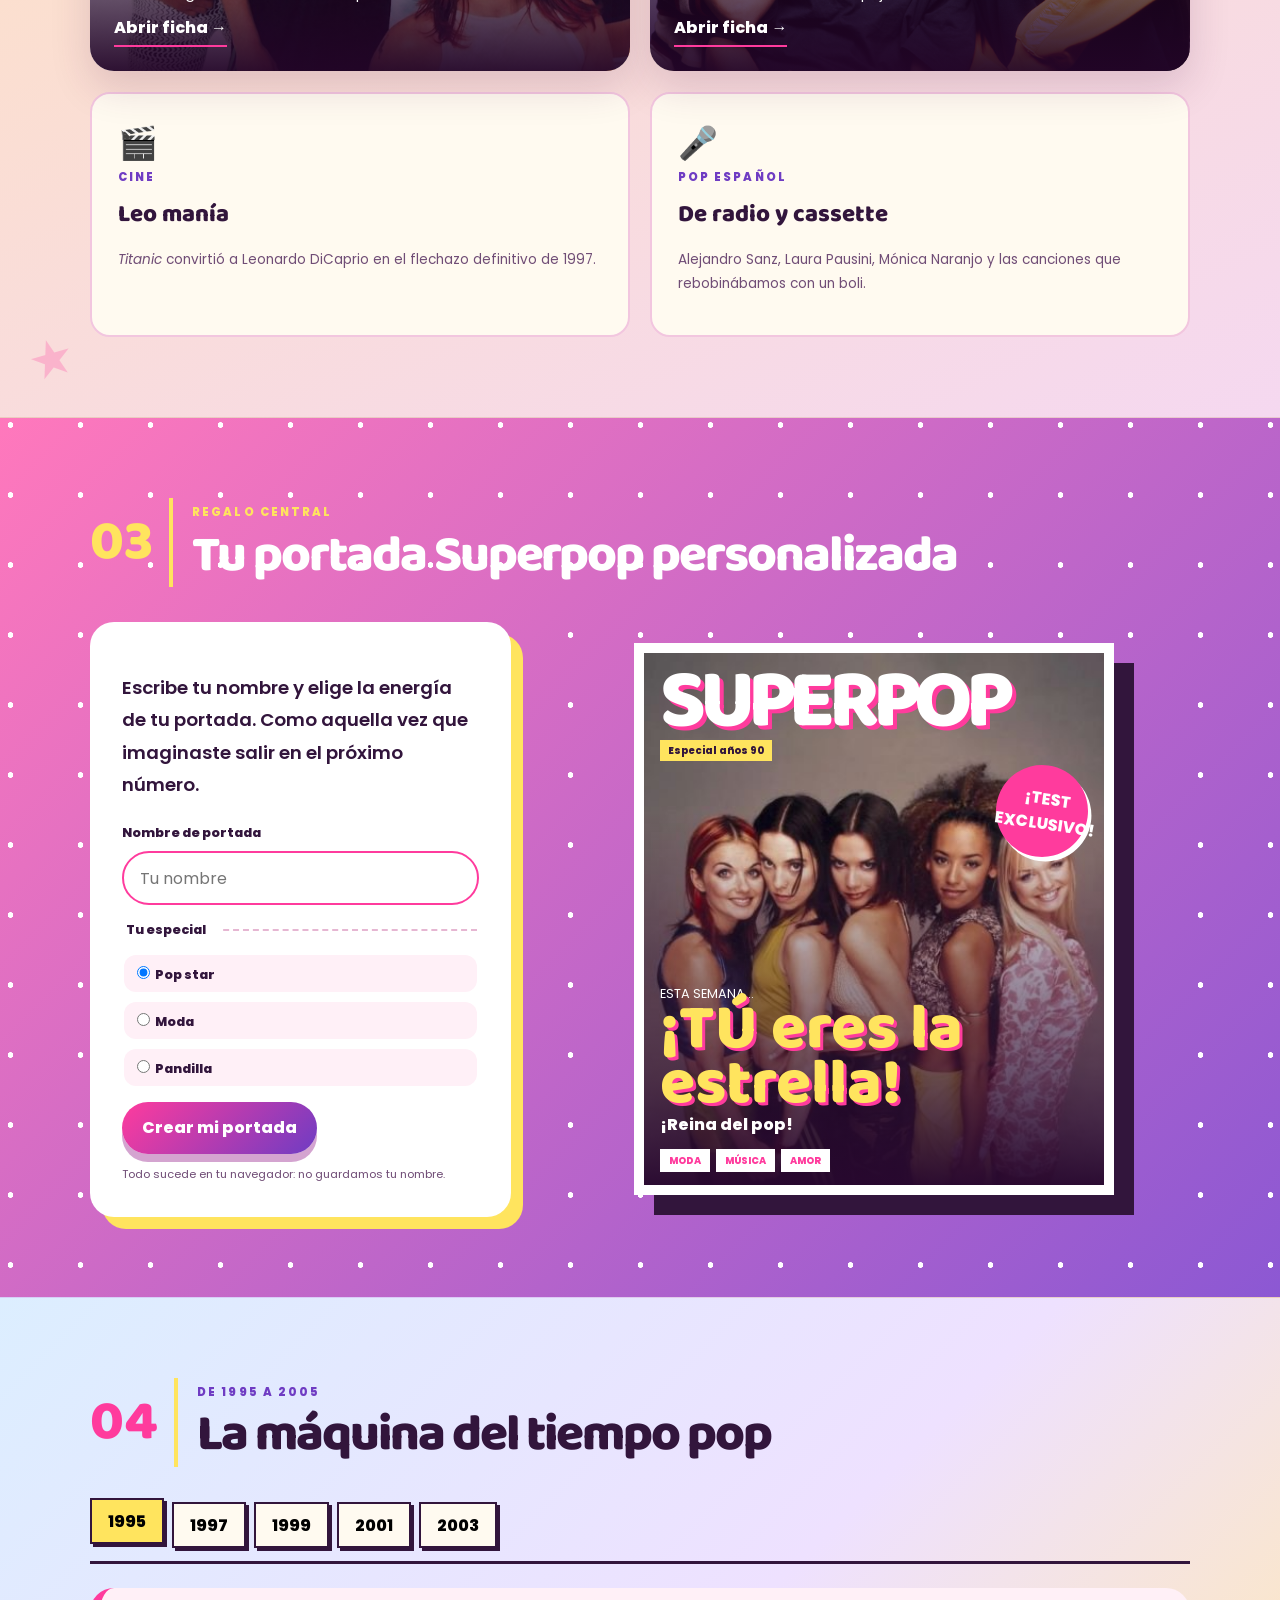
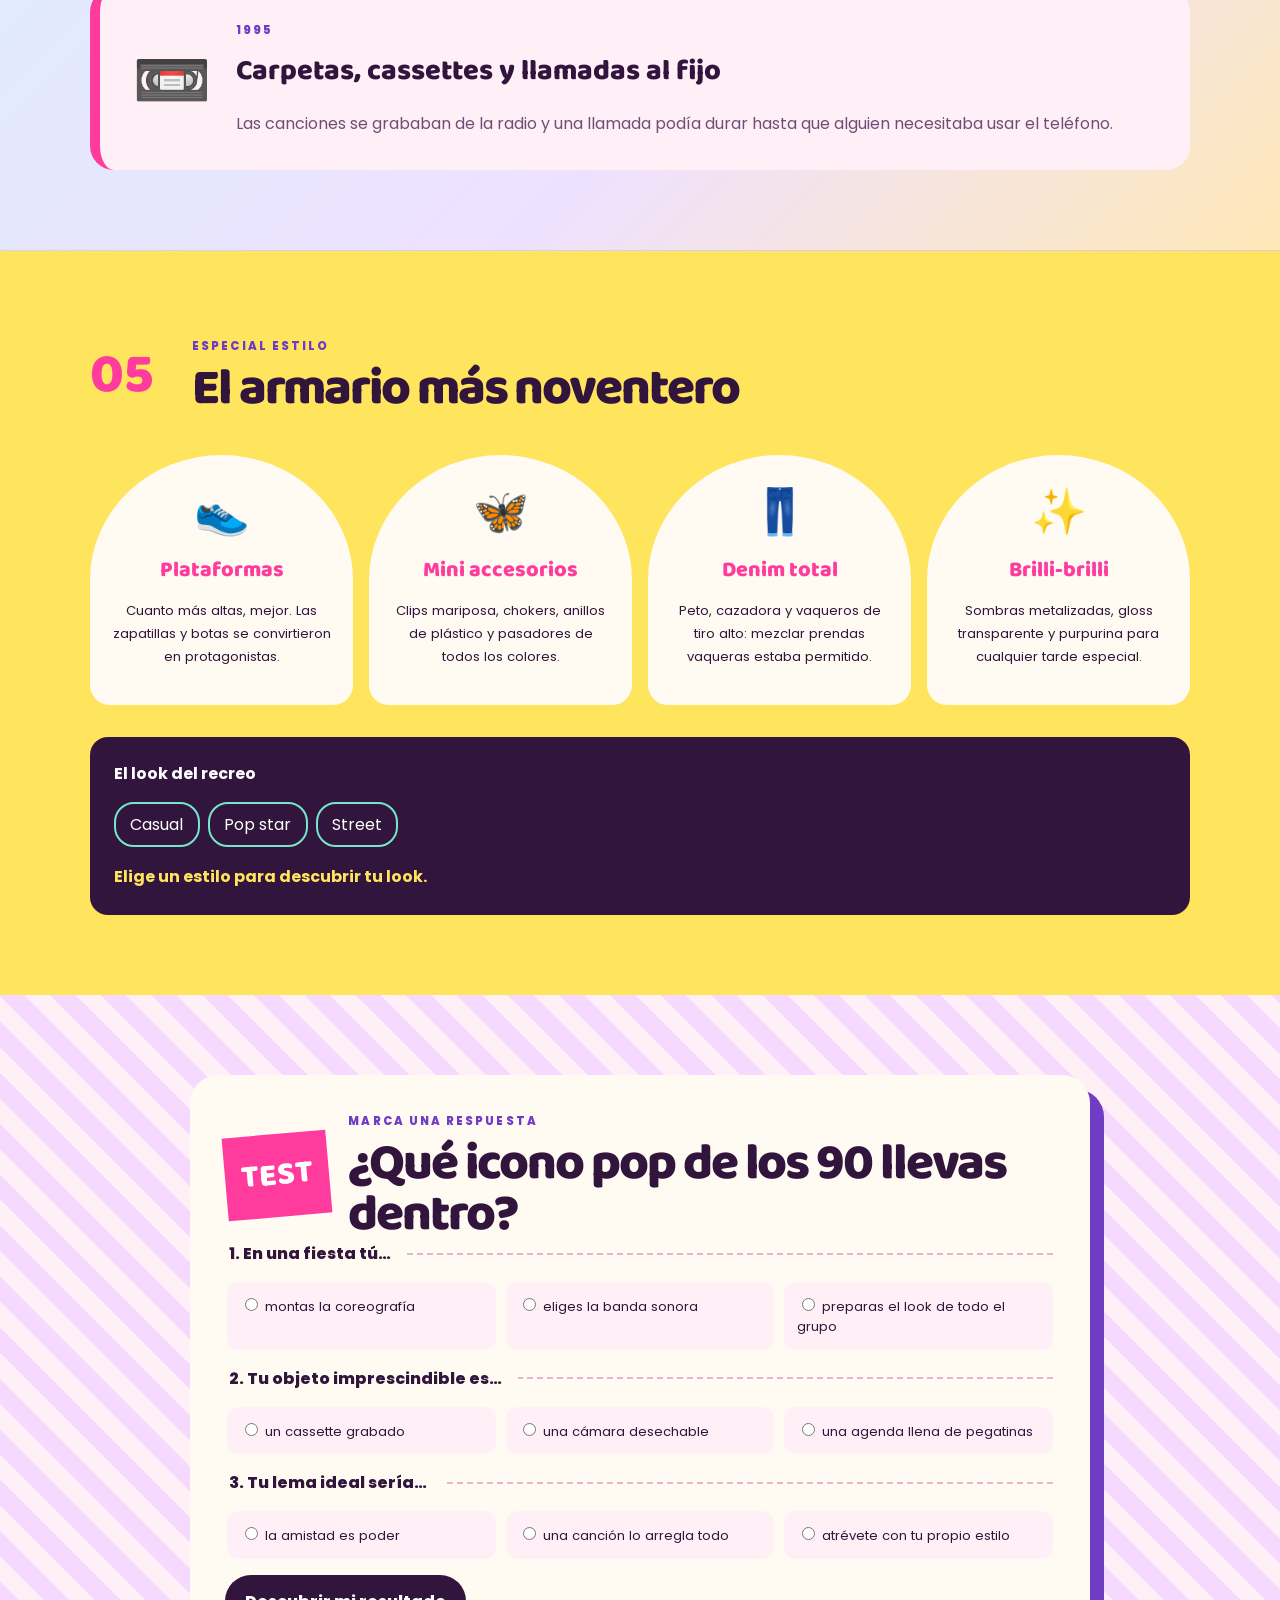
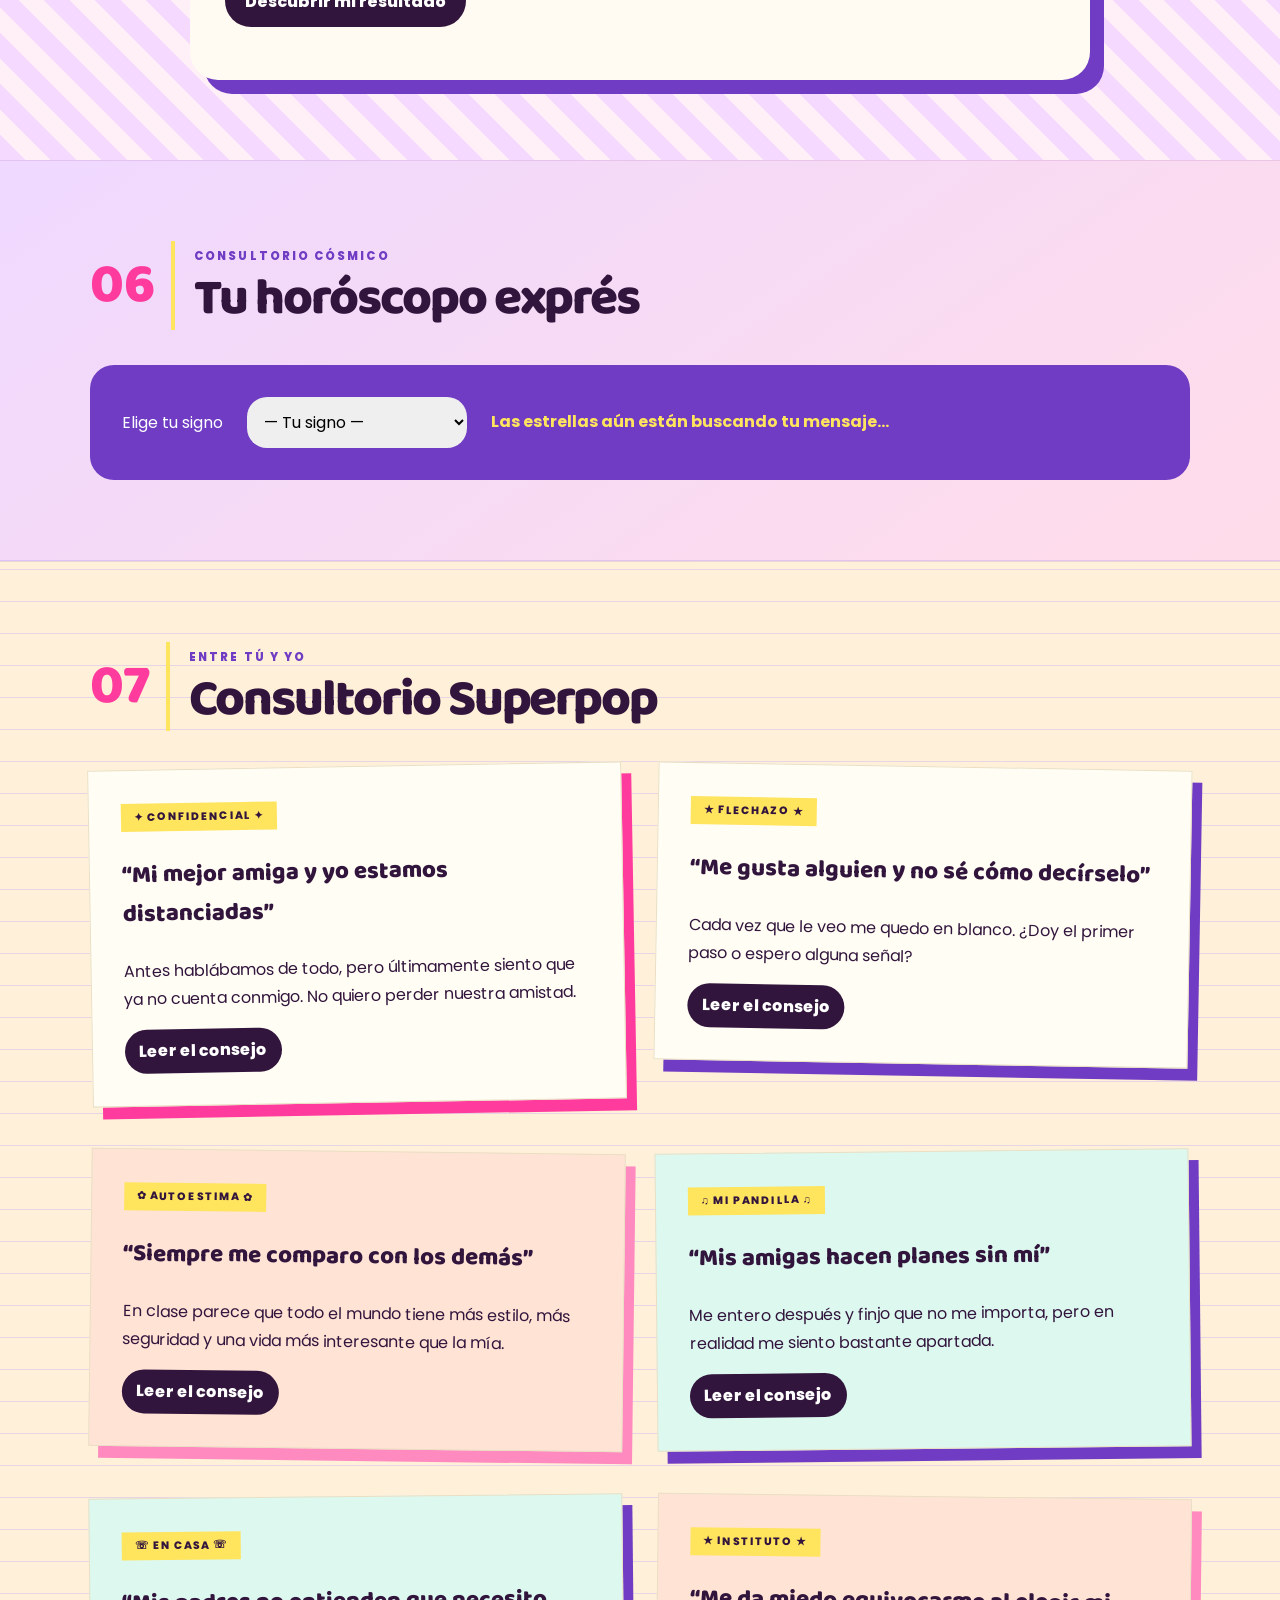
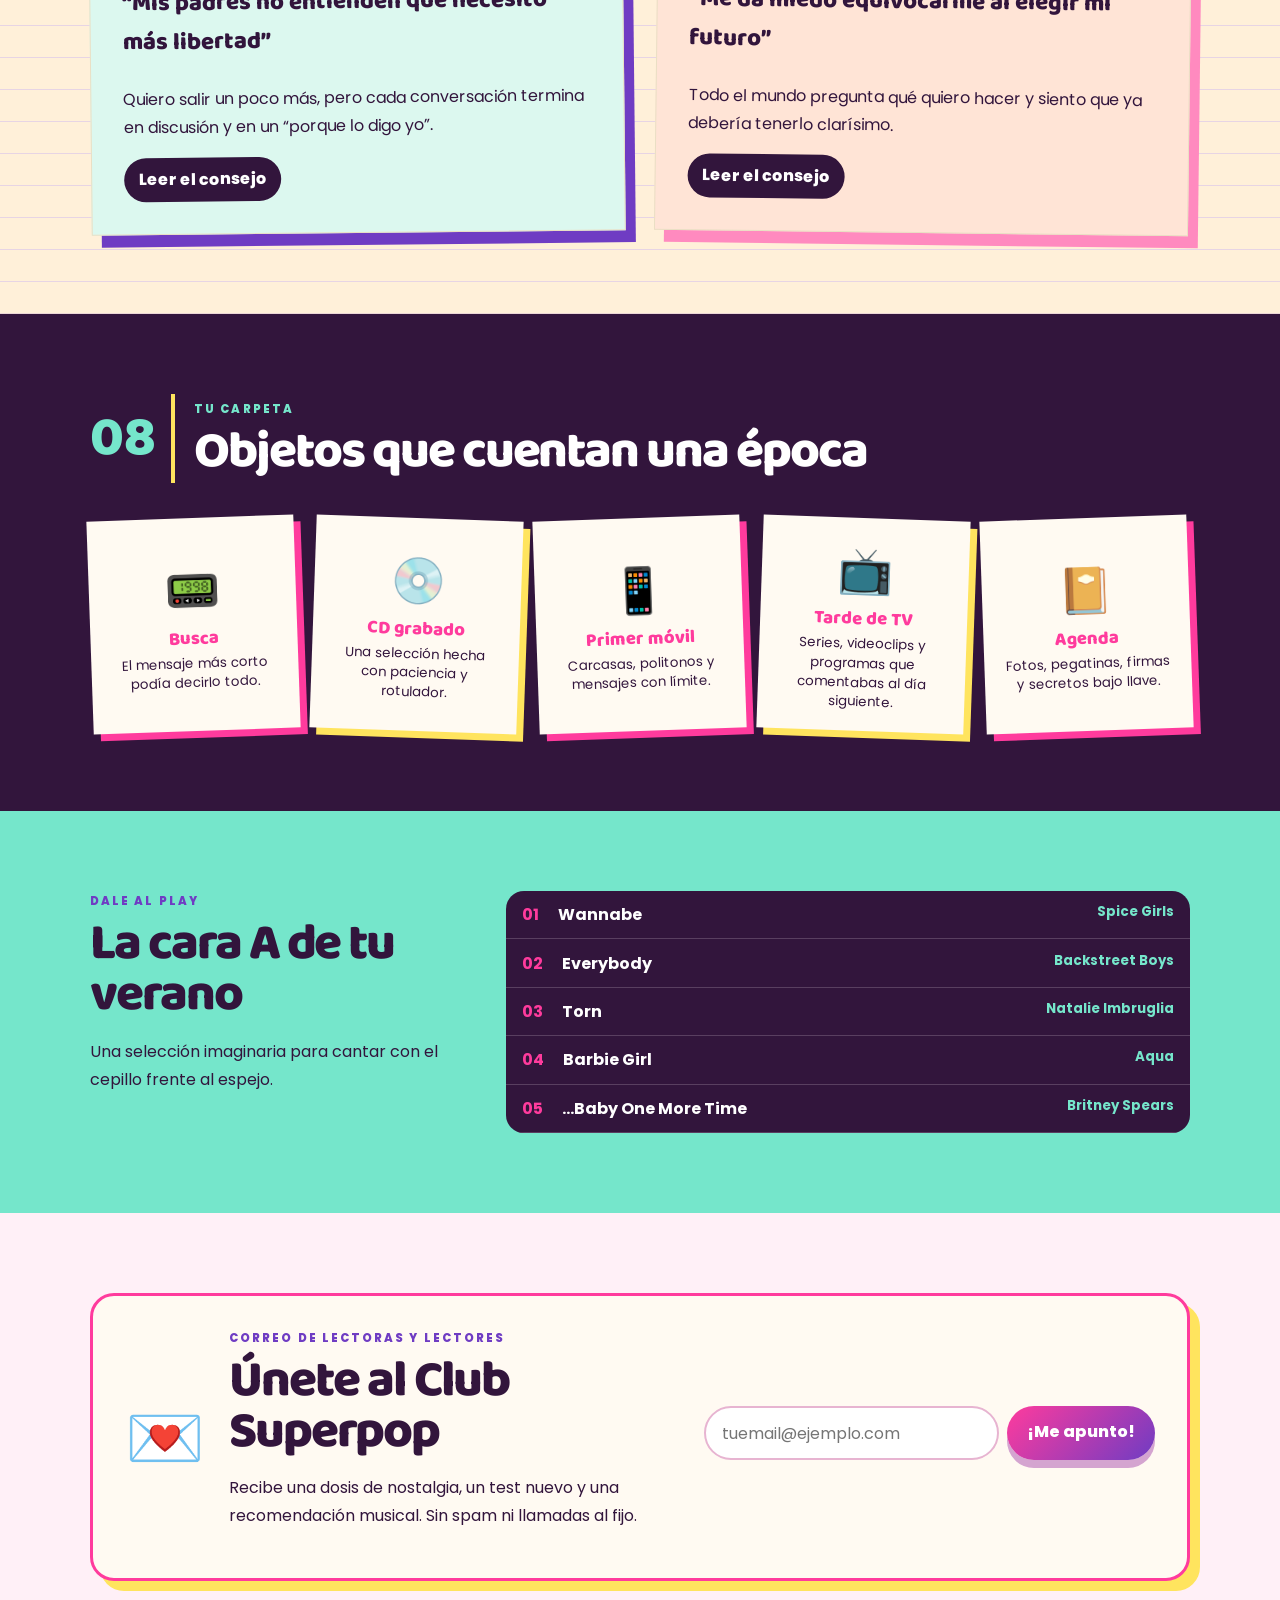
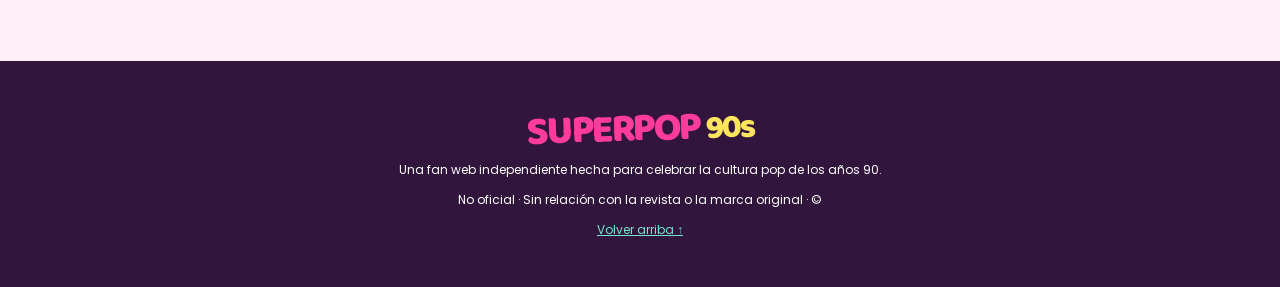
==== commit 27ce50ee: "Mejorar las portadas con fotos correctas y a sangre" ====
--- a/index.html
+++ b/index.html
@@ -13,7 +13,7 @@
   <link rel="preconnect" href="https://fonts.googleapis.com">
   <link rel="preconnect" href="https://fonts.gstatic.com" crossorigin>
   <link href="https://fonts.googleapis.com/css2?family=Baloo+2:wght@600;700;800&family=Poppins:wght@400;500;600;700&display=swap" rel="stylesheet">
-  <link rel="stylesheet" href="style.css?v=20260722-11">
+  <link rel="stylesheet" href="style.css?v=20260722-12">
 </head>
 <body>
   <a class="skip-link" href="#contenido">Saltar al contenido</a>
@@ -59,7 +59,7 @@
         <article class="pop-profile"><img src="images/beyonce-2003.jpg" alt="Beyoncé actuando en 2003" loading="lazy"><div><span class="profile-tag">Nueva era</span><h3>Beyoncé</h3><p>Talento, presencia y un debut en solitario que anunciaba una nueva gran estrella.</p></div></article>
         <article class="pop-profile wide"><img src="images/leo-2000.jpg" alt="Leonardo DiCaprio durante una rueda de prensa en 2000" loading="lazy"><div><span class="profile-tag">Flechazo de cine</span><h3>Leonardo DiCaprio</h3><p>Después de <em>Titanic</em>, cada nuevo estreno volvía a encender la Leo manía.</p></div></article>
       </div>
-      <details class="photo-credits"><summary>Créditos de las fotografías</summary><p>Imágenes procedentes de Wikimedia Commons: Britney Spears (U.S. Navy, dominio público), Avril Lavigne en 2002, Leonardo DiCaprio (Jaud, CC BY-SA 3.0) y Beyoncé en 2003 (Roger Woolman, CC BY 3.0). Imagen de Spice Girls en Cannes, 1997: PA Images, vía The Independent. Portada de Backstreet Boys: material promocional de Jive/Zomba, vía archivo musical. Las fotografías principales de ambos grupos pertenecen al archivo aportado originalmente al proyecto.</p></details>
+      <details class="photo-credits"><summary>Créditos de las fotografías</summary><p>Imágenes procedentes de Wikimedia Commons: Britney Spears (U.S. Navy, dominio público), Avril Lavigne en 2002, Leonardo DiCaprio (Jaud, CC BY-SA 3.0) y Beyoncé en 2003 (Roger Woolman, CC BY 3.0). Portada alternativa de Spice Girls: fotografía promocional de 1997, vía Music Musings &amp; Such. Portada alternativa de Backstreet Boys: fotografía de 1997 (Reuters/NTB Scanpix), vía Dagbladet. Las fotografías principales de ambos grupos pertenecen al archivo aportado originalmente al proyecto.</p></details>
     </section>
 
     <section class="marquee-strip"><span>WALKMAN</span><span>CHUPA CHUPS</span><span>TAMAGOTCHI</span><span>VHS</span><span>DISC-MAN</span><span>FOTOMATÓN</span></section>
@@ -168,6 +168,6 @@
   <footer><div class="footer-logo">SUPERPOP <small>90s</small></div><p>Una fan web independiente hecha para celebrar la cultura pop de los años 90.</p><p>No oficial · Sin relación con la revista o la marca original · © <span id="year"></span></p><a href="#inicio">Volver arriba ↑</a></footer>
 
   <dialog id="fact-dialog"><button class="dialog-close" aria-label="Cerrar">×</button><div id="dialog-content"></div></dialog>
-  <script src="script.js?v=20260722-11"></script>
+  <script src="script.js?v=20260722-12"></script>
 </body>
 </html>
--- a/style.css
+++ b/style.css
@@ -77,6 +77,6 @@
 .stars-section .section-heading:after{content:"✦";color:#6f3cc3;font-size:2.1rem;line-height:1;margin-left:auto;transform:rotate(10deg);opacity:.55}
 
 /* Fotos alternativas para que las dos apariciones de cada grupo sean distintas */
-.mock-cover{height:400px;background-color:#080707;background-image:linear-gradient(0deg,rgba(20,3,24,.96) 0,rgba(20,3,24,.34) 52%,transparent 74%),url("bsb-cover-final.jpg");background-position:center,center top;background-size:100% 100%,100% auto;background-repeat:no-repeat}
-.personal-cover{aspect-ratio:4/4.6;background-color:#2b0836;background-image:linear-gradient(0deg,rgba(40,8,47,.98) 0,rgba(40,8,47,.3) 52%,transparent 72%),url("spicegirls-cover-final.jpg");background-position:center,center top;background-size:100% 100%,auto 64%;background-repeat:no-repeat}
+.mock-cover{height:430px;background-color:#080707;background-image:linear-gradient(0deg,rgba(20,3,24,.96) 0,rgba(20,3,24,.28) 48%,transparent 70%),url("bsb-portrait-final.webp");background-position:center,center 34%;background-size:100% 100%,cover;background-repeat:no-repeat}
+.personal-cover{aspect-ratio:4/4.6;background-color:#2b0836;background-image:linear-gradient(0deg,rgba(40,8,47,.98) 0,rgba(40,8,47,.3) 50%,transparent 70%),url("spicegirls-portrait-final.jpg");background-position:center,center 28%;background-size:100% 100%,cover;background-repeat:no-repeat}
 .personal-cover .personal-headline{bottom:3rem}
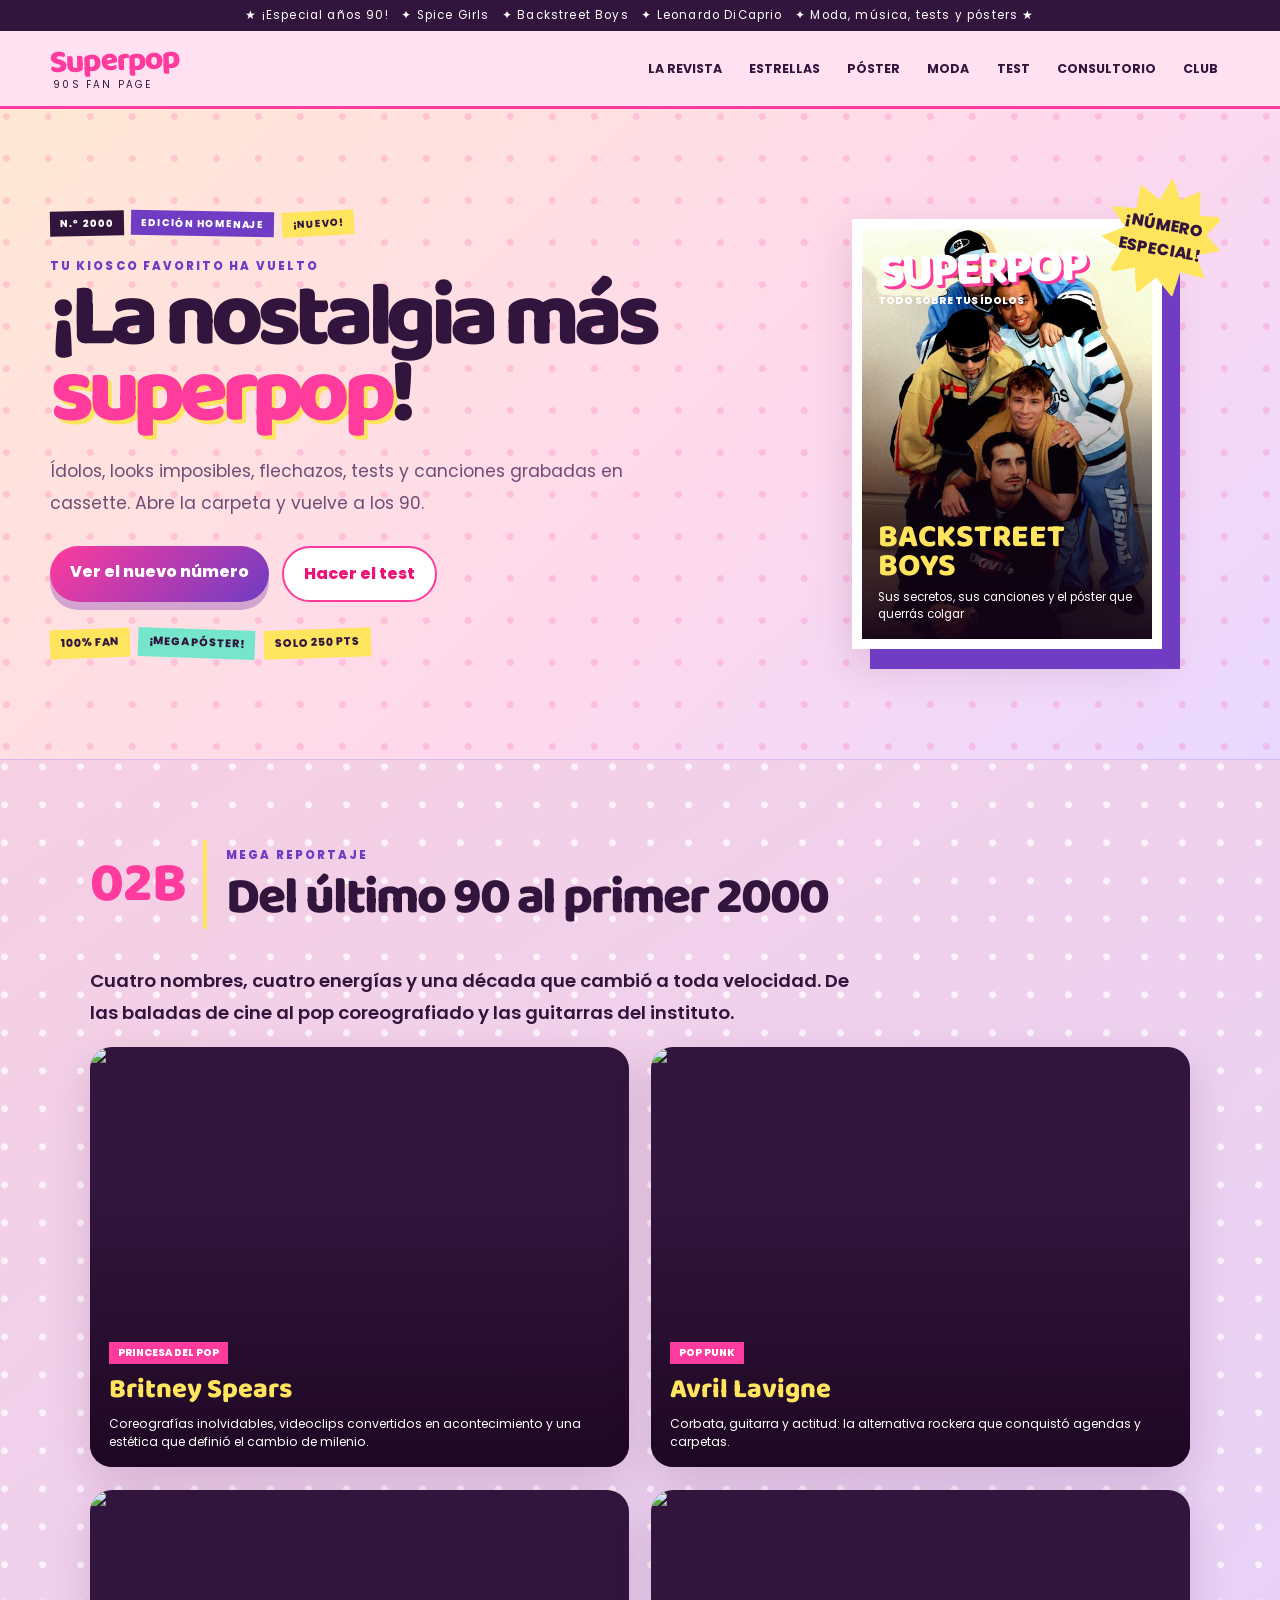
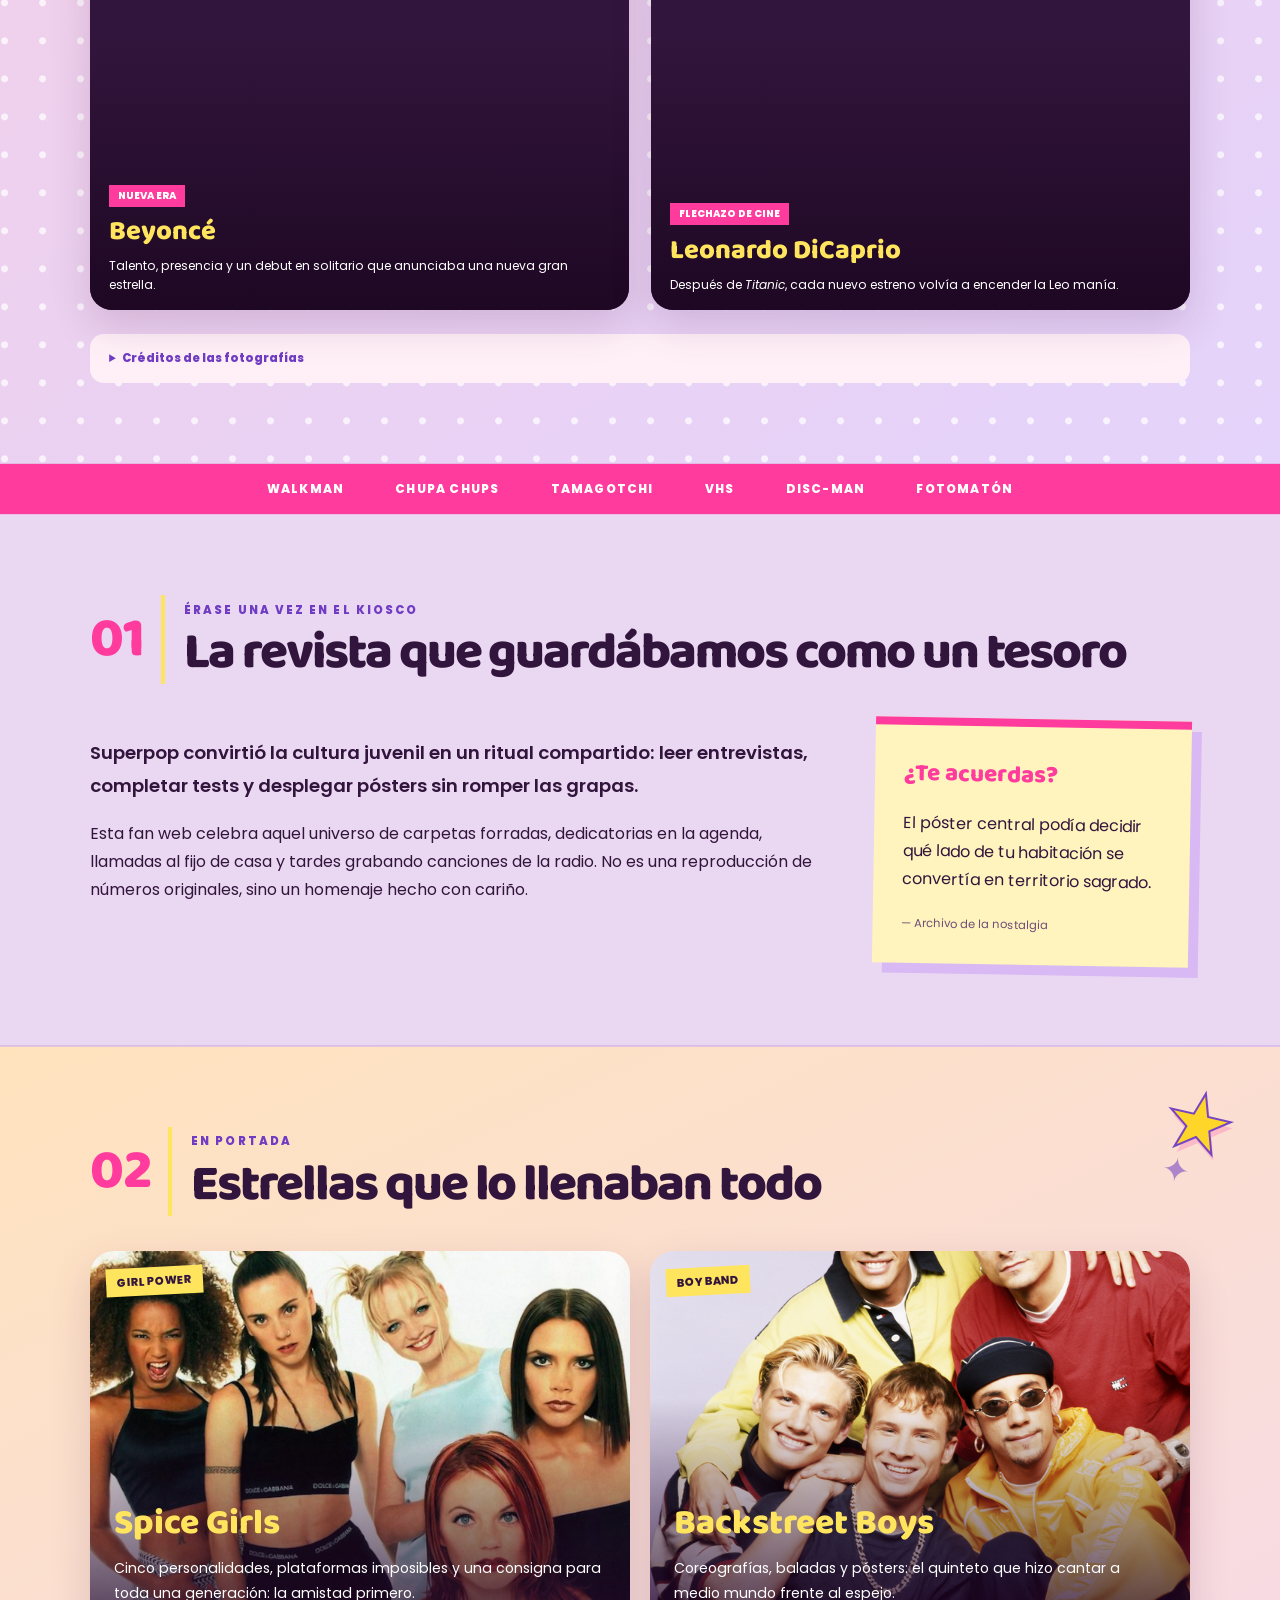
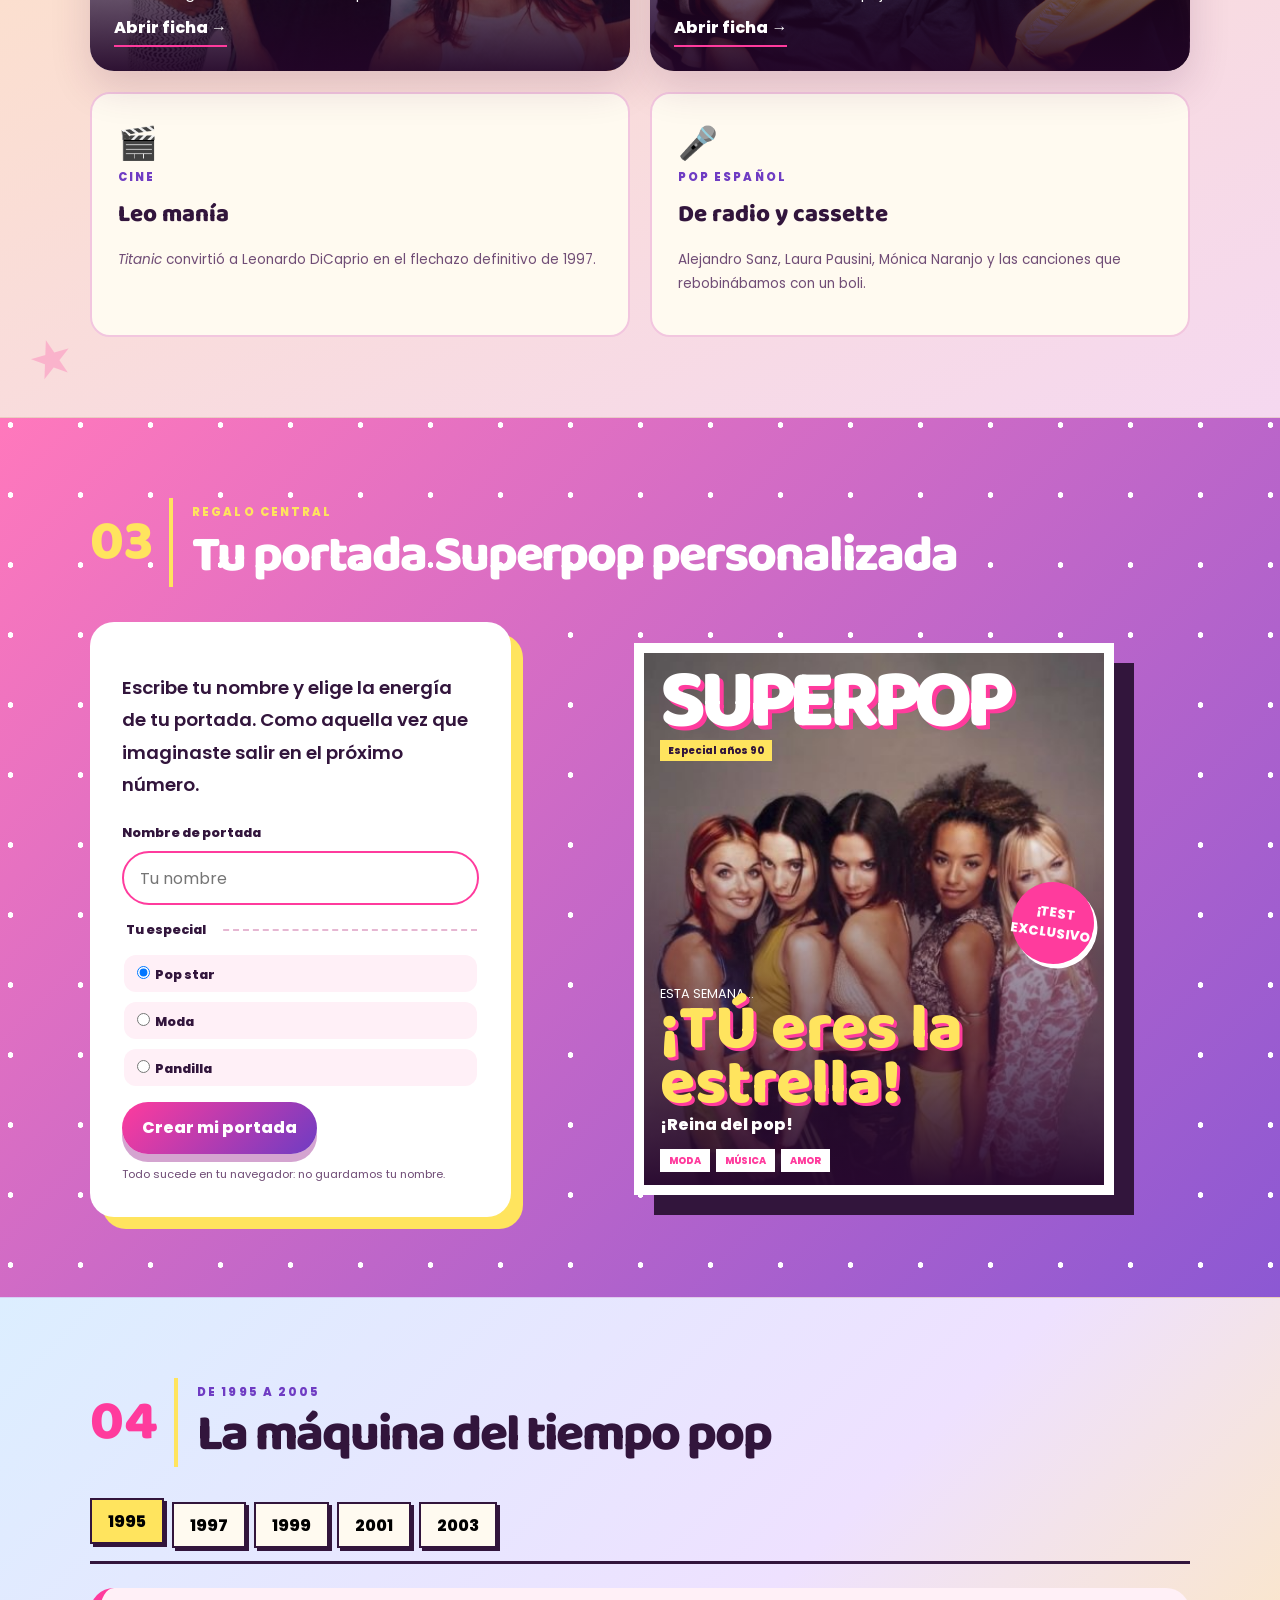
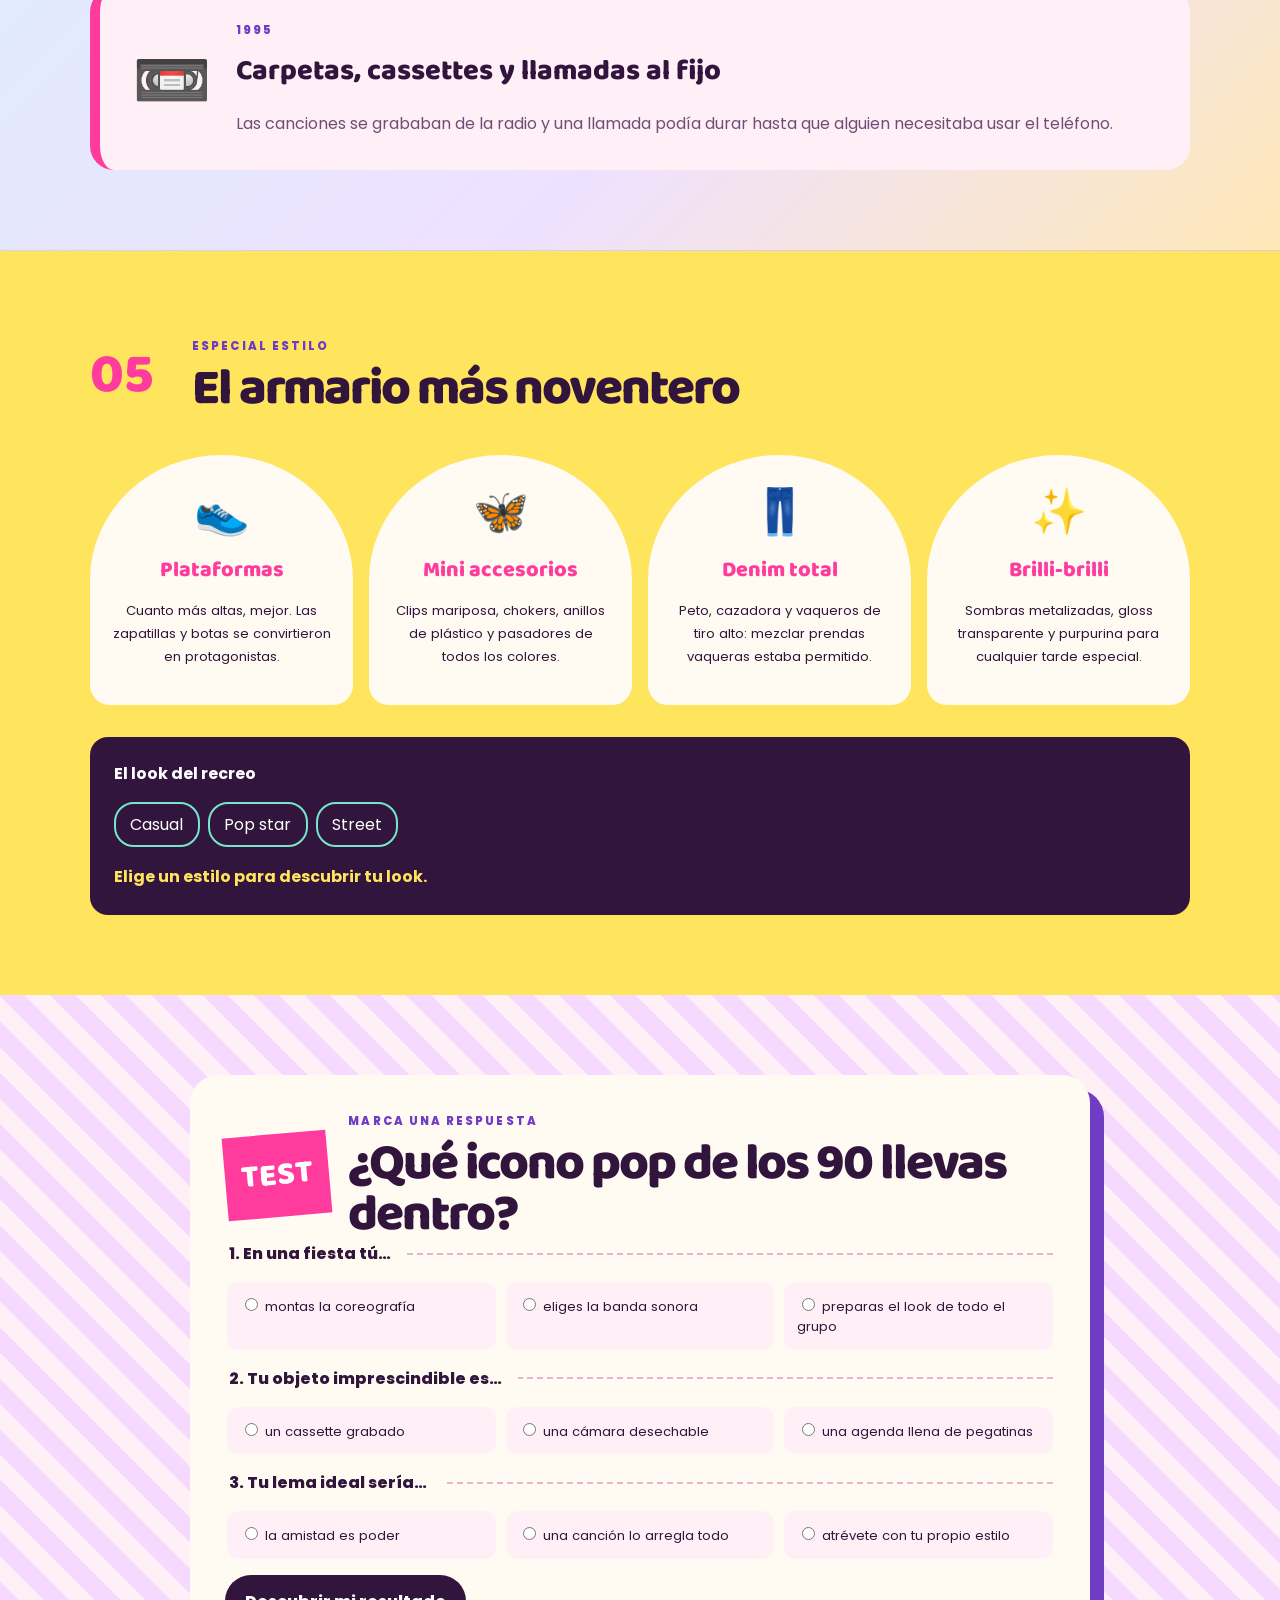
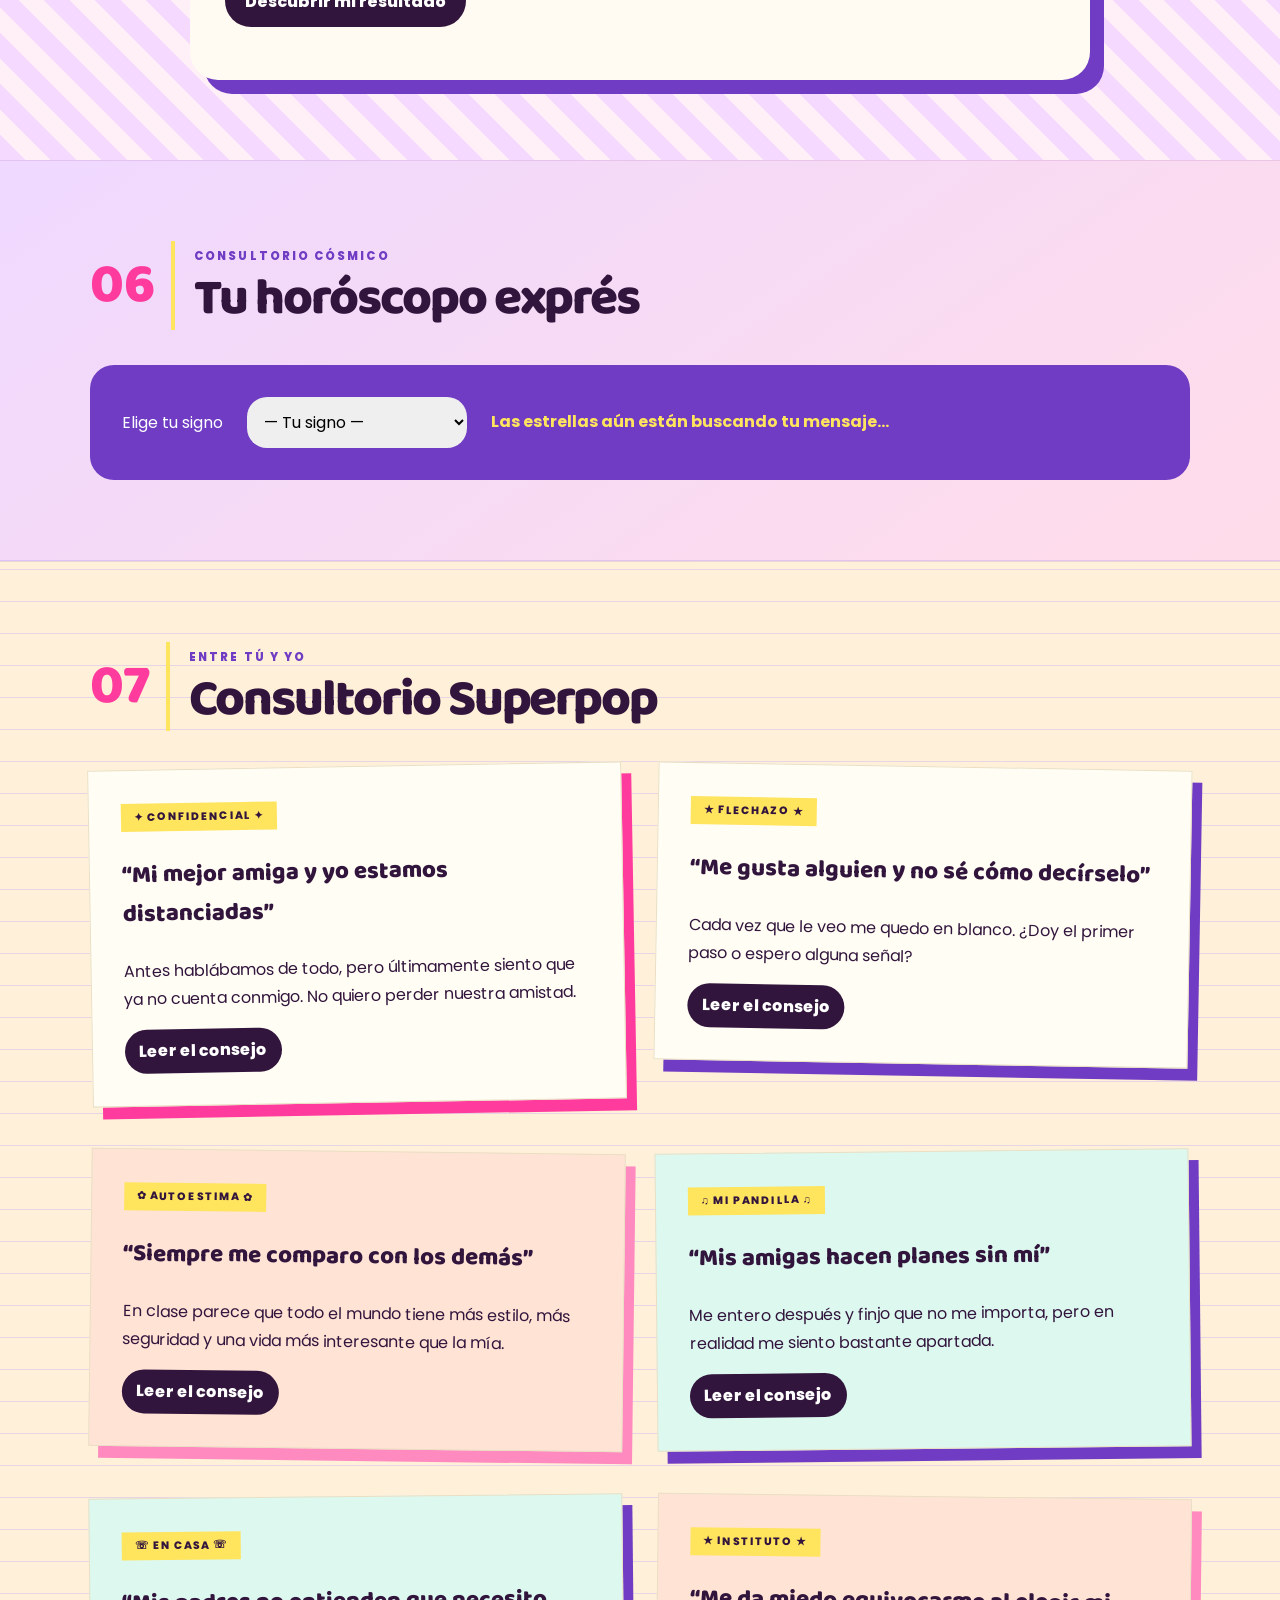
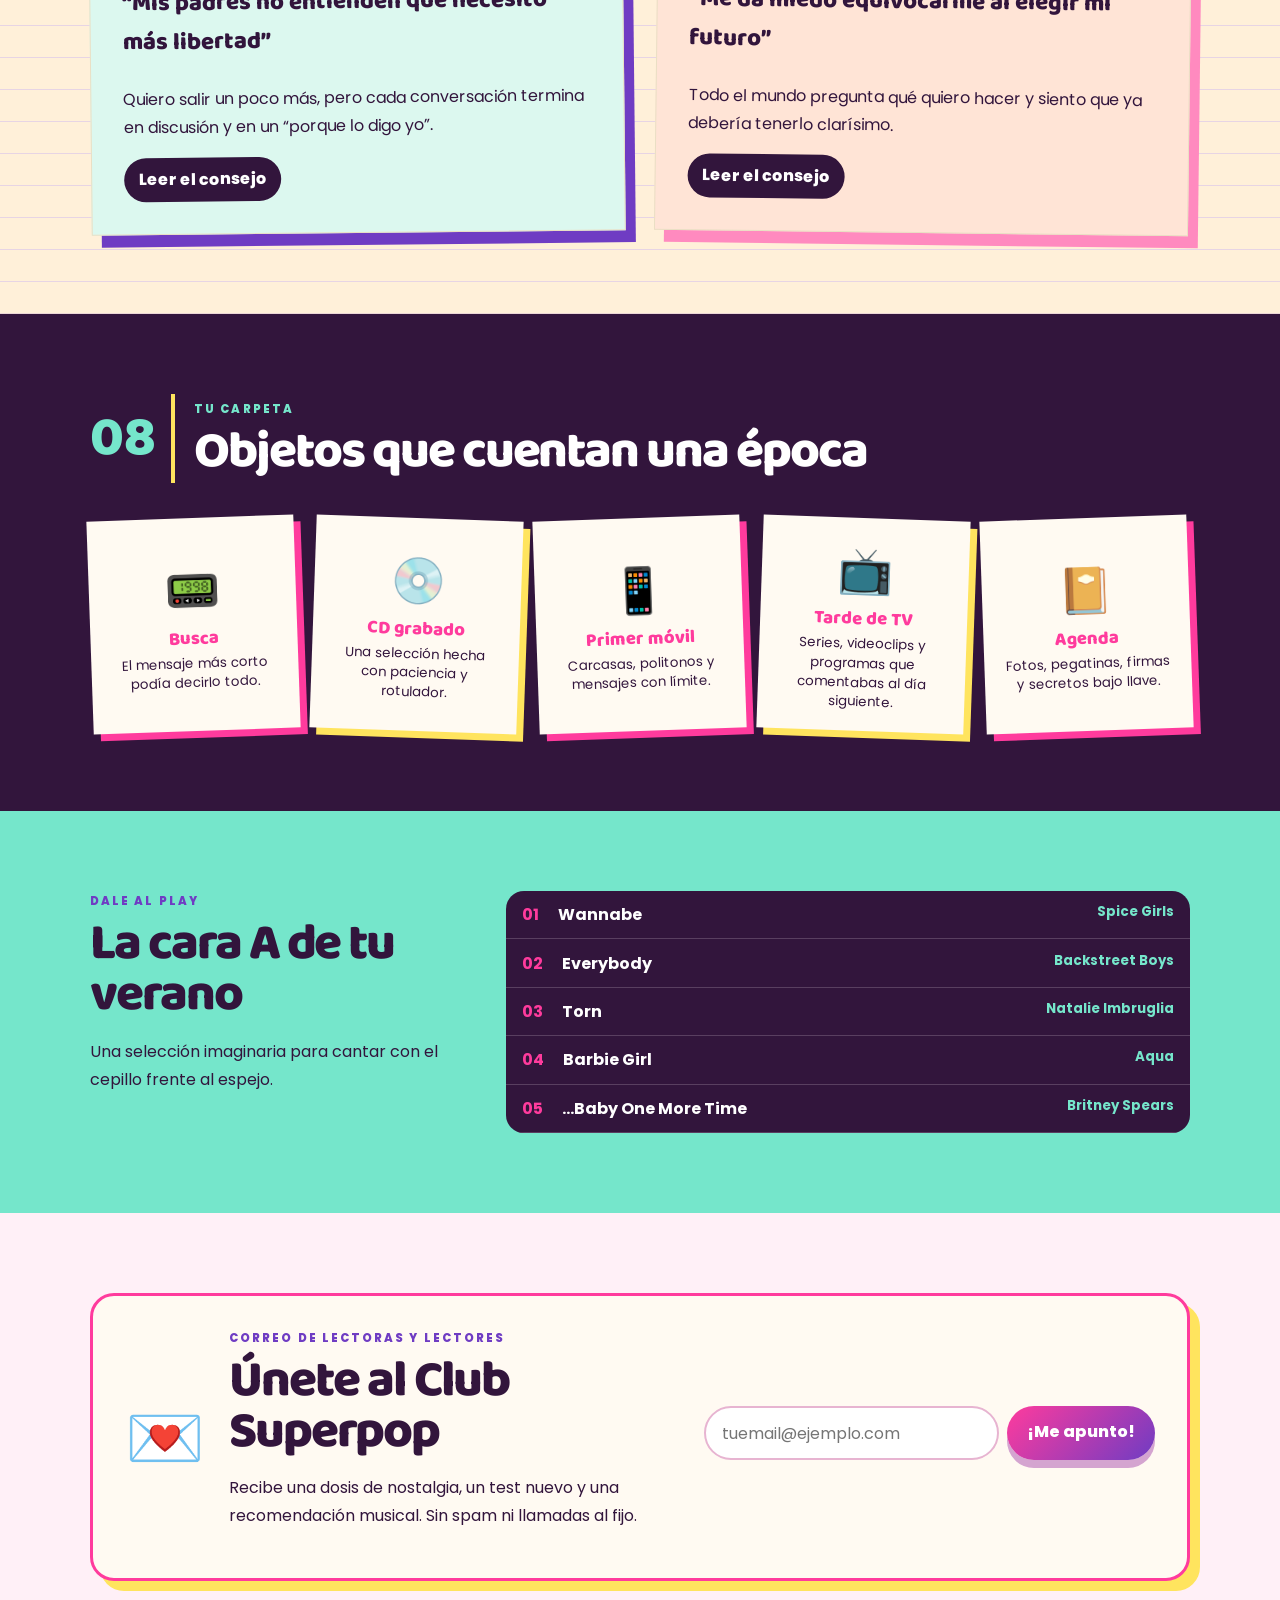
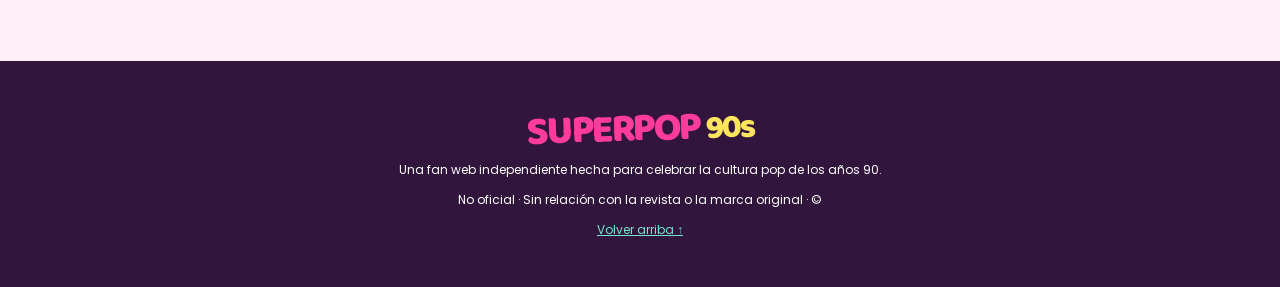
==== commit f3e72bcf: "Mover la pegatina del test para liberar los rostros" ====
--- a/index.html
+++ b/index.html
@@ -13,7 +13,7 @@
   <link rel="preconnect" href="https://fonts.googleapis.com">
   <link rel="preconnect" href="https://fonts.gstatic.com" crossorigin>
   <link href="https://fonts.googleapis.com/css2?family=Baloo+2:wght@600;700;800&family=Poppins:wght@400;500;600;700&display=swap" rel="stylesheet">
-  <link rel="stylesheet" href="style.css?v=20260722-12">
+  <link rel="stylesheet" href="style.css?v=20260722-13">
 </head>
 <body>
   <a class="skip-link" href="#contenido">Saltar al contenido</a>
@@ -168,6 +168,6 @@
   <footer><div class="footer-logo">SUPERPOP <small>90s</small></div><p>Una fan web independiente hecha para celebrar la cultura pop de los años 90.</p><p>No oficial · Sin relación con la revista o la marca original · © <span id="year"></span></p><a href="#inicio">Volver arriba ↑</a></footer>
 
   <dialog id="fact-dialog"><button class="dialog-close" aria-label="Cerrar">×</button><div id="dialog-content"></div></dialog>
-  <script src="script.js?v=20260722-12"></script>
+  <script src="script.js?v=20260722-13"></script>
 </body>
 </html>
--- a/style.css
+++ b/style.css
@@ -80,3 +80,5 @@
 .mock-cover{height:430px;background-color:#080707;background-image:linear-gradient(0deg,rgba(20,3,24,.96) 0,rgba(20,3,24,.28) 48%,transparent 70%),url("bsb-portrait-final.webp");background-position:center,center 34%;background-size:100% 100%,cover;background-repeat:no-repeat}
 .personal-cover{aspect-ratio:4/4.6;background-color:#2b0836;background-image:linear-gradient(0deg,rgba(40,8,47,.98) 0,rgba(40,8,47,.3) 50%,transparent 70%),url("spicegirls-portrait-final.jpg");background-position:center,center 28%;background-size:100% 100%,cover;background-repeat:no-repeat}
 .personal-cover .personal-headline{bottom:3rem}
+.personal-cover .cover-splash{top:43%;right:.65rem;width:82px;height:82px;font-size:.82rem}
+@media(max-width:480px){.personal-cover .cover-splash{top:42%;right:.45rem;width:70px;height:70px;font-size:.68rem}}
